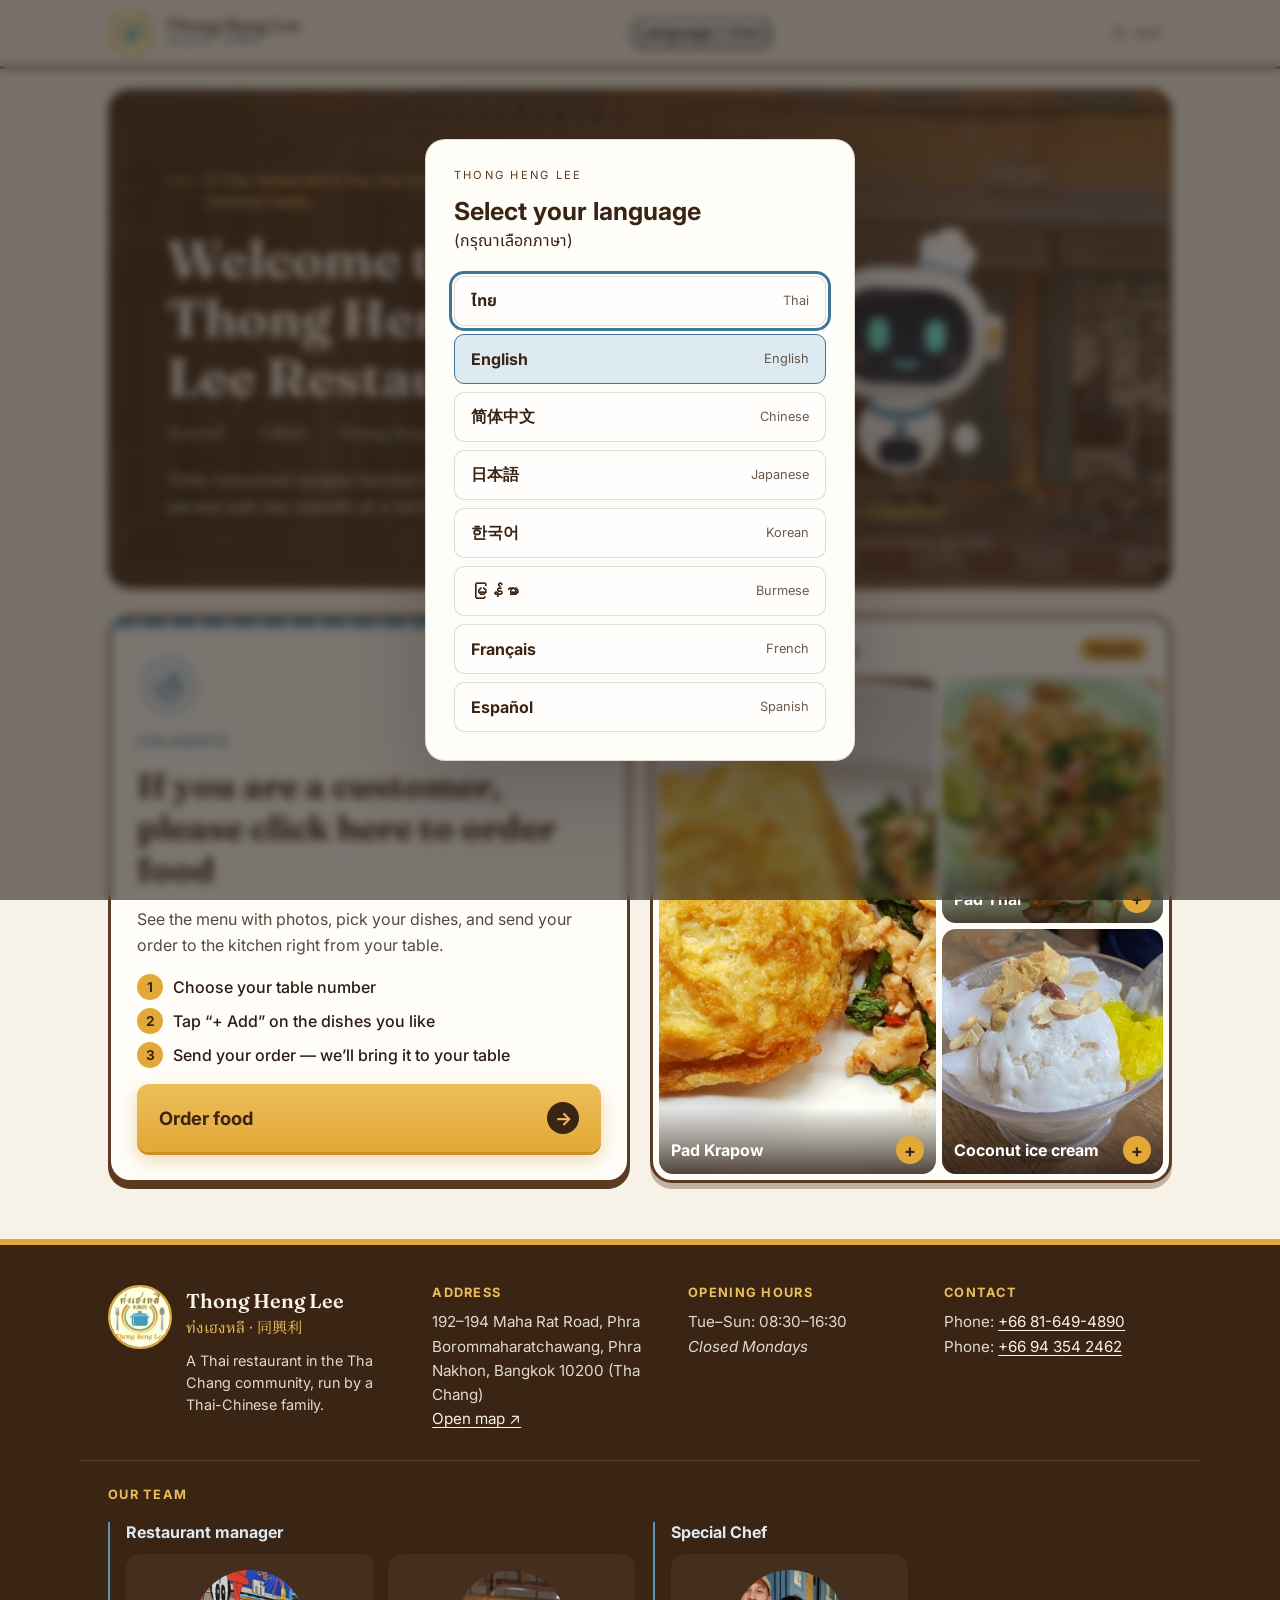
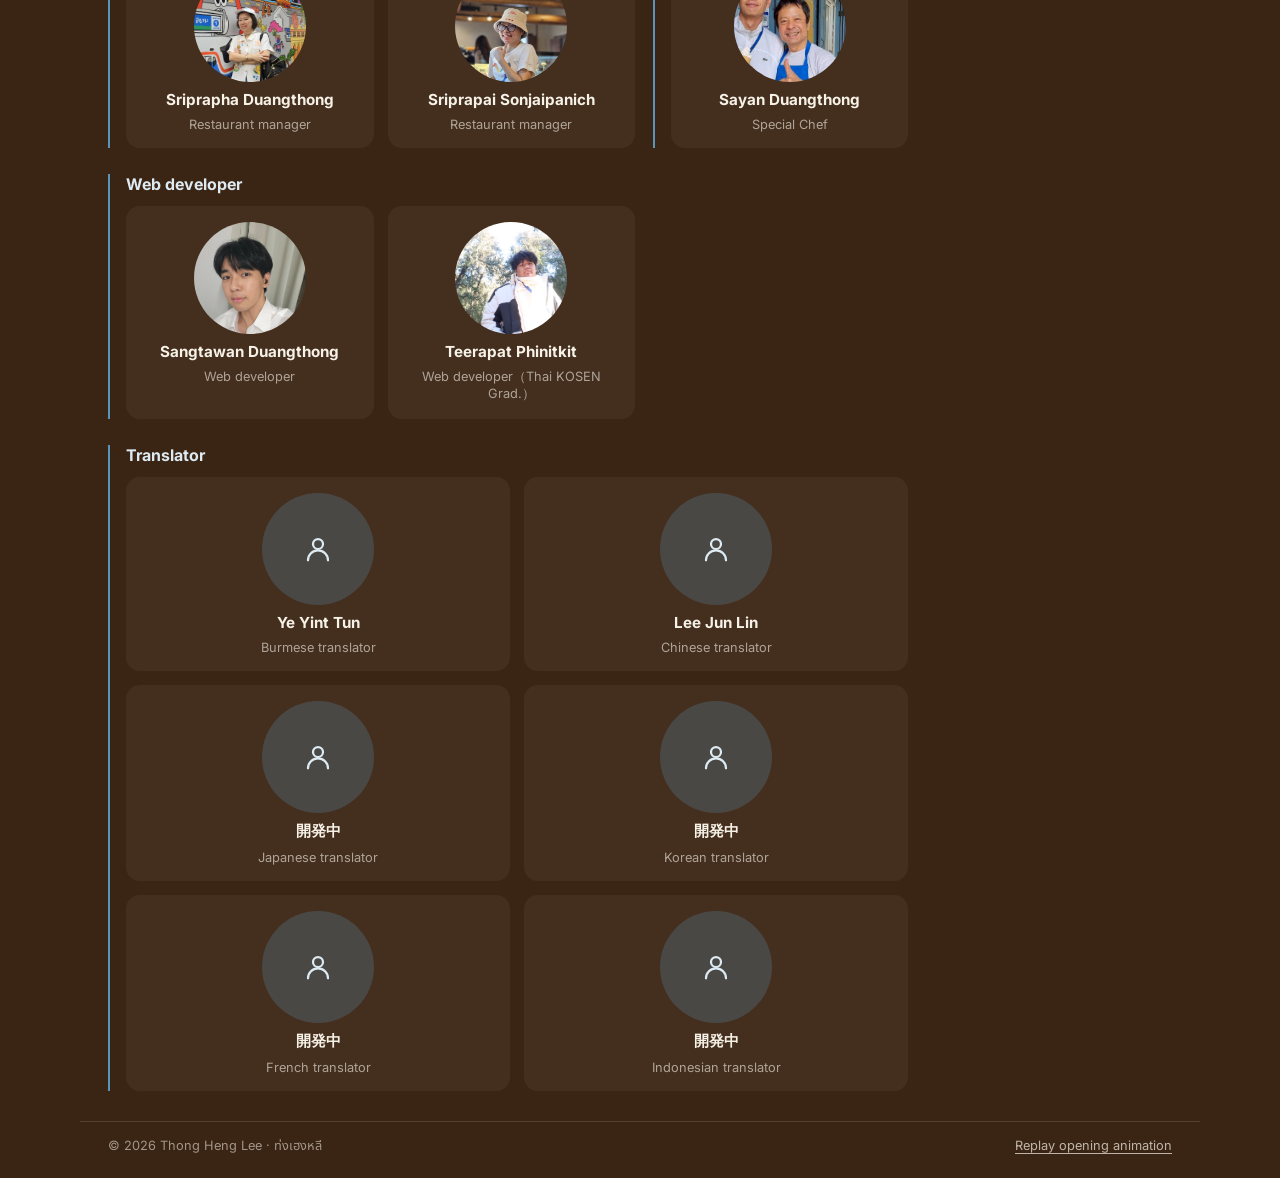
==== index.html @ 6d9bb873 "Reorder language selector: th en zh ja ko my fr es Co-Authored-By: Claude Sonnet 5.5 <noreply@anthro" ====
<!DOCTYPE html>
<html lang="th">
<head>
<meta charset="UTF-8" />
<meta name="viewport" content="width=device-width, initial-scale=1.0" />
<title>Thong Heng Lee Portal</title>
<meta name="description" content="ท่งเฮงหลี · 同興利 · Thong Heng Lee — ร้านอาหารไทยในชุมชนท่าช้าง ดูเมนูและสั่งอาหารได้จากโต๊ะ">
<meta property="og:title" content="Thong Heng Lee (ท่งเฮงหลี)">
<link rel="preconnect" href="https://fonts.googleapis.com">
<link rel="preconnect" href="https://fonts.gstatic.com" crossorigin>
<link href="https://fonts.googleapis.com/css2?family=Fraunces:ital,wght@0,500;0,600;0,700;1,500&family=Inter:wght@400;500;600;700&family=Noto+Sans+Thai:wght@400;500;600;700&family=Noto+Serif+Thai:wght@500;600;700&family=Noto+Sans+TC:wght@400;500;700&family=Noto+Sans+SC:wght@400;500;700&family=Noto+Sans+JP:wght@400;500;700&family=Noto+Sans+Myanmar:wght@400;500;700&family=Noto+Sans+KR:wght@400;500;700&family=Noto+Serif+KR:wght@600;700&family=Noto+Serif+TC:wght@500;700&family=Noto+Serif+SC:wght@500;700&family=Noto+Serif+JP:wght@500;700&display=swap" rel="stylesheet">
<link rel="icon" href="assets/images/logo.jpg">
<link rel="stylesheet" href="assets/css/site.css">
<style>
  /* ================= Opening animation ================= */
  body.intro-lock { overflow: hidden; }
  .intro { position: fixed; inset: 0; z-index: 100; background: #E2A838; overflow: hidden; cursor: pointer; transition: opacity 0.6s ease 0.55s; }
  .intro[hidden] { display: none; }
  .intro .stage {
    position: absolute; left: 50%; top: 50%;
    width: max(100vw, calc(100dvh * 10 / 7)); aspect-ratio: 10 / 7;
    transform: translate(-50%, -50%) scale(1); transform-origin: 50% 66%;
    transition: transform 1.15s cubic-bezier(.55, 0, .35, 1);
  }
  .intro .facade { position: absolute; inset: 0; width: 100%; height: 100%; display: block; }
  /* Sino-Portuguese shophouse folding doors (บานเฟี้ยม): two leaves per side, each a solid 3-D slab.
     The outer leaf hangs on iron pintles in the jamb; the inner leaf hangs on the outer leaf.
     Opening: the inner leaf folds back onto the outer one, then the pair swings out flat against the facade. */
  .intro .stage { --t: calc(max(100vw, 100dvh * 10 / 7) * 0.0065); } /* leaf thickness, scales with the stage */
  .doors { position: absolute; left: 38%; top: 41.43%; width: 24%; height: 50%; perspective: 1100px; }
  .leaf { position: absolute; top: 0; bottom: 0; width: 25%; transform-style: preserve-3d; }
  .leaf > .in, .leaf.in { width: 100%; }
  .doors > .leaf-l { left: 0; transform-origin: 0 50% 0; transition: transform 1.1s cubic-bezier(.55, .05, .3, 1) .5s; }
  .doors > .leaf-r { right: 0; transform-origin: 100% 50% 0; transition: transform 1.1s cubic-bezier(.55, .05, .3, 1) .38s; }
  .leaf-l > .in { left: 100%; transform-origin: 0 50% calc(var(--t) * -1); transition: transform .8s cubic-bezier(.5, 0, .3, 1) .12s; }
  .leaf-r > .in { right: 100%; transform-origin: 100% 50% calc(var(--t) * -1); transition: transform .8s cubic-bezier(.5, 0, .3, 1); }
  .intro.open .doors > .leaf-l { transform: rotateY(-180deg); }
  .intro.open .leaf-l > .in { transform: rotateY(180deg); }
  .intro.open .doors > .leaf-r { transform: rotateY(180deg); }
  .intro.open .leaf-r > .in { transform: rotateY(-180deg); }
  .leaf .face, .leaf .edge { position: absolute; backface-visibility: hidden; -webkit-backface-visibility: hidden; }
  .leaf .face { inset: 0; }
  .leaf .front {
    background: linear-gradient(90deg, rgba(0,0,0,0.10), rgba(255,255,255,0.06) 50%, rgba(0,0,0,0.10)), #5A94B8;
    box-shadow: inset 0 0 0 1.5px #335F7C;
  }
  .leaf-l > .in > .front { transform: translateZ(1px); } /* carries the astragal over the right-hand leaf */
  /* upper louvres */
  .leaf .front::before {
    content: ""; position: absolute; left: 17%; right: 17%; top: 6%; height: 45%;
    background: repeating-linear-gradient(180deg, #6FA6C9 0 2.4%, #3F7699 2.4% 3.4%, #4E86AA 3.4% 4.3%);
    box-shadow: 0 0 0 2px #3F7699, inset 0 3px 3px rgba(0,0,0,0.25);
  }
  /* lower raised (fielded) panel */
  .leaf .front::after {
    content: ""; position: absolute; left: 17%; right: 17%; bottom: 6%; height: 36%;
    background: linear-gradient(#5A94B8, #4E86AA) center / 58% 76% no-repeat, linear-gradient(135deg, #78AECF, #3F7699);
    box-shadow: 0 0 0 2px #3F7699;
  }
  .leaf .back {
    transform: translateZ(calc(var(--t) * -1)) rotateY(180deg);
    background: repeating-linear-gradient(90deg, #4A82A4 0 31%, #3B6F8F 31% 33.3%), #4A82A4;
    box-shadow: inset 0 0 0 1.5px #335F7C;
  }
  /* iron strap hinges on the inside face, on the hinge side */
  .leaf-l .back, .leaf-r .back { --strap: linear-gradient(#2B2F33, #2B2F33); }
  .leaf-l > .back, .leaf-l > .in > .back { background-image: var(--strap), var(--strap), var(--strap), repeating-linear-gradient(90deg, #4A82A4 0 31%, #3B6F8F 31% 33.3%); background-size: 60% 3.5%, 60% 3.5%, 60% 3.5%, auto; background-position: 100% 11%, 100% 50%, 100% 89%, 0 0; background-repeat: no-repeat, no-repeat, no-repeat, repeat; }
  .leaf-r > .back, .leaf-r > .in > .back { background-image: var(--strap), var(--strap), var(--strap), repeating-linear-gradient(90deg, #4A82A4 0 31%, #3B6F8F 31% 33.3%); background-size: 60% 3.5%, 60% 3.5%, 60% 3.5%, auto; background-position: 0 11%, 0 50%, 0 89%, 0 0; background-repeat: no-repeat, no-repeat, no-repeat, repeat; }
  /* the leaf's thickness: side edges, with hinge knuckles banded in iron */
  .leaf .edge {
    top: 0; bottom: 0; width: var(--t);
    background:
      linear-gradient(#2B2F33, #2B2F33) 0 11% / 100% 5% no-repeat,
      linear-gradient(#2B2F33, #2B2F33) 0 50% / 100% 5% no-repeat,
      linear-gradient(#2B2F33, #2B2F33) 0 89% / 100% 5% no-repeat,
      linear-gradient(90deg, #2F5E7B, #3C6F8E);
  }
  .leaf .e0 { right: 100%; transform-origin: 100% 50%; transform: rotateY(-90deg); }
  .leaf .e1 { left: 100%; transform-origin: 0 50%; transform: rotateY(90deg); }
  /* hardware on the street face */
  .leaf .hw { position: absolute; top: 0; bottom: 0; width: 11%;
    background: linear-gradient(#2B2F33, #2B2F33) 0 11% / 100% 6% no-repeat, linear-gradient(#2B2F33, #2B2F33) 0 50% / 100% 6% no-repeat, linear-gradient(#2B2F33, #2B2F33) 0 89% / 100% 6% no-repeat; }
  .leaf-l > .front .hw { left: -4%; }
  .leaf-r > .front .hw { right: -4%; }
  .leaf .ring { position: absolute; top: 53%; width: 13%; aspect-ratio: 1; border: 2px solid #E2C06A; border-radius: 50%; box-shadow: 0 1px 2px rgba(0,0,0,0.45); }
  .leaf-l .ring { right: 9%; }
  .leaf-r .ring { left: 9%; }
  .leaf .astragal { position: absolute; top: 0; bottom: 0; left: 100%; width: 7%; background: #4E86AA; box-shadow: inset 1px 0 rgba(255,255,255,0.3), 1px 0 2px rgba(0,0,0,0.35); }
  /* parked tuk-tuk: the body shivers on its springs while the engine idles, exhaust puffs drift off */
  .intro .tt-body { animation: ttIdle .16s ease-in-out infinite alternate; }
  .intro .puff { opacity: 0; transform-box: fill-box; transform-origin: center; animation: ttPuff 1.5s ease-out infinite; }
  .intro .puff.p2 { animation-delay: .5s; }
  .intro .puff.p3 { animation-delay: 1s; }
  @keyframes ttIdle { to { transform: translateY(-0.8px); } }
  @keyframes ttPuff { 0% { opacity: 0; transform: translate(0, 0) scale(.5); } 20% { opacity: .65; } 100% { opacity: 0; transform: translate(24px, -18px) scale(2.1); } }
  .intro.enter .stage { transform: translate(-50%, -50%) scale(3.4); }
  .intro.enter { opacity: 0; }
  .intro .glow { opacity: 0.35; transition: opacity 1.4s ease 0.4s; }
  .intro.open .glow { opacity: 1; }
  .intro-caption {
    position: absolute; left: 50%; bottom: max(4vh, 18px); transform: translateX(-50%);
    padding: 10px 20px; border-radius: 999px; background: rgba(58,36,20,0.82); color: var(--ivory);
    font-family: var(--font-display); font-size: clamp(1rem, 2.6vw, 1.4rem); white-space: nowrap;
    transition: opacity 0.4s;
  }
  .intro.enter .intro-caption { opacity: 0; }
  .skip { position: absolute; top: 16px; right: 16px; z-index: 2; border: 0; padding: 10px 16px; border-radius: 999px; background: rgba(58,36,20,0.75); color: var(--ivory); font-weight: 600; }
  .skip:hover { background: var(--teak-dark); }

  /* ================= Hero ================= */
  .hero {
    position: relative; margin-top: 20px; color: var(--ivory); overflow: hidden; border-radius: 22px;
    background:
      linear-gradient(100deg, rgba(58,36,20,0.95) 0%, rgba(92,58,33,0.86) 55%, rgba(92,58,33,0.55) 100%),
      url("assets/images/storefront.jpg") center / cover no-repeat,
      var(--teak);
    border: 3px solid var(--teak);
  }
  .hero::before { content: ""; position: absolute; inset: 10px; border: 1px solid rgba(226,168,56,0.6); border-radius: 14px; pointer-events: none; }
  .hero-grid { position: relative; display: grid; gap: 8px; padding: 38px 24px 26px; align-items: center; }
  @media (min-width: 860px) { .hero-grid { grid-template-columns: 1.2fr 1fr; padding: 48px 56px 36px; } }
  .eyebrow { display: flex; align-items: flex-start; gap: 10px; color: var(--ochre-hi); font-size: 0.92rem; font-weight: 500; line-height: 1.5; margin: 0 0 16px; max-width: 520px; }
  .eyebrow::before { content: ""; flex: none; width: 28px; height: 2px; background: var(--ochre); margin-top: 0.7em; }
  h1 { font-family: var(--font-display); font-weight: 700; font-size: clamp(2rem, 5vw, 3.3rem); line-height: 1.12; margin: 0; text-wrap: balance; }
  .trilingual { margin: 16px 0 0; font-size: 1rem; color: rgba(247,242,231,0.75); display: flex; flex-wrap: wrap; gap: 6px 14px; }
  .trilingual span { font-family: 'Noto Serif Thai', 'Noto Serif TC', 'Fraunces', serif; }
  .trilingual span + span::before { content: "·"; margin-right: 14px; color: var(--ochre); }
  .lede { max-width: 520px; margin: 18px 0 0; font-size: 1.05rem; line-height: 1.6; color: rgba(247,242,231,0.9); }

  /* ================= Floating chatbot ================= */
  .stage-bot { position: relative; display: flex; justify-content: center; padding-top: 78px; }
  .bubble {
    position: absolute; top: 0; left: 50%; transform: translateX(-50%);
    max-width: min(300px, 88%); width: max-content; min-height: 46px;
    background: #FFFFFF; color: var(--ink); padding: 12px 18px; font-size: 1rem; font-weight: 500; line-height: 1.4;
    border-radius: 20px; box-shadow: 0 10px 28px rgba(0,0,0,0.32), 0 0 0 2px rgba(226,168,56,0.6); text-align: center; z-index: 2;
  }
  .bubble:empty { visibility: hidden; }
  .bubble::after { content: ""; position: absolute; left: 50%; bottom: -7px; width: 16px; height: 16px; background: #FFFFFF; border-radius: 0 0 4px 0; transform: translateX(-50%) rotate(45deg); }
  .bubble.pop { animation: pop 0.35s cubic-bezier(.3,1.6,.5,1); }
  @keyframes pop { from { transform: translateX(-50%) scale(0.7); opacity: 0; } to { transform: translateX(-50%) scale(1); opacity: 1; } }
  .dots { display: inline-flex; gap: 5px; padding: 6px 4px; }
  .dots i { width: 8px; height: 8px; border-radius: 50%; background: #9AA3B2; animation: dot 0.9s ease-in-out infinite; }
  .dots i:nth-child(2) { animation-delay: 0.15s; } .dots i:nth-child(3) { animation-delay: 0.3s; }
  @keyframes dot { 0%,100% { transform: translateY(0); opacity: 0.5; } 40% { transform: translateY(-5px); opacity: 1; } }

  .mascot { background: none; border: 0; padding: 0; width: min(285px, 64vw); cursor: pointer; -webkit-tap-highlight-color: transparent; }
  .mascot svg { display: block; width: 100%; height: auto; overflow: visible; }
  .mascot svg * { transform-box: view-box; }
  .float    { animation: float 3.6s ease-in-out infinite; }
  .shadow   { transform-origin: 120px 248px; animation: shadow 3.6s ease-in-out infinite; }
  .hand-l   { transform-origin: 64px 186px; animation: handFloat 3.6s ease-in-out 0.25s infinite; }
  .hand-r   { transform-origin: 176px 186px; animation: handFloat 3.6s ease-in-out 0.5s infinite; }
  .eyes     { transform-origin: 120px 100px; animation: blink 5s infinite; }
  .eye-happy, .mouth-open { opacity: 0; }
  .ear-light { animation: earGlow 2.4s ease-in-out infinite; }
  .happy .eye-open { opacity: 0; }
  .happy .eye-happy { opacity: 1; }
  .talking .mouth-open { animation: talk 0.22s steps(1) infinite; }
  .talking .mouth-smile { animation: talk 0.22s steps(1) infinite reverse; }
  .waving .hand-l { animation: waveHand 0.45s ease-in-out 5 alternate; }
  .dish-ic { opacity: 0; animation: dishCycle 9s infinite; }
  .dish-ic.d2 { animation-delay: 3s; } .dish-ic.d3 { animation-delay: 6s; }
  @keyframes float     { 0%,100% { transform: translateY(0); } 50% { transform: translateY(-12px); } }
  @keyframes shadow    { 0%,100% { transform: scale(1); opacity: 1; } 50% { transform: scale(0.78); opacity: 0.6; } }
  @keyframes handFloat { 0%,100% { transform: translateY(0); } 50% { transform: translateY(-7px); } }
  @keyframes waveHand  { from { transform: translate(-6px, -62px) rotate(-22deg); } to { transform: translate(-6px, -62px) rotate(18deg); } }
  @keyframes blink     { 0%,93%,100% { transform: scaleY(1); } 96% { transform: scaleY(0.1); } }
  @keyframes earGlow   { 0%,100% { opacity: 0.55; } 50% { opacity: 1; } }
  @keyframes talk      { 0% { opacity: 1; } 50% { opacity: 0; } }
  @keyframes dishCycle { 0% { opacity: 0; } 4%,30% { opacity: 1; } 34%,100% { opacity: 0; } }
  .hint { text-align: center; font-size: 0.8rem; color: rgba(247,242,231,0.65); margin: 6px 0 0; }

  /* ================= Customer entry + favourites ================= */
  .entry { display: grid; gap: 20px; margin-top: 26px; }
  @media (min-width: 900px) { .entry { grid-template-columns: 1fr 1fr; align-items: stretch; } }

  .cust-card {
    position: relative; display: flex; flex-direction: column; gap: 16px; padding: 30px 26px 28px; text-decoration: none;
    background: var(--paper); border: 3px solid var(--teak); border-radius: 22px; box-shadow: 0 6px 0 var(--teak);
    transition: transform 0.2s, box-shadow 0.2s;
  }
  .cust-card:hover { transform: translateY(-3px); box-shadow: 0 9px 0 var(--teak); }
  .cust-card:active { transform: translateY(3px); box-shadow: 0 3px 0 var(--teak); }
  .cust-card::before { content: ""; position: absolute; left: 0; right: 0; top: 0; height: 10px; border-radius: 19px 19px 0 0; background: repeating-linear-gradient(90deg, var(--sky) 0 26px, var(--ivory) 26px 30px); }
  .cust-icon { width: 64px; height: 64px; border-radius: 50%; display: grid; place-items: center; background: var(--sky-soft); color: var(--sky-deep); margin-top: 6px; }
  .cust-tag { font-size: 0.8rem; font-weight: 700; letter-spacing: 0.08em; text-transform: uppercase; color: var(--sky-deep); }
  .cust-card h2 { margin: 0; font-family: var(--font-display); font-size: clamp(1.6rem, 3.4vw, 2.15rem); line-height: 1.22; color: var(--teak-dark); }
  .cust-card .desc { margin: 0; line-height: 1.6; color: rgba(43,29,20,0.8); }
  .steps { list-style: none; margin: 0; padding: 0; display: grid; gap: 8px; }
  .steps li { display: flex; align-items: center; gap: 10px; font-weight: 500; }
  .steps li b { flex: none; display: grid; place-items: center; width: 26px; height: 26px; border-radius: 50%; background: var(--ochre); color: var(--teak-dark); font-size: 0.85rem; }
  .cust-card .btn-primary { align-self: stretch; margin-top: auto; padding: 18px 22px; font-size: 1.15rem; justify-content: space-between; }
  .cust-card .btn-primary .arrow { display: inline-grid; place-items: center; width: 32px; height: 32px; border-radius: 50%; background: var(--teak-dark); color: var(--ochre-hi); transition: transform 0.2s; }
  .cust-card:hover .btn-primary .arrow { transform: translateX(4px); }

  .fav-card { display: flex; flex-direction: column; background: var(--paper); border: 3px solid var(--teak); border-radius: 22px; overflow: hidden; box-shadow: 0 6px 0 rgba(92,58,33,0.35); }
  .fav-head { display: flex; align-items: center; justify-content: space-between; gap: 10px; padding: 18px 22px 14px; }
  .fav-head h2 { margin: 0; font-family: var(--font-display); font-size: 1.35rem; color: var(--teak-dark); }
  .fav-head span { font-size: 0.8rem; font-weight: 700; color: var(--teak-dark); background: var(--ochre); padding: 4px 10px; border-radius: 999px; }
  .fav-grid { flex: 1; display: grid; grid-template-columns: 1.25fr 1fr; grid-template-rows: 1fr 1fr; gap: 6px; padding: 0 6px 6px; min-height: 320px; }
  .fav { position: relative; display: block; margin: 0; overflow: hidden; border-radius: 14px; background: var(--ivory-2); text-decoration: none; }
  .fav:first-child { grid-row: span 2; }
  .fav img { width: 100%; height: 100%; object-fit: cover; display: block; transition: transform 0.6s cubic-bezier(.2,.7,.2,1); }
  .fav:hover img, .fav:focus-visible img { transform: scale(1.1); }
  /* The next photo fades in on top of the current one (see "House favourites" in the script). */
  .fav img.fav-in { position: absolute; inset: 0; opacity: 0; transition: opacity 0.8s ease; }
  .fav img.fav-in.on { opacity: 1; }
  .fav .cap > span { display: -webkit-box; -webkit-box-orient: vertical; -webkit-line-clamp: 2; overflow: hidden; }
  @media (prefers-reduced-motion: reduce) { .fav img.fav-in { transition: none; } }
  .fav .cap { position: absolute; left: 0; right: 0; bottom: 0; display: flex; justify-content: space-between; align-items: center; gap: 8px; padding: 28px 12px 10px; font-weight: 700; color: #fff; background: linear-gradient(transparent, rgba(43,29,20,0.82)); }
  .fav .cap::after { content: "+"; flex: none; display: grid; place-items: center; width: 28px; height: 28px; border-radius: 50%; background: var(--ochre); color: var(--teak-dark); font-size: 1.1rem; }
  @media (max-width: 899px) { .fav-grid { min-height: 0; aspect-ratio: 5 / 4; } }

  #languageSetup { width: min(430px, calc(100vw - 32px)); max-height: calc(100dvh - 32px); overflow-y:auto; box-sizing:border-box; padding:28px; border:1px solid var(--hairline); border-radius:20px; background:var(--paper); color:var(--teak-dark); box-shadow:0 24px 80px #241b1640; }
  #languageSetup::backdrop { background:#241b1699; backdrop-filter:blur(5px); }
  #languageSetup.fallback { display:block; position:fixed; inset:0; margin:auto; z-index:10000; }
  .language-welcome { font-size:.7rem; letter-spacing:.2em; color:var(--teak); }
  #languageHeading { margin:12px 0 24px; font-size:1.55rem; line-height:1.4; }
  #languageHeading span { display:block; font-size:1rem; font-weight:400; }
  .language-choices { display:flex; flex-direction:column; gap:8px; }
  .language-choices button { display:flex; justify-content:space-between; align-items:center; gap:16px; width:100%; min-height:50px; padding:12px 16px; border:1px solid var(--hairline); border-radius:10px; background:#fff9; color:var(--teak-dark); text-align:left; cursor:pointer; font:inherit; }
  .language-choices button span { font-size:.8rem; opacity:.75; }
  .language-choices button:hover, .language-choices button[aria-pressed="true"] { background:var(--sky-soft); border-color:var(--sky-deep); }
  .language-choices button:focus-visible { outline:3px solid var(--sky-deep); outline-offset:2px; }

</style>
</head>
<body>
<dialog id="languageSetup" aria-labelledby="languageHeading">
  <div class="language-welcome">THONG HENG LEE</div>
  <h2 id="languageHeading">Select your language <span lang="th">(กรุณาเลือกภาษา)</span></h2>
  <div class="language-choices"><button type="button" data-language-choice="th" lang="th"><strong>ไทย</strong><span>Thai</span></button><button type="button" data-language-choice="en" lang="en"><strong>English</strong><span>English</span></button><button type="button" data-language-choice="zh-Hans" lang="zh-Hans"><strong>简体中文</strong><span>Chinese</span></button><button type="button" data-language-choice="ja" lang="ja"><strong>日本語</strong><span>Japanese</span></button><button type="button" data-language-choice="ko" lang="ko"><strong>한국어</strong><span>Korean</span></button><button type="button" data-language-choice="my" lang="my"><strong>မြန်မာ</strong><span>Burmese</span></button><button type="button" data-language-choice="fr" lang="fr"><strong>Français</strong><span>French</span></button><button type="button" data-language-choice="es" lang="es"><strong>Español</strong><span>Spanish</span></button></div>
</dialog>


<!-- ================= Opening animation ================= -->
<div class="intro" id="intro" hidden>
  <div class="stage">
    <svg class="facade" viewBox="0 0 1000 700" aria-hidden="true">
      <defs>
        <pattern id="rust" width="1000" height="28" patternUnits="userSpaceOnUse"><path d="M0 27.5 H1000" stroke="#D29A30" stroke-width="1.5" opacity="0.55"/></pattern>
        <!-- turned balusters, as on the balcony in the photos -->
        <pattern id="bal" width="24" height="52" patternUnits="userSpaceOnUse" y="72">
          <path d="M8 0 H16 V4 Q20 8 17 14 Q13 20 15 28 Q21 36 18 44 Q16 48 17 52 H7 Q8 48 6 44 Q3 36 9 28 Q11 20 7 14 Q4 8 8 4 Z" fill="#F6EFE0"/>
          <path d="M16 4 Q20 8 17 14 Q13 20 15 28 Q21 36 18 44 Q16 48 17 52 H14 Q15 44 16 36 Q12 28 14 20 Q17 12 15 4 Z" fill="#D8CCB4"/>
        </pattern>
        <pattern id="louvre" width="10" height="9" patternUnits="userSpaceOnUse"><rect width="10" height="9" fill="#5A94B8"/><rect y="6" width="10" height="2" fill="#3F7699"/></pattern>
        <pattern id="curbp" width="60" height="10" patternUnits="userSpaceOnUse"><rect width="30" height="10" fill="#B5463C"/><rect x="30" width="30" height="10" fill="#F4EFE6"/></pattern>
        <pattern id="tiles" width="40" height="20" patternUnits="userSpaceOnUse" y="650"><rect width="40" height="20" fill="#CFC4B2"/><path d="M0 19.5 H40 M39.5 0 V20" stroke="#BCAF99" stroke-width="1"/></pattern>
        <pattern id="dentil" width="12" height="8" patternUnits="userSpaceOnUse" y="148"><rect width="7" height="8" fill="#F6EFE0"/></pattern>
        <!-- round stucco columns: shading across the shaft, white bands every course -->
        <linearGradient id="colShaft"><stop offset="0" stop-color="#C08722"/><stop offset="0.3" stop-color="#EFC360"/><stop offset="0.45" stop-color="#F6D27C"/><stop offset="0.75" stop-color="#E2A838"/><stop offset="1" stop-color="#B07A1C"/></linearGradient>
        <linearGradient id="bandShade"><stop offset="0" stop-color="#D8CCB4"/><stop offset="0.4" stop-color="#FFFBF1"/><stop offset="1" stop-color="#C9BCA2"/></linearGradient>
        <pattern id="rings" width="52" height="24" patternUnits="userSpaceOnUse" y="182"><rect y="20" width="52" height="3" fill="url(#bandShade)"/><rect y="19" width="52" height="1" fill="#A06E18" opacity="0.35"/></pattern>
        <pattern id="corrugated" width="9" height="40" patternUnits="userSpaceOnUse"><rect width="9" height="40" fill="#B9C2C6"/><rect width="3" height="40" fill="#DDE3E5"/><rect x="6" width="3" height="40" fill="#97A1A6"/></pattern>
        <clipPath id="transom"><path d="M380 290 V266 Q500 226 620 266 V290 Z"/></clipPath>
        <g id="column">
          <rect x="-8" y="158" width="68" height="11" fill="#F6EFE0"/>
          <path d="M-4 169 H56 L50 182 H2 Z" fill="#E9DEC6"/>
          <rect x="0" y="182" width="52" height="432" fill="url(#colShaft)"/>
          <rect x="0" y="182" width="52" height="432" fill="url(#rings)" opacity="0.9"/>
          <rect x="-3" y="184" width="58" height="6" fill="url(#bandShade)"/>
          <rect x="-4" y="608" width="60" height="9" rx="4.5" fill="url(#bandShade)"/>
          <rect x="-9" y="617" width="70" height="33" fill="#F6EFE0"/><rect x="-9" y="617" width="70" height="4" fill="#D8CCB4"/>
        </g>
        <!-- tuk-tuk paint, glass and roof fringe -->
        <linearGradient id="ttRed" x2="0" y2="1"><stop offset="0" stop-color="#E8574A"/><stop offset="0.55" stop-color="#C8382F"/><stop offset="1" stop-color="#8F221B"/></linearGradient>
        <linearGradient id="ttGlass" x2="1" y2="1"><stop offset="0" stop-color="#E4F5FC" stop-opacity="0.9"/><stop offset="1" stop-color="#8FC6DE" stop-opacity="0.75"/></linearGradient>
        <radialGradient id="ttWheel"><stop offset="0.55" stop-color="#E9ECEF"/><stop offset="1" stop-color="#9AA1A8"/></radialGradient>
        <pattern id="fringe" width="12" height="9" patternUnits="userSpaceOnUse"><rect width="12" height="3" fill="#F2C14E"/><path d="M0 3 Q3 10 6 3 Z" fill="#F6EFE0"/><path d="M6 3 Q9 10 12 3 Z" fill="#2F6E9C"/></pattern>
        <radialGradient id="warm" cx="0.5" cy="0.45" r="0.6"><stop offset="0" stop-color="#FFE7B0" stop-opacity="0.85"/><stop offset="1" stop-color="#FFE7B0" stop-opacity="0"/></radialGradient>
        <linearGradient id="revealL"><stop offset="0" stop-color="#3A2414" stop-opacity="0.45"/><stop offset="1" stop-color="#3A2414" stop-opacity="0"/></linearGradient>
        <linearGradient id="revealR" x1="1" x2="0"><stop offset="0" stop-color="#3A2414" stop-opacity="0.45"/><stop offset="1" stop-color="#3A2414" stop-opacity="0"/></linearGradient>
        <linearGradient id="revealT" x2="0" y2="1"><stop offset="0" stop-color="#3A2414" stop-opacity="0.5"/><stop offset="1" stop-color="#3A2414" stop-opacity="0"/></linearGradient>
        <clipPath id="doorway"><rect x="380" y="290" width="240" height="350"/></clipPath>
      </defs>

      <!-- wall -->
      <rect width="1000" height="700" fill="#E2A838"/>
      <rect width="1000" height="650" fill="url(#rust)"/>

      <!-- upper floor: louvred blue shutters behind the balcony -->
      <g>
        <rect x="150" y="-6" width="120" height="132" fill="#F6EFE0"/><rect x="160" y="4" width="48" height="122" fill="url(#louvre)"/><rect x="212" y="4" width="48" height="122" fill="url(#louvre)"/>
        <rect x="440" y="-6" width="120" height="132" fill="#F6EFE0"/><rect x="450" y="4" width="48" height="122" fill="url(#louvre)"/><rect x="502" y="4" width="48" height="122" fill="url(#louvre)"/>
        <rect x="730" y="-6" width="120" height="132" fill="#F6EFE0"/><rect x="740" y="4" width="48" height="122" fill="url(#louvre)"/><rect x="792" y="4" width="48" height="122" fill="url(#louvre)"/>
      </g>
      <!-- balcony: rail, turned balusters, pedestals over the columns -->
      <rect x="0" y="62" width="1000" height="10" fill="#F6EFE0"/><rect x="0" y="70" width="1000" height="2" fill="#D8CCB4"/>
      <rect x="0" y="72" width="1000" height="52" fill="url(#bal)"/>
      <rect x="0" y="124" width="1000" height="9" fill="#F6EFE0"/>
      <g fill="#F6EFE0">
        <rect x="24" y="56" width="72" height="77"/><rect x="290" y="56" width="72" height="77"/><rect x="638" y="56" width="72" height="77"/><rect x="904" y="56" width="72" height="77"/>
      </g>
      <g fill="#D8CCB4">
        <rect x="24" y="56" width="72" height="5"/><rect x="290" y="56" width="72" height="5"/><rect x="638" y="56" width="72" height="5"/><rect x="904" y="56" width="72" height="5"/>
      </g>
      <!-- cornice with dentils and its shadow -->
      <rect x="0" y="133" width="1000" height="15" fill="#F6EFE0"/>
      <rect x="0" y="146" width="1000" height="2" fill="#D8CCB4"/>
      <rect x="0" y="148" width="1000" height="8" fill="url(#dentil)"/>
      <rect x="0" y="156" width="1000" height="6" fill="#A06E18" opacity="0.25"/>

      <!-- overhead power lines, as on every Bangkok street -->
      <g fill="none" stroke="#25292D" stroke-linecap="round">
        <path d="M-10 18 Q260 64 520 40 T1010 26" stroke-width="2.2"/>
        <path d="M-10 30 Q300 82 600 52 T1010 44" stroke-width="1.6"/>
        <path d="M-10 8 Q420 58 1010 14" stroke-width="1.3"/>
      </g>

      <!-- left bay: arched window with closed blue shutters -->
      <g>
        <path d="M130 300 A70 60 0 0 1 270 300 V570 H130 Z" fill="#F6EFE0"/>
        <path d="M142 300 A58 48 0 0 1 258 300 Z" fill="#5A94B8"/><path d="M200 252 V300 M170 262 L200 300 M230 262 L200 300" stroke="#F6EFE0" stroke-width="3"/>
        <rect x="142" y="304" width="56" height="256" fill="url(#louvre)"/><rect x="202" y="304" width="56" height="256" fill="url(#louvre)"/>
        <rect x="124" y="570" width="152" height="8" fill="#F6EFE0"/><rect x="124" y="576" width="152" height="3" fill="#D8CCB4"/>
      </g>

      <!-- right bay: corrugated awning over closed folding doors -->
      <g>
        <rect x="716" y="290" width="182" height="360" fill="#F6EFE0"/>
        <rect x="726" y="300" width="162" height="340" fill="#3F7699"/>
        <g fill="url(#louvre)">
          <rect x="730" y="306" width="35" height="160"/><rect x="770" y="306" width="35" height="160"/><rect x="810" y="306" width="35" height="160"/><rect x="850" y="306" width="35" height="160"/>
        </g>
        <g fill="#4E86AA" stroke="#6FA6C9" stroke-width="2">
          <rect x="732" y="478" width="31" height="150"/><rect x="772" y="478" width="31" height="150"/><rect x="812" y="478" width="31" height="150"/><rect x="852" y="478" width="31" height="150"/>
        </g>
        <path d="M767.5 300 V640 M807.5 300 V640 M847.5 300 V640" stroke="#335F7C" stroke-width="2"/>
        <path d="M706 238 H908 L902 280 H712 Z" fill="url(#corrugated)"/>
        <rect x="710" y="276" width="194" height="7" fill="#7E888D"/>
        <path d="M712 283 H902 L898 290 H716 Z" fill="#000" opacity="0.18"/>
        <path d="M712 238 L726 300 M902 238 L888 300" stroke="#5B6367" stroke-width="2.5"/>
      </g>

      <!-- round banded columns -->
      <use href="#column" x="34"/><use href="#column" x="300"/><use href="#column" x="648"/><use href="#column" x="914"/>

      <!-- sign board, hung from the cornice -->
      <path d="M424 160 V178 M576 160 V178" stroke="#3F4549" stroke-width="2.5"/>
      <rect x="400" y="176" width="200" height="56" rx="2" fill="#2F6E9C"/>
      <rect x="404" y="180" width="192" height="48" fill="#FBFAF4"/>
      <text x="500" y="204" text-anchor="middle" font-size="22" font-weight="700" fill="#3A2C26" font-family="Noto Serif Thai, serif">ท่งเฮงหลี</text>
      <text x="500" y="216" text-anchor="middle" font-size="10" font-weight="700" fill="#3A2C26" font-family="Noto Serif TC, serif" data-name-zh-svg>同興利</text>
      <rect x="424" y="219" width="108" height="10" rx="1" fill="#E9B43C"/>
      <text x="478" y="226.4" text-anchor="middle" font-size="6.4" font-weight="600" fill="#FFFFFF" font-family="Inter, sans-serif">Thong Heng Lee Restaurant</text>
      <text x="564" y="226.6" text-anchor="middle" font-size="7" font-weight="600" fill="#3A2C26" font-family="Inter, sans-serif">Est. 1909</text>
      <!-- small white dome lamps either side of the sign -->
      <g>
        <path d="M368 214 H384" stroke="#8E8E8E" stroke-width="2"/><path d="M372 214 A9 8 0 0 1 390 214 Z" fill="#F4F2EC"/><ellipse cx="381" cy="214" rx="7" ry="2" fill="#FFF3C4"/>
        <path d="M616 214 H632" stroke="#8E8E8E" stroke-width="2"/><path d="M610 214 A9 8 0 0 1 628 214 Z" fill="#F4F2EC"/><ellipse cx="619" cy="214" rx="7" ry="2" fill="#FFF3C4"/>
      </g>

      <!-- door frame and arched, slatted transom -->
      <rect x="366" y="236" width="268" height="414" fill="#F6EFE0"/>
      <path d="M372 270 Q500 222 628 270" stroke="#D8CCB4" stroke-width="3" fill="none"/>
      <path d="M380 290 V266 Q500 226 620 266 V290 Z" fill="#3F7699"/>
      <g clip-path="url(#transom)" stroke="#6FA6C9" stroke-width="5">
        <path d="M392 240 V290 M404 240 V290 M416 240 V290 M428 240 V290 M440 240 V290 M452 240 V290 M464 240 V290 M476 240 V290 M488 240 V290 M512 240 V290 M524 240 V290 M536 240 V290 M548 240 V290 M560 240 V290 M572 240 V290 M584 240 V290 M596 240 V290 M608 240 V290"/>
      </g>
      <path d="M380 266 Q500 226 620 266" stroke="#4E86AA" stroke-width="4" fill="none"/>
      <rect x="378" y="284" width="244" height="6" fill="#335F7C"/>
      <!-- octagonal charm and the house number ๑๙๔ -->
      <polygon points="496,244 504,244 509,249 509,257 504,262 496,262 491,257 491,249" fill="#C8423A" stroke="#E2C06A" stroke-width="1.5"/>
      <rect x="489" y="268" width="22" height="11" rx="2" fill="#2F6E9C"/>
      <text x="500" y="276.6" text-anchor="middle" font-size="8" font-weight="700" fill="#FFFFFF" font-family="Noto Sans Thai, sans-serif">๑๙๔</text>
      <!-- iron hinge pintles set into the jambs -->
      <g fill="#2B2F33">
        <rect x="373" y="321" width="8" height="22" rx="2"/><rect x="373" y="454" width="8" height="22" rx="2"/><rect x="373" y="587" width="8" height="22" rx="2"/>
        <rect x="619" y="321" width="8" height="22" rx="2"/><rect x="619" y="454" width="8" height="22" rx="2"/><rect x="619" y="587" width="8" height="22" rx="2"/>
      </g>

      <!-- interior seen through the doorway -->
      <g clip-path="url(#doorway)">
        <rect x="380" y="290" width="240" height="350" fill="#F7F0E2"/>
        <polygon points="380,290 620,290 560,332 440,332" fill="#EFE6D4"/>
        <path d="M410 290 L452 332 M470 290 L482 332 M530 290 L518 332 M590 290 L548 332" stroke="#D9CBB0" stroke-width="3"/>
        <polygon points="380,290 440,332 440,520 380,640" fill="#EDE3CF"/>
        <polygon points="620,290 560,332 560,520 620,640" fill="#EDE3CF"/>
        <polygon points="440,520 560,520 620,640 380,640" fill="#B98566"/>
        <path d="M470 520 L430 640 M500 520 L500 640 M530 520 L570 640 M425 560 H575 M405 600 H595" stroke="#9E6E52" stroke-width="2"/>
        <!-- back wall: teal door, clock, frames -->
        <rect x="485" y="420" width="32" height="100" fill="#4F8E9E"/>
        <circle cx="535" cy="362" r="10" fill="#F5A623" stroke="#FFFFFF" stroke-width="2"/>
        <rect x="452" y="350" width="26" height="20" fill="#FFFFFF" stroke="#5C3A21" stroke-width="3"/>
        <rect x="455" y="385" width="18" height="14" fill="#FFFFFF" stroke="#5C3A21" stroke-width="2"/>
        <!-- ceiling fan + lamp -->
        <path d="M500 290 V316" stroke="#5C5C5C" stroke-width="2"/>
        <ellipse cx="500" cy="318" rx="22" ry="3" fill="#6B6B6B"/>
        <path d="M455 290 V350" stroke="#5C3A21" stroke-width="1.5"/><path d="M447 350 H463 L459 358 H451 Z" fill="#E2A838"/>
        <!-- teak train-style benches, left side -->
        <polygon points="384,452 412,470 412,640 384,640" fill="#5C3A21"/><polygon points="384,452 412,470 412,478 384,462" fill="#7A5234"/>
        <polygon points="412,560 432,548 432,556 412,570" fill="#F2E8D5"/>
        <polygon points="418,470 432,480 432,590 418,605" fill="#5C3A21"/><polygon points="418,470 432,480 432,486 418,477" fill="#7A5234"/>
        <polygon points="432,532 440,528 440,532 432,537" fill="#F2E8D5"/>
        <polygon points="436,482 442,487 442,548 436,556" fill="#5C3A21"/>
        <!-- right side -->
        <polygon points="616,452 588,470 588,640 616,640" fill="#5C3A21"/><polygon points="616,452 588,470 588,478 616,462" fill="#7A5234"/>
        <polygon points="588,560 568,548 568,556 588,570" fill="#F2E8D5"/>
        <polygon points="582,470 568,480 568,590 582,605" fill="#5C3A21"/><polygon points="582,470 568,480 568,486 582,477" fill="#7A5234"/>
        <polygon points="568,532 560,528 560,532 568,537" fill="#F2E8D5"/>
        <polygon points="564,482 558,487 558,548 564,556" fill="#5C3A21"/>
        <rect class="glow" x="380" y="290" width="240" height="350" fill="url(#warm)"/>
        <!-- depth of the door reveal (wall thickness) -->
        <rect x="380" y="290" width="14" height="350" fill="url(#revealL)"/>
        <rect x="606" y="290" width="14" height="350" fill="url(#revealR)"/>
        <rect x="380" y="290" width="240" height="10" fill="url(#revealT)"/>
        <!-- paper flags over the door -->
        <path d="M380 300 Q500 316 620 300" stroke="#8D6E63" stroke-width="1" fill="none"/>
        <g fill="#C8423A">
          <path d="M392 302 h14 l-7 12 Z"/><path d="M416 305 h14 l-7 12 Z"/><path d="M440 307 h14 l-7 12 Z"/><path d="M464 308 h14 l-7 12 Z"/>
          <path d="M488 309 h14 l-7 12 Z"/><path d="M512 309 h14 l-7 12 Z"/><path d="M536 308 h14 l-7 12 Z"/><path d="M560 306 h14 l-7 12 Z"/><path d="M584 304 h14 l-7 12 Z"/>
        </g>
      </g>

      <!-- step, pavement, curb -->
      <rect x="356" y="640" width="288" height="12" fill="#D9CFC0"/>
      <rect y="650" width="1000" height="40" fill="url(#tiles)"/>
      <rect y="650" width="1000" height="4" fill="#A06E18" opacity="0.15"/>
      <rect y="690" width="1000" height="10" fill="url(#curbp)"/>

      <!-- green twin-lantern street lamp + potted plant -->
      <g>
        <rect x="104" y="640" width="16" height="50" rx="3" fill="#24563F"/>
        <rect x="108" y="330" width="8" height="312" fill="#2E6B4F"/><rect x="112" y="330" width="3" height="312" fill="#4C8D6C" opacity="0.6"/>
        <path d="M112 360 Q112 334 86 336 M112 360 Q112 334 138 336" stroke="#2E6B4F" stroke-width="4" fill="none"/>
        <path d="M112 330 L106 318 H118 Z" fill="#2E6B4F"/>
        <g>
          <path d="M76 336 H96 L93 344 H79 Z" fill="#2E6B4F"/><rect x="79" y="344" width="14" height="22" fill="#FFF3C4" opacity="0.9"/><path d="M79 344 V366 M93 344 V366 M86 344 V366" stroke="#2E6B4F" stroke-width="2"/><path d="M77 366 H95 L90 374 H82 Z" fill="#2E6B4F"/>
          <path d="M128 336 H148 L145 344 H131 Z" fill="#2E6B4F"/><rect x="131" y="344" width="14" height="22" fill="#FFF3C4" opacity="0.9"/><path d="M131 344 V366 M145 344 V366 M138 344 V366" stroke="#2E6B4F" stroke-width="2"/><path d="M129 366 H147 L142 374 H134 Z" fill="#2E6B4F"/>
        </g>
      </g>
      <path d="M186 650 L192 616 H226 L232 650 Z" fill="#B46A45"/>
      <g fill="#4E8B4B"><circle cx="200" cy="604" r="13"/><circle cx="218" cy="600" r="14"/><circle cx="209" cy="588" r="12"/></g>

      <!-- a red Bangkok tuk-tuk parked at the curb, engine ticking over -->
      <g class="tuktuk" transform="translate(700 688)">
        <ellipse cx="142" cy="0" rx="150" ry="6" fill="#3A2414" opacity="0.28"/>
        <g class="tt-body">
          <!-- passenger tub, wheel arch, driver's sill -->
          <path d="M128 -40 H252 Q272 -40 274 -58 L276 -92 Q276 -112 258 -112 H134 Q126 -112 126 -104 Z" fill="url(#ttRed)"/>
          <path d="M178 -40 A36 36 0 0 1 250 -40 Z" fill="#3A1310"/>
          <path d="M66 -32 H130 V-52 H74 Q64 -46 66 -32 Z" fill="url(#ttRed)"/>
          <rect x="74" y="-56" width="56" height="5" fill="#2B2F33"/>
          <!-- nose and headlamp -->
          <path d="M12 -46 Q-2 -80 26 -104 L44 -118 H62 L76 -62 Q76 -48 62 -44 Z" fill="url(#ttRed)"/>
          <path d="M12 -48 Q4 -62 7 -76" stroke="#E3E7EA" stroke-width="3.5" fill="none" stroke-linecap="round"/>
          <path d="M22 -96 Q14 -84 16 -60" stroke="#FFFFFF" stroke-width="2.5" opacity="0.35" fill="none" stroke-linecap="round"/>
          <circle cx="20" cy="-82" r="9" fill="#FFF6D6" stroke="#E3E7EA" stroke-width="3"/><circle cx="17" cy="-85" r="2.5" fill="#FFFFFF"/>
          <rect x="24" y="-64" width="8" height="5" rx="1.5" fill="#FFB347"/>
          <!-- seats -->
          <rect x="88" y="-82" width="40" height="11" rx="5" fill="#2A1C14"/><rect x="104" y="-71" width="8" height="18" fill="#3A3A3A"/>
          <rect x="150" y="-119" width="102" height="9" rx="4" fill="#F3E6CC"/>
          <rect x="238" y="-152" width="22" height="44" rx="6" fill="#F3E6CC"/>
          <path d="M242 -140 H256 M242 -128 H256 M242 -116 H256" stroke="#D9C7A2" stroke-width="1.5"/>
          <!-- trim: chrome rail, gold pinstripes, gloss, emblem, tail lamp -->
          <path d="M130 -112 H258 Q276 -111 276 -92" stroke="#E3E7EA" stroke-width="3" fill="none"/>
          <path d="M132 -96 H272" stroke="#F2C14E" stroke-width="2"/><path d="M130 -60 H272" stroke="#F2C14E" stroke-width="1.5"/>
          <path d="M140 -104 Q200 -108 264 -103" stroke="#FFFFFF" stroke-width="3" opacity="0.35" fill="none" stroke-linecap="round"/>
          <circle cx="198" cy="-78" r="10" fill="#F2C14E" stroke="#FFF3C4" stroke-width="1.5"/>
          <text x="198" y="-74.5" text-anchor="middle" font-size="10" font-weight="700" fill="#8F221B" font-family="Noto Serif TC, serif">興</text>
          <rect x="272" y="-80" width="6" height="13" rx="2" fill="#FF6A3D"/>
          <!-- windscreen, handlebar, mirror, roof pillars -->
          <path d="M44 -116 L58 -166 H68 L57 -116 Z" fill="url(#ttGlass)" stroke="#E3E7EA" stroke-width="2"/>
          <path d="M60 -106 L84 -101" stroke="#2B2F33" stroke-width="4" stroke-linecap="round"/><path d="M80 -102 L88 -100" stroke="#111" stroke-width="5" stroke-linecap="round"/>
          <path d="M57 -150 L42 -156" stroke="#E3E7EA" stroke-width="2"/><circle cx="40" cy="-157" r="4.5" fill="#E3E7EA" stroke="#9AA1A8"/>
          <path d="M136 -112 V-166 M266 -104 V-166" stroke="#E3E7EA" stroke-width="3.5"/>
          <path d="M262 -166 H281 Q284 -136 276 -110 H260 Z" fill="url(#ttRed)"/>
          <path d="M279 -164 Q282 -138 275 -112" stroke="#F2C14E" stroke-width="1.5" fill="none"/>
          <path d="M142 -152 Q149 -132 142 -114" stroke="#E3E7EA" stroke-width="2.5" fill="none" stroke-linecap="round"/>
          <rect x="128" y="-42" width="46" height="4" rx="1" fill="#C9CDD2"/>
          <!-- roof canopy with fringe, rolled side curtain, TAXI sign -->
          <rect x="140" y="-160" width="122" height="6" rx="3" fill="#E8DCC2"/>
          <path d="M44 -166 Q34 -167 37 -177 Q42 -190 62 -190 H262 Q280 -190 280 -176 V-166 Z" fill="url(#ttRed)"/>
          <path d="M64 -186 H262" stroke="#FFFFFF" stroke-width="2.5" opacity="0.3" stroke-linecap="round"/>
          <rect x="40" y="-166" width="240" height="9" fill="url(#fringe)"/>
          <rect x="152" y="-192" width="12" height="3" fill="#2B2F33"/>
          <rect x="132" y="-206" width="52" height="15" rx="3" fill="#F5C518" stroke="#2B2F33" stroke-width="1.2"/>
          <text x="158" y="-194.6" text-anchor="middle" font-size="10.5" font-weight="800" fill="#2B2F33" font-family="Inter, sans-serif" letter-spacing="1">TAXI</text>
        </g>
        <!-- wheels -->
        <g>
          <circle cx="44" cy="-20" r="20" fill="#1C1C1C"/><circle cx="44" cy="-20" r="12" fill="url(#ttWheel)"/><circle cx="44" cy="-20" r="4.5" fill="#6E767E"/>
          <circle cx="214" cy="-23" r="23" fill="#1C1C1C"/><circle cx="214" cy="-23" r="14" fill="url(#ttWheel)"/><circle cx="214" cy="-23" r="5" fill="#6E767E"/>
          <path d="M44 -20 L50 -50" stroke="#C9CDD2" stroke-width="4" stroke-linecap="round"/>
        </g>
        <g class="tt-body">
          <!-- mudguards and exhaust -->
          <path d="M18 -24 Q20 -50 44 -50 Q68 -50 70 -24 H64 Q62 -43 44 -43 Q26 -43 24 -24 Z" fill="#A82820"/>
          <path d="M174 -40 A40 40 0 0 1 254 -40 H247 A33 33 0 0 0 181 -40 Z" fill="#A82820"/>
          <rect x="246" y="-31" width="36" height="6" rx="3" fill="#8A9097"/><rect x="278" y="-32" width="6" height="8" rx="2" fill="#5E656C"/>
          <circle class="puff p1" cx="290" cy="-29" r="6" fill="#E9E6E0"/>
          <circle class="puff p2" cx="290" cy="-29" r="6" fill="#E9E6E0"/>
          <circle class="puff p3" cx="290" cy="-29" r="6" fill="#E9E6E0"/>
        </g>
      </g>
    </svg>
    <div class="doors">
      <div class="leaf leaf-l">
        <i class="face front"><i class="hw"></i></i><i class="face back"></i><i class="edge e0"></i><i class="edge e1"></i>
        <div class="leaf in">
          <i class="face front"><i class="ring"></i><i class="astragal"></i></i><i class="face back"></i><i class="edge e0"></i><i class="edge e1"></i>
        </div>
      </div>
      <div class="leaf leaf-r">
        <i class="face front"><i class="hw"></i></i><i class="face back"></i><i class="edge e0"></i><i class="edge e1"></i>
        <div class="leaf in">
          <i class="face front"><i class="ring"></i></i><i class="face back"></i><i class="edge e0"></i><i class="edge e1"></i>
        </div>
      </div>
    </div>
  </div>
  <p class="intro-caption" data-i18n="welcome"></p>
  <button class="skip" type="button" id="introSkip" data-i18n="skip"></button>
</div>

<header class="site-header">
  <div class="wrap bar">
    <a class="brand" href="index.html">
      <img src="assets/images/logo.jpg" alt="Thong Heng Lee logo">
      <div class="brand-names">
        <div class="en">Thong Heng Lee</div>
        <div class="sub">ท่งเฮงหลี · <span data-name-zh>同興利</span></div>
      </div>
    </a>
    <button type="button" id="changeLanguage" class="btn">Language / ภาษา</button>
    <a class="staff-link" href="staff.html" data-i18n-aria="staffAria">
      <svg width="16" height="16" viewBox="0 0 24 24" fill="none" stroke="currentColor" stroke-width="2" stroke-linecap="round" stroke-linejoin="round" aria-hidden="true"><rect x="4" y="10" width="16" height="11" rx="2"/><path d="M8 10V7a4 4 0 0 1 8 0v3"/></svg>
      <span data-i18n="staffLink"></span>
    </a>
  </div>
</header>

<main class="wrap">
  <!-- ================= Hero ================= -->
  <section class="hero" aria-labelledby="welcome">
    <div class="hero-grid">
      <div>
        <p class="eyebrow" data-i18n="eyebrow"></p>
        <h1 id="welcome" data-i18n="welcome"></h1>
        <p class="trilingual" aria-hidden="true">
          <span>ท่งเฮงหลี</span><span data-name-zh>同興利</span><span>Thong Heng Lee</span>
        </p>
        <p class="lede" data-i18n="lede"></p>
      </div>

      <div>
        <div class="stage-bot">
          <div class="bubble" id="bubble" role="status" aria-live="polite"></div>
          <button class="mascot" id="mascot" type="button" data-i18n-aria="mascotLabel">
            <svg viewBox="0 0 240 262" aria-hidden="true">
              <defs>
                <linearGradient id="shell" x1="0" y1="0" x2="0.35" y2="1">
                  <stop offset="0" stop-color="#FFFFFF"/><stop offset="0.6" stop-color="#F3F2EE"/><stop offset="1" stop-color="#D9D6CE"/>
                </linearGradient>
                <linearGradient id="screen" x1="0" y1="0" x2="0" y2="1">
                  <stop offset="0" stop-color="#1A1F2B"/><stop offset="1" stop-color="#2B3244"/>
                </linearGradient>
                <filter id="glowf" x="-50%" y="-50%" width="200%" height="200%">
                  <feGaussianBlur stdDeviation="2.4" result="b"/>
                  <feMerge><feMergeNode in="b"/><feMergeNode in="SourceGraphic"/></feMerge>
                </filter>
                <radialGradient id="floor" cx="0.5" cy="0.5" r="0.5">
                  <stop offset="0" stop-color="rgba(237,190,90,0.6)"/><stop offset="1" stop-color="rgba(237,190,90,0)"/>
                </radialGradient>
              </defs>
              <ellipse class="shadow" cx="120" cy="248" rx="58" ry="9" fill="url(#floor)"/>
              <g class="float">
                <g id="bodyGrp">
                  <rect x="84" y="148" width="72" height="66" rx="32" fill="url(#shell)" stroke="rgba(43,29,20,0.14)" stroke-width="1.5"/>
                  <path d="M90 154 Q120 170 150 154 L146 164 Q120 178 94 164 Z" fill="#5A94B8"/>
                  <path d="M120 170 L112 184 L128 184 Z" fill="#3F7699"/>
                  <circle cx="104" cy="162" r="1.4" fill="#EDBE5A"/><circle cx="120" cy="167" r="1.4" fill="#EDBE5A"/><circle cx="136" cy="162" r="1.4" fill="#EDBE5A"/>
                  <rect x="102" y="186" width="36" height="22" rx="8" fill="url(#screen)"/>
                  <g class="dish-ic d1">
                    <ellipse cx="120" cy="201" rx="10" ry="3" fill="#BFE3C8"/>
                    <path d="M112 199 q2 -3.5 4 0 t4 0 t4 0 t4 0" fill="none" stroke="#E8A64E" stroke-width="1.6" stroke-linecap="round"/>
                    <path d="M114 195.5 q2 -3 4 0 t4 0 t4 0" fill="none" stroke="#F0BC6C" stroke-width="1.5" stroke-linecap="round"/>
                    <path d="M126 191 a3.5 3.5 0 0 0 4.5 3.5 z" fill="#8BC34A"/>
                  </g>
                  <g class="dish-ic d2">
                    <path d="M111 202 a9 7 0 0 1 18 0 z" fill="#FFFFFF"/>
                    <ellipse cx="118" cy="195" rx="5" ry="3.4" fill="#FFFDF5"/>
                    <circle cx="118" cy="195" r="2" fill="#F2A11B"/>
                    <ellipse cx="125.5" cy="198.5" rx="3.2" ry="1.5" fill="#43A047" transform="rotate(-30 125.5 198.5)"/>
                    <path d="M112 199 l3 -1" stroke="#E53935" stroke-width="1.5" stroke-linecap="round"/>
                  </g>
                  <g class="dish-ic d3">
                    <circle cx="120" cy="194" r="4.6" fill="#FFFFFF"/>
                    <circle cx="116.5" cy="196.5" r="3" fill="#FFFFFF"/><circle cx="123.5" cy="196.5" r="3" fill="#FFFFFF"/>
                    <path d="M112 198 h16 a8 6 0 0 1 -16 0 z" fill="#8B5A2B"/>
                    <circle cx="119" cy="191.5" r="0.9" fill="#C68B3E"/><circle cx="121.5" cy="192.5" r="0.9" fill="#C68B3E"/>
                  </g>
                </g>
                <g class="hand-l"><ellipse cx="64" cy="186" rx="11" ry="13" fill="url(#shell)" stroke="rgba(43,29,20,0.14)" stroke-width="1.5"/></g>
                <g class="hand-r"><ellipse cx="176" cy="186" rx="11" ry="13" fill="url(#shell)" stroke="rgba(43,29,20,0.14)" stroke-width="1.5"/></g>
                <g id="headGrp">
                  <rect x="36" y="78" width="16" height="40" rx="8" fill="url(#shell)" stroke="rgba(43,29,20,0.14)" stroke-width="1.5"/>
                  <rect x="188" y="78" width="16" height="40" rx="8" fill="url(#shell)" stroke="rgba(43,29,20,0.14)" stroke-width="1.5"/>
                  <rect class="ear-light" x="40" y="88" width="8" height="20" rx="4" fill="#E2A838"/>
                  <rect class="ear-light" x="192" y="88" width="8" height="20" rx="4" fill="#E2A838"/>
                  <rect x="48" y="42" width="144" height="112" rx="50" fill="url(#shell)" stroke="rgba(43,29,20,0.14)" stroke-width="1.5"/>
                  <path d="M72 60 Q90 48 114 48" stroke="#FFFFFF" stroke-width="5" stroke-linecap="round" fill="none" opacity="0.9"/>
                  <rect x="62" y="60" width="116" height="80" rx="36" fill="url(#screen)"/>
                  <path d="M80 72 Q98 64 120 66" stroke="rgba(255,255,255,0.12)" stroke-width="6" stroke-linecap="round" fill="none"/>
                  <g id="faceGrp">
                    <g class="eyes" filter="url(#glowf)">
                      <rect class="eye-open" x="88" y="87" width="16" height="26" rx="8" fill="#6FF7E0"/>
                      <rect class="eye-open" x="136" y="87" width="16" height="26" rx="8" fill="#6FF7E0"/>
                      <path class="eye-happy" d="M88 104 Q96 91 104 104" stroke="#6FF7E0" stroke-width="5" stroke-linecap="round" fill="none"/>
                      <path class="eye-happy" d="M136 104 Q144 91 152 104" stroke="#6FF7E0" stroke-width="5" stroke-linecap="round" fill="none"/>
                    </g>
                    <path class="mouth-smile" d="M112 123 Q120 129 128 123" stroke="#6FF7E0" stroke-width="3.5" stroke-linecap="round" fill="none" filter="url(#glowf)"/>
                    <ellipse class="mouth-open" cx="120" cy="125" rx="6" ry="4.5" fill="#6FF7E0" filter="url(#glowf)"/>
                    <ellipse cx="80" cy="120" rx="7" ry="4" fill="#FF7A9A" opacity="0.35"/>
                    <ellipse cx="160" cy="120" rx="7" ry="4" fill="#FF7A9A" opacity="0.35"/>
                  </g>
                  <g transform="rotate(14 152 40)">
                    <rect x="130" y="32" width="44" height="14" rx="5" fill="#FFFFFF" stroke="rgba(43,29,20,0.18)" stroke-width="1.5"/>
                    <circle cx="138" cy="26" r="10" fill="#FFFFFF" stroke="rgba(43,29,20,0.18)" stroke-width="1.5"/>
                    <circle cx="166" cy="26" r="10" fill="#FFFFFF" stroke="rgba(43,29,20,0.18)" stroke-width="1.5"/>
                    <circle cx="152" cy="19" r="13" fill="#FFFFFF" stroke="rgba(43,29,20,0.18)" stroke-width="1.5"/>
                    <rect x="131" y="27" width="42" height="12" fill="#FFFFFF"/>
                    <rect x="130" y="40" width="44" height="3" fill="#5A94B8"/>
                  </g>
                </g>
              </g>
            </svg>
          </button>
        </div>
        <p class="hint" data-i18n="hint"></p>
      </div>
    </div>
  </section>

  <!-- ================= Customer entry + favourites ================= -->
  <section class="entry">
    <a class="cust-card" id="custLink" href="menu.html">
      <span class="cust-icon" aria-hidden="true">
        <svg width="32" height="32" viewBox="0 0 24 24" fill="none" stroke="currentColor" stroke-width="2" stroke-linecap="round" stroke-linejoin="round"><path d="M3 12h18a9 9 0 0 1-18 0z"/><path d="M14 3l-2 7M19 4l-4 6"/></svg>
      </span>
      <span class="cust-tag" data-i18n="custTag"></span>
      <h2 data-i18n="custTitle"></h2>
      <p class="desc" data-i18n="custDesc"></p>
      <ol class="steps">
        <li><b>1</b><span data-i18n="step1"></span></li>
        <li><b>2</b><span data-i18n="step2"></span></li>
        <li><b>3</b><span data-i18n="step3"></span></li>
      </ol>
      <span class="btn btn-primary"><span data-i18n="custCta"></span><span class="arrow" aria-hidden="true">→</span></span>
    </a>

    <section class="fav-card" aria-labelledby="favTitle">
      <div class="fav-head"><h2 id="favTitle" data-i18n="favTitle"></h2><span data-i18n="favBadge"></span></div>
      <div class="fav-grid">
        <a class="fav" href="menu.html?dish=R02" data-dish="R02"><img src="assets/images/dishes/pad-krapow.jpg" alt=""><span class="cap"><span></span></span></a>
        <a class="fav" href="menu.html?dish=10001" data-dish="10001"><img src="assets/images/dishes/pad-thai.jpg" alt=""><span class="cap"><span></span></span></a>
        <a class="fav" href="menu.html?dish=70040" data-dish="70040"><img src="assets/images/dishes/coconut-ice-cream.jpg" alt=""><span class="cap"><span></span></span></a>
      </div>
    </section>
  </section>
</main>

<footer class="site-footer" id="site-footer"></footer>

<script src="assets/js/site-config.js"></script>
<script src="assets/js/common.js"></script>
<script src="assets/js/menu-data.js"></script>
<script>
(function () {
  const DICT = {
    th: {
      eyebrow: 'ร้านอาหารไทยในชุมชนท่าช้างโดยครอบครัวเชื้อสายไทยจีน',
      welcome: 'ยินดีต้อนรับสู่ร้านท่งเฮงหลี',
      lede: 'รสชาติดั้งเดิมที่ส่งต่อกันมาหลายรุ่น เสิร์ฟด้วยความอบอุ่นแบบบ้านเรา',
      hint: 'แตะที่หุ่นยนต์เพื่อทักทาย', mascotLabel: 'หุ่นยนต์เชฟ แตะเพื่อทักทาย', skip: 'ข้าม ›',
      custTag: 'สำหรับลูกค้า', custTitle: 'สำหรับลูกค้า กดที่นี่เพื่อสั่งอาหาร',
      custDesc: 'ดูเมนูพร้อมรูป เลือกอาหาร แล้วส่งออเดอร์เข้าครัวได้เลยจากโต๊ะของคุณ',
      step1: 'เลือกหมายเลขโต๊ะ', step2: 'กด “+ สั่ง” ที่เมนูที่ชอบ', step3: 'ส่งออเดอร์ แล้วรออาหารที่โต๊ะได้เลย',
      custCta: 'สั่งอาหาร', favTitle: 'เมนูแนะนำ', favBadge: 'ขายดี',
      dish1: 'ผัดไทย', dish2: 'ข้าวกะเพราไก่', dish3: 'ไอศกรีมมะพร้าว',
      lines: ['สวัสดีครับ! ยินดีต้อนรับสู่ท่งเฮงหลี!', 'ลองข้าวกะเพรา ผัดไทย และไอศกรีมมะพร้าวของเราสิครับ!', 'กดการ์ดสีเหลืองเพื่อสั่งอาหารจากโต๊ะได้เลยครับ', 'หิวหรือยังครับ? ครัวพร้อมแล้ว!'],
    },
    en: {
      eyebrow: 'A Thai restaurant in the Tha Chang community, run by a Thai-Chinese family',
      welcome: 'Welcome to Thong Heng Lee Restaurant',
      lede: 'Time-honoured recipes handed down through generations, served with the warmth of a family table.',
      hint: 'Tap the robot chef to say hello', mascotLabel: 'Robot chef, tap to say hello', skip: 'Skip ›',
      custTag: 'For guests', custTitle: 'If you are a customer, please click here to order food',
      custDesc: 'See the menu with photos, pick your dishes, and send your order to the kitchen right from your table.',
      step1: 'Choose your table number', step2: 'Tap “+ Add” on the dishes you like', step3: 'Send your order — we’ll bring it to your table',
      custCta: 'Order food', favTitle: 'House favourites', favBadge: 'Popular',
      dish1: 'Pad Thai', dish2: 'Pad Krapow', dish3: 'Coconut ice cream',
      lines: ['Hi! Welcome to Thong Heng Lee!', 'Try our Pad Krapow, Pad Thai and coconut ice cream!', 'Tap the big card below to order from your table.', 'Hungry? The kitchen is ready!'],
    },
    'zh-Hans': {
      eyebrow: '位于塔昌社区、由泰华家族经营的泰式餐馆',
      welcome: `欢迎光临 ${THL.SITE.nameZhS}`,
      lede: '代代相传的地道好味道，以家的温暖款待每一位客人。',
      hint: '点一下机器人厨师打声招呼', mascotLabel: '机器人厨师，点一下打招呼', skip: '跳过 ›',
      custTag: '顾客专区', custTitle: '顾客请点这里点餐',
      custDesc: '浏览带照片的菜单，选好餐点，就能在座位上直接把订单发送到厨房。',
      step1: '选择您的桌号', step2: '在喜欢的餐点上点“+ 加点”', step3: '发送订单，我们会把餐点送到您的桌上',
      custCta: '点餐', favTitle: '招牌推荐', favBadge: '人气',
      dish1: '泰式炒河粉', dish2: '打抛鸡饭', dish3: '椰子冰淇淋',
      lines: ['你好！欢迎光临！', '快来尝尝打抛鸡饭、泰式炒河粉和椰子冰淇淋！', '点下方的大卡片就能在座位上点餐哦。', '饿了吗？厨房准备好啦！'],
    },
    ja: {
      eyebrow: 'ターチャン地区で、タイ華人の一家が営むタイ料理店',
      welcome: 'トーン・ヘン・リーへようこそ',
      lede: '代々受け継がれてきた伝統の味を、家庭のようなぬくもりとともに。',
      hint: 'ロボットシェフをタップしてあいさつ', mascotLabel: 'ロボットシェフ、タップしてあいさつ', skip: 'スキップ ›',
      custTag: 'お客様', custTitle: 'お客様はこちらをタップしてご注文ください',
      custDesc: '写真付きメニューから料理を選び、お席からそのままキッチンへ注文できます。',
      step1: 'テーブル番号を選ぶ', step2: '好きな料理の「+ 追加」をタップ', step3: '注文を送信。お料理はお席までお持ちします',
      custCta: '注文する', favTitle: 'おすすめ', favBadge: '人気',
      dish1: 'パッタイ', dish2: 'ガパオライス', dish3: 'ココナッツアイス',
      lines: ['こんにちは！いらっしゃいませ！', 'ガパオ、パッタイ、ココナッツアイスをぜひ！', '下の大きなカードからお席で注文できますよ。', 'お腹すきました？キッチンの準備はOK！'],
    },
    my: {
      eyebrow: 'ထာချန်ရပ်ကွက်ရှိ ထိုင်း-တရုတ်မိသားစုက ဖွင့်လှစ်ထားသော ထိုင်းစားသောက်ဆိုင်',
      welcome: 'Thong Heng Lee စားသောက်ဆိုင်မှ ကြိုဆိုပါတယ်',
      lede: 'မျိုးဆက်အဆက်ဆက် လက်ဆင့်ကမ်းလာသော ရိုးရာအရသာဖြင့် မိသားစုသဖွယ် နွေးထွေးစွာဧည့်ခံပါသည်။',
      hint: 'စက်ရုပ်စားဖိုမှူးကို နှိပ်ပြီး နှုတ်ဆက်ပါ', mascotLabel: 'စက်ရုပ်စားဖိုမှူး၊ နှိပ်ပြီး နှုတ်ဆက်ပါ', skip: 'ကျော်မည် ›',
      custTag: 'ဧည့်သည်များအတွက်', custTitle: 'ဧည့်သည်များ အစားအသောက်မှာရန် ဤနေရာကို နှိပ်ပါ',
      custDesc: 'ဓာတ်ပုံပါမီနူးကို ကြည့်ပါ။ ဟင်းပွဲရွေးပြီး သင့်စားပွဲမှ မီးဖိုချောင်သို့ တိုက်ရိုက် အော်ဒါပို့နိုင်ပါသည်။',
      step1: 'စားပွဲနံပါတ် ရွေးပါ', step2: 'နှစ်သက်ရာဟင်းပွဲပေါ်ရှိ “+ မှာမည်” ကို နှိပ်ပါ', step3: 'အော်ဒါပို့ပါ — သင့်စားပွဲသို့ ယူလာပေးပါမည်',
      custCta: 'အစားအသောက် မှာမည်', favTitle: 'အကြံပြုဟင်းလျာများ', favBadge: 'လူကြိုက်များ',
      dish1: 'ပဒ်ထိုင်း', dish2: 'ကြက်သားပင်စိမ်းကြော် ထမင်း', dish3: 'အုန်းနို့ရေခဲမုန့်',
      lines: ['မင်္ဂလာပါ! Thong Heng Lee မှ ကြိုဆိုပါတယ်!', 'ကျွန်တော်တို့ရဲ့ ပင်စိမ်းကြော်၊ ပဒ်ထိုင်းနဲ့ အုန်းနို့ရေခဲမုန့်ကို စမ်းကြည့်ပါ!', 'အောက်ပါကတ်ပြားကိုနှိပ်ပြီး စားပွဲကနေမှာလို့ရပါတယ်။', 'ဗိုက်ဆာပြီလား? ချက်ပြုတ်ရန် အသင့်ပါ!'],
    },
    ko: {
      eyebrow: '타창 지역에서 태국계 화교 가족이 운영하는 태국 음식점',
      welcome: '통헹리에 오신 것을 환영합니다',
      lede: '대대로 이어 온 전통의 맛을 가족의 식탁처럼 따뜻하게 대접합니다.',
      hint: '로봇 셰프를 눌러 인사해 보세요', mascotLabel: '로봇 셰프, 눌러서 인사하기', skip: '건너뛰기 ›',
      custTag: '손님용', custTitle: '손님은 여기를 눌러 주문해 주세요',
      custDesc: '사진이 있는 메뉴를 보고 음식을 고른 뒤, 자리에서 바로 주방으로 주문을 보낼 수 있습니다.',
      step1: '테이블 번호 선택', step2: '원하는 메뉴의 “+ 담기” 누르기', step3: '주문 보내기 — 자리로 가져다 드립니다',
      custCta: '주문하기', favTitle: '추천 메뉴', favBadge: '인기',
      dish1: '팟타이', dish2: '팟끄라파우', dish3: '코코넛 아이스크림',
      lines: ['안녕하세요! 통헹리에 오신 것을 환영합니다!', '팟끄라파우, 팟타이, 코코넛 아이스크림을 드셔 보세요!', '아래 큰 카드를 누르면 자리에서 주문할 수 있어요.', '배고프세요? 주방은 준비됐어요!'],
    },
    es: {
      eyebrow: 'Restaurante tailandés en el barrio de Tha Chang, llevado por una familia tailandesa de origen chino',
      welcome: 'Bienvenidos a Thong Heng Lee',
      lede: 'Recetas de siempre, transmitidas de generación en generación y servidas con el calor de una mesa familiar.',
      hint: 'Toca al robot chef para saludar', mascotLabel: 'Robot chef, tócalo para saludar', skip: 'Saltar ›',
      custTag: 'Para clientes', custTitle: 'Si eres cliente, toca aquí para pedir',
      custDesc: 'Mira la carta con fotos, elige tus platos y envía el pedido a la cocina desde tu mesa.',
      step1: 'Elige el número de tu mesa', step2: 'Toca “+ Añadir” en los platos que quieras', step3: 'Envía el pedido: te lo llevamos a la mesa',
      custCta: 'Pedir comida', favTitle: 'Favoritos de la casa', favBadge: 'Popular',
      dish1: 'Pad thai', dish2: 'Pad krapow', dish3: 'Helado de coco',
      lines: ['¡Hola! ¡Bienvenidos a Thong Heng Lee!', '¡Prueba nuestro pad krapow, el pad thai y el helado de coco!', 'Toca la tarjeta grande de abajo para pedir desde tu mesa.', '¿Tienes hambre? ¡La cocina está lista!'],
    },
    fr: {
      eyebrow: 'Restaurant thaïlandais du quartier de Tha Chang, tenu par une famille sino-thaïe',
      welcome: 'Bienvenue chez Thong Heng Lee',
      lede: 'Des recettes transmises de génération en génération, servies avec la chaleur d’une table familiale.',
      hint: 'Touchez le robot chef pour dire bonjour', mascotLabel: 'Robot chef, touchez pour dire bonjour', skip: 'Passer ›',
      custTag: 'Pour les clients', custTitle: 'Clients : touchez ici pour commander',
      custDesc: 'Consultez la carte avec photos, choisissez vos plats et envoyez la commande en cuisine depuis votre table.',
      step1: 'Choisissez votre numéro de table', step2: 'Touchez « + Ajouter » sur les plats qui vous plaisent', step3: 'Envoyez la commande : on vous l’apporte à table',
      custCta: 'Commander', favTitle: 'Nos incontournables', favBadge: 'Populaire',
      dish1: 'Pad thaï', dish2: 'Pad krapow', dish3: 'Glace à la noix de coco',
      lines: ['Bonjour ! Bienvenue chez Thong Heng Lee !', 'Goûtez notre pad krapow, notre pad thaï et notre glace coco !', 'Touchez la grande carte ci-dessous pour commander depuis votre table.', 'Une petite faim ? La cuisine est prête !'],
    },
  };

  // ---------- Public website ----------
  // A guest who scanned a table QR code arrives with ?table=5&k=<key> and can order. Any other
  // visitor to the public website gets the menu to look at, so the big card says so.
  const qrParams = new URLSearchParams(location.search);
  const qrTable = /^\d{1,2}$/.test(qrParams.get('table') || '') ? qrParams.get('table') : '';
  const qrKey = /^[a-z0-9]{8,40}$/.test(qrParams.get('k') || '') ? qrParams.get('k') : '';
  if (THL.PUBLIC && !(qrTable && qrKey)) {
    const VIEW = {
      th: { custTitle: 'ดูเมนูของร้าน', custDesc: 'ดูเมนูทั้งหมดพร้อมรูปและราคาในภาษาของคุณก่อนมาที่ร้าน', step1: 'เลือกภาษา', step2: 'เลือกดูอาหารตามหมวด', step3: 'กดดูรูปอาหารขนาดใหญ่', custCta: 'ดูเมนู', line: 'กดการ์ดสีเหลืองเพื่อดูเมนูของเราได้เลยครับ' },
      en: { custTitle: 'See our menu', custDesc: 'Browse the full menu with photos and prices in your language before you visit.', step1: 'Pick your language', step2: 'Browse dishes by category', step3: 'Open a dish to see its photo up close', custCta: 'View the menu', line: 'Tap the big card below to see our menu.' },
      'zh-Hans': { custTitle: '查看菜单', custDesc: '来店之前，先用您的语言浏览带照片和价格的完整菜单。', step1: '选择语言', step2: '按分类浏览餐点', step3: '点开餐点查看大图', custCta: '查看菜单', line: '点下方的大卡片就能查看菜单哦。' },
      ja: { custTitle: 'メニューを見る', custDesc: 'ご来店の前に、写真と価格付きのメニューをお好きな言語でご覧いただけます。', step1: '言語を選ぶ', step2: 'カテゴリーから料理を探す', step3: '料理の写真を大きく表示', custCta: 'メニューを見る', line: '下の大きなカードからメニューを見られますよ。' },
      my: { custTitle: 'မီနူးကြည့်ရန်', custDesc: 'ဆိုင်သို့မလာမီ ဓာတ်ပုံနှင့် ဈေးနှုန်းပါသော မီနူးကို သင့်ဘာသာစကားဖြင့် ကြည့်နိုင်ပါသည်။', step1: 'ဘာသာစကား ရွေးပါ', step2: 'အမျိုးအစားအလိုက် ဟင်းပွဲများကို ကြည့်ပါ', step3: 'ဟင်းပွဲ၏ ဓာတ်ပုံအကြီးကို ကြည့်ပါ', custCta: 'မီနူးကြည့်မည်', line: 'အောက်ပါကတ်ပြားကိုနှိပ်ပြီး မီနူးကို ကြည့်နိုင်ပါတယ်။' },
      ko: { custTitle: '메뉴 보기', custDesc: '방문 전에 사진과 가격이 있는 전체 메뉴를 원하는 언어로 살펴보세요.', step1: '언어 선택', step2: '카테고리별로 메뉴 둘러보기', step3: '메뉴 사진 크게 보기', custCta: '메뉴 보기', line: '아래 큰 카드를 누르면 메뉴를 볼 수 있어요.' },
      es: { custTitle: 'Consulta nuestra carta', custDesc: 'Mira la carta completa con fotos y precios en tu idioma antes de venir.', step1: 'Elige tu idioma', step2: 'Explora los platos por categoría', step3: 'Abre un plato para ver la foto en grande', custCta: 'Ver la carta', line: 'Toca la tarjeta grande de abajo para ver nuestra carta.' },
      fr: { custTitle: 'Découvrez notre carte', custDesc: 'Consultez toute la carte avec photos et prix dans votre langue avant de venir.', step1: 'Choisissez votre langue', step2: 'Parcourez les plats par catégorie', step3: 'Ouvrez un plat pour voir la photo en grand', custCta: 'Voir la carte', line: 'Touchez la grande carte ci-dessous pour voir notre carte.' },
    };
    Object.keys(VIEW).forEach((k) => {
      if (!DICT[k]) return;
      const v = Object.assign({}, VIEW[k]);
      if (Array.isArray(DICT[k].lines) && DICT[k].lines.length > 2) DICT[k].lines[2] = v.line;
      delete v.line;
      Object.assign(DICT[k], v);
    });
  }

  const reduceMotion = window.matchMedia('(prefers-reduced-motion: reduce)').matches;
  const $ = (s) => document.querySelector(s);

  // ---------- Opening animation ----------
  const intro = $('#intro');
  let introTimers = [];
  let botStarted = false;

  let introPending = false;
  function resetIntro() {
    introTimers.forEach(clearTimeout); introTimers = [];
    intro.hidden = true;
    intro.classList.remove('open', 'enter');
    document.body.classList.remove('intro-lock');
  }
  function finishIntro() {
    introPending = false;
    resetIntro();
    showLanguageSetup();
  }
  function playIntro() {
    resetIntro();
    if (reduceMotion) { introPending = false; showLanguageSetup(); return; }
    // A home page opened in a background tab starts when the guest actually sees it.
    if (document.hidden) { introPending = true; return; }
    introPending = false;
    intro.hidden = false;
    document.body.classList.add('intro-lock');
    void intro.offsetWidth;
    introTimers.push(setTimeout(() => intro.classList.add('open'), 650));
    introTimers.push(setTimeout(() => intro.classList.add('enter'), 2300));
    introTimers.push(setTimeout(finishIntro, 3500));
  }
  window.THL_REPLAY_INTRO = () => { window.scrollTo(0, 0); playIntro(); };
  intro.addEventListener('click', finishIntro);
  $('#introSkip').addEventListener('click', (e) => { e.stopPropagation(); finishIntro(); });
  document.addEventListener('keydown', (e) => { if (e.key === 'Escape' && !intro.hidden) finishIntro(); });
  document.addEventListener('visibilitychange', () => {
    if (document.hidden && !intro.hidden) { resetIntro(); introPending = true; }
    else if (!document.hidden && introPending) playIntro();
  });
  // Back/Forward may restore a finished page without executing its script again.
  window.addEventListener('pagehide', () => { introPending = false; resetIntro(); });
  window.addEventListener('pageshow', (e) => { if (e.persisted) playIntro(); });

  // ---------- Chatbot ----------
  const mascot = $('#mascot');
  const svg = mascot.querySelector('svg');
  const bubble = $('#bubble');
  let lineIdx = 0, talkTimer, waveTimer, typeTimer;
  const lines = () => THL.t('lines');

  function say(text) {
    clearTimeout(typeTimer); clearTimeout(talkTimer);
    bubble.innerHTML = '<span class="dots" aria-hidden="true"><i></i><i></i><i></i></span>';
    bubble.classList.remove('pop'); void bubble.offsetWidth; bubble.classList.add('pop');
    typeTimer = setTimeout(() => {
      bubble.textContent = text;
      svg.classList.add('talking', 'happy');
      talkTimer = setTimeout(() => svg.classList.remove('talking', 'happy'), Math.min(2600, 600 + text.length * 70));
    }, reduceMotion ? 0 : 480);
  }
  function wave() {
    svg.classList.remove('waving'); void svg.getBoundingClientRect(); svg.classList.add('waving');
    clearTimeout(waveTimer);
    waveTimer = setTimeout(() => svg.classList.remove('waving'), 2300);
  }
  function greet(first) {
    lineIdx = first ? 0 : (lineIdx + 1) % lines().length;
    wave(); say(lines()[lineIdx]);
  }
  // Runs once, when the guest has picked a language and can see the page.
  function startBot() { if (botStarted) return; botStarted = true; greet(true); favSchedule(); }

  mascot.addEventListener('click', () => greet(false));
  let lastHover = 0;
  mascot.addEventListener('pointerenter', (e) => {
    if (e.pointerType !== 'mouse' || Date.now() - lastHover < 2500) return;
    lastHover = Date.now(); wave(); svg.classList.add('happy');
  });
  mascot.addEventListener('pointerleave', () => { if (!svg.classList.contains('talking')) svg.classList.remove('happy'); });

  // Eyes and head follow the cursor (mouse) or finger (touch); idle glances otherwise.
  const headGrp = document.getElementById('headGrp');
  const faceGrp = document.getElementById('faceGrp');
  const bodyGrp = document.getElementById('bodyGrp');
  const target = { x: 0, y: 0 }, cur = { x: 0, y: 0 };
  let lastPointer = 0;
  window.addEventListener('pointermove', (e) => {
    const r = svg.getBoundingClientRect();
    const cx = r.left + r.width * 0.5, cy = r.top + r.height * 0.36;
    target.x = Math.max(-1, Math.min(1, (e.clientX - cx) / 420));
    target.y = Math.max(-1, Math.min(1, (e.clientY - cy) / 320));
    lastPointer = Date.now();
  });
  setInterval(() => {
    if (Date.now() - lastPointer < 3500) return;
    target.x = Math.random() * 1.6 - 0.8;
    target.y = Math.random() * 1.0 - 0.4;
  }, 2600);
  function track() {
    cur.x += (target.x - cur.x) * 0.12;
    cur.y += (target.y - cur.y) * 0.12;
    faceGrp.setAttribute('transform', `translate(${(cur.x * 10).toFixed(2)} ${(cur.y * 7).toFixed(2)})`);
    headGrp.setAttribute('transform', `rotate(${(cur.x * 7).toFixed(2)} 120 150) translate(${(cur.x * 3).toFixed(2)} ${(cur.y * 2).toFixed(2)})`);
    bodyGrp.setAttribute('transform', `rotate(${(cur.x * 3).toFixed(2)} 120 214)`);
    requestAnimationFrame(track);
  }
  if (!reduceMotion) requestAnimationFrame(track);

  // Carry a QR-code table number through to the menu
  const tableParam = new URLSearchParams(location.search).get('table');
  let tableQuery = ''; // "table=5&" (plus the table's QR key on the public website) for links into the menu
  if (/^\d{1,2}$/.test(tableParam || '')) {
    const keyPart = THL.PUBLIC && qrKey ? '&k=' + qrKey : ''; // public website: the table's QR key travels with the table number
    try { sessionStorage.setItem('thl-table', tableParam); sessionStorage.setItem('thl-table-at', String(Date.now())); } catch (e) {} // menu.js expires it after an hour
    tableQuery = 'table=' + tableParam + keyPart + '&';
    $('#custLink').href = 'menu.html?table=' + tableParam + keyPart;
  }

  // ---------- House favourites: a new set of photos every 5 seconds ----------
  // Starts with the three house favourites (the photos already in the page), then goes through
  // the tom yum soups and ice creams, and round again. To change what is shown, edit FAV_SETS:
  // each row is [big photo, top right, bottom right], by dish id from menu-data.js. Names follow
  // the menu; the first set keeps its short names (dish1–3 above). The change waits while the
  // mouse or keyboard focus is on the photos, and while the page is in a background tab.
  const FAV_MS = 5000;
  const FAV_SETS = [
    [{ id: 'R02', key: 'dish2', src: 'assets/images/dishes/pad-krapow.jpg' }, { id: '10001', key: 'dish1', src: 'assets/images/dishes/pad-thai.jpg' }, { id: '70040', key: 'dish3', src: 'assets/images/dishes/coconut-ice-cream.jpg' }],
    [{ id: '40020' }, { id: '70030' }, { id: '70036' }], // tom yum chicken · Hua Hin coconut · Hua Hin Thai tea
    [{ id: '70040' }, { id: '40010' }, { id: '70032' }], // coconut ice cream with toppings · tom yum seafood · Hua Hin durian
  ];
  const favTiles = [...document.querySelectorAll('.fav')];
  const favMenu = Object.fromEntries(((window.THL_MENU && window.THL_MENU.items) || []).map((it) => [it.id, it]));
  const favSets = FAV_SETS.filter((set, i) => i === 0 || set.every((d) => favMenu[d.id])); // a dish that left the menu drops its set
  const favName = (d) => (d.key ? THL.t(d.key) : THL.pick(favMenu[d.id].name));
  const favPhoto = (d) => d.src || `assets/images/menu/full/${d.id}.jpg`;
  let favAt = 0, favTimer = null, favHold = false, favBusy = false;
  // Names, alt text and links for the set on show (also after a language change).
  function favLabel() {
    favTiles.forEach((a, i) => {
      const d = favSets[favAt][i];
      a.dataset.dish = d.id;
      a.href = 'menu.html?' + tableQuery + 'dish=' + d.id;
      a.querySelector('.cap > span').textContent = favName(d);
      a.querySelectorAll('img').forEach((img) => { img.alt = favName(d); });
    });
  }
  // Resolves with an address that is known to load: the large photo, else the small one, else the placeholder.
  const favLoad = (d) => new Promise((done) => {
    const tries = [favPhoto(d), `assets/images/menu/${d.id}.jpg`, 'assets/images/menu/placeholder.svg'];
    (function attempt() {
      const src = tries.shift();
      if (!tries.length) return done(src);
      const probe = new Image();
      probe.onload = () => done(src);
      probe.onerror = attempt;
      probe.src = src;
    })();
  });
  async function favNext() {
    if (favBusy || favSets.length < 2) return;
    favBusy = true;
    try {
      const next = (favAt + 1) % favSets.length;
      const srcs = await Promise.all(favSets[next].map(favLoad)); // all three change together
      if (favHold || document.hidden) return;
      favAt = next;
      favTiles.forEach((a, i) => {
        const old = [...a.querySelectorAll('img')];
        const img = document.createElement('img');
        img.className = 'fav-in'; img.alt = ''; img.src = srcs[i];
        a.insertBefore(img, a.querySelector('.cap'));
        requestAnimationFrame(() => requestAnimationFrame(() => img.classList.add('on')));
        setTimeout(() => { old.forEach((o) => o.remove()); img.classList.remove('fav-in', 'on'); }, reduceMotion ? 0 : 900);
      });
      favLabel();
    } finally { favBusy = false; }
  }
  function favSchedule() {
    clearTimeout(favTimer);
    favTimer = setTimeout(async () => { if (!favHold && !document.hidden) await favNext(); favSchedule(); }, FAV_MS);
  }
  const favGrid = document.querySelector('.fav-grid');
  favGrid.addEventListener('pointerenter', (e) => { if (e.pointerType === 'mouse') favHold = true; });
  favGrid.addEventListener('pointerleave', () => { favHold = false; });
  favGrid.addEventListener('focusin', () => { favHold = true; });
  favGrid.addEventListener('focusout', () => { favHold = false; });
  document.querySelectorAll('.fav img').forEach((img) => THL.imgFallback(img));

  // ---------- Start ----------

  const languageSetup = $('#languageSetup');
  function showLanguageSetup() {
    document.querySelectorAll('[data-language-choice]').forEach(b => b.setAttribute('aria-pressed', String(b.dataset.languageChoice === THL.lang)));
    if (!languageSetup.open) {
      try { languageSetup.showModal(); }
      catch (_) { languageSetup.setAttribute('open', ''); languageSetup.classList.add('fallback'); }
    }
    languageSetup.querySelector('button').focus();
  }
  languageSetup.addEventListener('cancel', e => e.preventDefault());
  document.querySelectorAll('[data-language-choice]').forEach(b => b.addEventListener('click', () => {
    THL.setLang(b.dataset.languageChoice);
    if (typeof languageSetup.close === 'function') languageSetup.close();
    languageSetup.removeAttribute('open'); languageSetup.classList.remove('fallback');
    startBot();
    $('#changeLanguage').focus();
  }));
  $('#changeLanguage').addEventListener('click', showLanguageSetup);


  THL.init(DICT);
  favLabel(); // the photos start changing once a language is picked (startBot)
  THL.onLang(favLabel);
  THL.onLang(() => { document.querySelectorAll('[data-name-zh-svg]').forEach((n) => { n.textContent = THL.zhName(); }); if (botStarted) greet(true); });
  document.querySelectorAll('[data-name-zh-svg]').forEach((n) => { n.textContent = THL.zhName(); });

  // Play on every home-page visit; old "already seen" storage flags are ignored.
  playIntro();
})();
</script>
</body>
</html>
---- assets/css/site.css ----
/* Thong Heng Lee — shared styles
   Palette taken from the shophouse itself: ochre walls, sky-blue doors,
   teak train-style benches, warm ivory interior. Red is for small badges only. */
:root {
  --ochre: #E2A838;
  --ochre-hi: #EDBE5A;
  --ochre-deep: #C98F24;
  --sky: #5A94B8;
  --sky-deep: #3F7699;
  --sky-soft: #DDEAF2;
  --teak: #5C3A21;
  --teak-dark: #3A2414;
  --ink: #2B1D14;
  --ivory: #F7F2E7;
  --ivory-2: #EEE5D2;
  --paper: #FFFDF8;
  --crimson: #A82424;
  --jade: #3D7A55;
  --hairline: rgba(92, 58, 33, 0.18);
  --shadow: 0 10px 28px rgba(58, 36, 20, 0.14);

  --font-display: 'Fraunces', 'Noto Serif Thai', 'Noto Serif TC', serif;
  --font-body: 'Inter', 'Noto Sans Thai', system-ui, sans-serif;
}
html[lang="th"]      { --font-display: 'Noto Serif Thai', 'Fraunces', serif; }
html[lang="zh-Hans"] { --font-display: 'Noto Serif SC', 'Fraunces', serif; --font-body: 'Inter', 'Noto Sans SC', sans-serif; }
html[lang="ja"]      { --font-display: 'Noto Serif JP', 'Fraunces', serif; --font-body: 'Inter', 'Noto Sans JP', sans-serif; }
html[lang="my"]      { --font-display: 'Noto Sans Myanmar', 'Fraunces', sans-serif; --font-body: 'Inter', 'Noto Sans Myanmar', 'Padauk', sans-serif; }
html[lang="ko"]      { --font-display: 'Noto Serif KR', 'Fraunces', serif; --font-body: 'Inter', 'Noto Sans KR', sans-serif; }
/* es / fr use the default Latin stack (Fraunces / Inter) */
/* Burmese stacks marks above and below the line; give it room */
html[lang="my"] body { line-height: 1.8; }
/* Korean: break lines between words, not inside them */
html[lang="ko"] body { word-break: keep-all; overflow-wrap: anywhere; }

* { box-sizing: border-box; }
body {
  margin: 0;
  min-height: 100vh;
  background: var(--ivory);
  color: var(--ink);
  font-family: var(--font-body);
  -webkit-font-smoothing: antialiased;
  overflow-x: hidden;
}
button { font: inherit; cursor: pointer; color: inherit; }
a { color: inherit; }
img { max-width: 100%; }
.wrap { max-width: 1120px; margin: 0 auto; padding-left: 16px; padding-right: 16px; }
@media (min-width: 768px) { .wrap { padding-left: 28px; padding-right: 28px; } }
:focus-visible { outline: 3px solid var(--sky); outline-offset: 3px; }
.display { font-family: var(--font-display); }
.sr-only { position: absolute; width: 1px; height: 1px; overflow: hidden; clip: rect(0 0 0 0); white-space: nowrap; }

/* ---------- Header ---------- */
.site-header { position: sticky; top: 0; z-index: 40; background: rgba(247,242,231,0.95); backdrop-filter: blur(6px); border-bottom: 3px solid var(--teak); }
.bar { display: flex; align-items: center; justify-content: space-between; gap: 10px 12px; padding-top: 10px; padding-bottom: 10px; flex-wrap: wrap; }
.brand { display: flex; align-items: center; gap: 12px; min-width: 0; text-decoration: none; }
.brand img { width: 46px; height: 46px; border-radius: 50%; border: 2px solid var(--ochre); object-fit: cover; background: #FDFBE2; }
.brand-names { line-height: 1.15; }
.brand-names .en { font-family: 'Fraunces', serif; font-weight: 600; font-size: 1.05rem; color: var(--teak-dark); }
.brand-names .sub { font-size: 0.8rem; color: var(--sky-deep); font-family: 'Noto Serif Thai', 'Noto Serif TC', serif; }

.langs { display: flex; gap: 2px; padding: 3px; border: 1px solid var(--hairline); background: var(--paper); flex-wrap: wrap; margin-left: auto; border-radius: 10px; }
.langs button { border: 0; background: transparent; color: var(--teak); padding: 7px 10px; font-size: 0.85rem; font-weight: 500; border-radius: 7px; transition: background 0.2s, color 0.2s; }
.langs button:hover { background: var(--sky-soft); }
.langs button[aria-pressed="true"] { background: var(--sky); color: #fff; }

.staff-link { display: inline-flex; align-items: center; gap: 6px; padding: 8px 10px; font-size: 0.8rem; font-weight: 500; color: rgba(58,36,20,0.6); text-decoration: none; border: 1px solid transparent; border-radius: 8px; transition: color 0.2s, border-color 0.2s; }
.staff-link:hover { color: var(--teak-dark); border-color: var(--hairline); }
@media (max-width: 700px) {
  .staff-link { margin-left: auto; }
  /* 8 languages: two even rows of four instead of a ragged wrap */
  .langs { order: 3; width: 100%; margin-left: 0; display: grid; grid-template-columns: repeat(4, minmax(0, 1fr)); }
  .langs button { padding: 7px 2px; min-height: 36px; white-space: nowrap; }
}

/* ---------- Buttons ---------- */
.btn { display: inline-flex; align-items: center; justify-content: center; gap: 8px; border-radius: 12px; font-weight: 700; text-decoration: none; transition: transform 0.15s, box-shadow 0.2s, background 0.2s, color 0.2s; }
.btn:active { transform: scale(0.97); }
.btn-primary { border: 0; padding: 14px 22px; background: linear-gradient(180deg, var(--ochre-hi), var(--ochre)); color: var(--teak-dark); box-shadow: 0 3px 0 var(--ochre-deep), 0 8px 18px rgba(201,143,36,0.35); }
.btn-primary:hover { box-shadow: 0 3px 0 var(--ochre-deep), 0 12px 24px rgba(201,143,36,0.45); }
.btn-secondary { border: 2px solid var(--sky); padding: 12px 18px; background: var(--paper); color: var(--sky-deep); }
.btn-secondary:hover { background: var(--sky-soft); }
.btn-dark { border: 0; padding: 14px 20px; background: var(--teak); color: var(--ivory); }
.btn-dark:hover { background: var(--teak-dark); }
.btn-ghost { border: 1px solid var(--hairline); padding: 12px 18px; background: transparent; color: var(--teak); }
.btn-ghost:hover { background: var(--ivory-2); }
.btn[disabled] { opacity: 0.5; cursor: not-allowed; }

/* ---------- Footer ---------- */
.site-footer { margin-top: 56px; background: var(--teak-dark); color: rgba(247,242,231,0.88); border-top: 6px solid var(--ochre); }
.foot-grid { display: grid; gap: 28px; padding-top: 40px; padding-bottom: 28px; }
@media (min-width: 760px) { .foot-grid { grid-template-columns: 1.3fr 1fr 1fr 1fr; } }
.foot-brand { display: flex; gap: 14px; align-items: flex-start; }
.foot-brand img { width: 64px; height: 64px; border-radius: 50%; border: 2px solid var(--ochre); background: #FDFBE2; flex: none; }
.foot-brand .name { font-family: 'Fraunces', serif; font-size: 1.25rem; font-weight: 600; color: var(--ivory); margin: 0; }
.foot-brand .name-alt { margin: 2px 0 8px; color: var(--ochre-hi); font-family: 'Noto Serif Thai', 'Noto Serif TC', serif; font-size: 0.95rem; }
.foot-brand p { margin: 0; font-size: 0.9rem; line-height: 1.55; }
.site-footer h3 { margin: 0 0 10px; font-size: 0.8rem; letter-spacing: 0.1em; text-transform: uppercase; color: var(--ochre-hi); font-family: var(--font-body); }
.site-footer .info { margin: 0; font-size: 0.95rem; line-height: 1.6; }
.site-footer .info a { color: var(--ivory); text-underline-offset: 3px; }
.site-footer .todo { color: rgba(247,242,231,0.45); font-style: italic; }
.team { border-top: 1px solid rgba(247,242,231,0.14); padding-top: 26px; padding-bottom: 30px; }
.team-grid { display: grid; grid-template-columns: repeat(auto-fill, minmax(150px, 1fr)); gap: 14px; }
.member { display: flex; flex-direction: column; align-items: center; gap: 8px; padding: 16px 10px; border-radius: 14px; text-align: center; background: rgba(247,242,231,0.05); }
.member.placeholder { border: 1.5px dashed rgba(247,242,231,0.25); background: transparent; }
.member .avatar { width: 112px; height: 112px; border-radius: 50%; display: grid; place-items: center; background: rgba(90,148,184,0.25); color: var(--sky-soft); overflow: hidden; }
.member .avatar img { width: 100%; height: 100%; object-fit: cover; }
.member strong { font-size: 0.95rem; color: var(--ivory); }
.member span { font-size: 0.8rem; color: rgba(247,242,231,0.6); }
.foot-bottom { border-top: 1px solid rgba(247,242,231,0.14); padding-top: 14px; padding-bottom: 22px; display: flex; flex-wrap: wrap; justify-content: space-between; gap: 8px; font-size: 0.8rem; color: rgba(247,242,231,0.55); }
.foot-bottom button { background: none; border: 0; padding: 0; color: rgba(247,242,231,0.7); text-decoration: underline; text-underline-offset: 3px; font-size: 0.8rem; }

/* ---------- Toast ---------- */
.toast { position: fixed; left: 50%; bottom: 96px; transform: translate(-50%, 16px); opacity: 0; z-index: 90; background: var(--teak-dark); color: var(--ivory); padding: 12px 18px; border-radius: 12px; border-left: 4px solid var(--ochre); box-shadow: var(--shadow); transition: opacity 0.25s, transform 0.25s; max-width: calc(100% - 32px); pointer-events: none; font-weight: 500; }
.toast.show { opacity: 1; transform: translate(-50%, 0); }

/* ---------- Dialogs ---------- */
dialog.sheet { border: 0; padding: 0; width: min(560px, calc(100% - 24px)); max-height: calc(100dvh - 40px); border-radius: 20px; background: var(--paper); color: var(--ink); box-shadow: 0 24px 60px rgba(0,0,0,0.35); }
dialog.sheet::backdrop { background: rgba(43,29,20,0.55); backdrop-filter: blur(2px); }
dialog.sheet[open] { animation: sheetIn 0.25s ease-out; }
@keyframes sheetIn { from { transform: translateY(24px); opacity: 0; } to { transform: none; opacity: 1; } }
.sheet-head { display: flex; align-items: center; justify-content: space-between; gap: 12px; padding: 18px 20px 12px; border-bottom: 1px solid var(--hairline); }
.sheet-head h2 { margin: 0; font-family: var(--font-display); font-size: 1.3rem; color: var(--teak-dark); }
.sheet-close { width: 38px; height: 38px; border-radius: 50%; border: 0; background: var(--ivory-2); font-size: 1.2rem; line-height: 1; }
.sheet-body { padding: 16px 20px; overflow-y: auto; }
.sheet-foot { padding: 14px 20px 20px; border-top: 1px solid var(--hairline); display: flex; gap: 10px; flex-wrap: wrap; }
.sheet-foot .btn { flex: 1 1 auto; }

@media (prefers-reduced-motion: reduce) {
  *, *::before, *::after { animation: none !important; transition: none !important; }
}

/* Team hierarchy uses the existing footer cards and palette. */
.team-layout { display: grid; grid-template-columns: repeat(3, minmax(0, 1fr)); gap: 26px 18px; max-width: 800px; margin-top: 20px; align-items: start; }
.team-group { min-width: 0; margin: 0; padding-inline-start: 16px; border-inline-start: 2px solid var(--sky); }
.team-group-management { grid-column: 1 / 3; grid-row: 1; }
.team-group-kitchen { grid-column: 3; grid-row: 1; }
.team-group-development { grid-column: 1 / 3; grid-row: 2; }
.team-group-translator { grid-column: 1 / 4; grid-row: 3; }
.team-group-translator .team-grid { grid-template-columns: repeat(3, minmax(0, 1fr)); }
.team-group h4 { margin: 0 0 12px; color: var(--sky-soft); }
.team-group .team-grid { grid-template-columns: repeat(2, minmax(0, 1fr)); }
.team-group-kitchen .team-grid { grid-template-columns: minmax(0, 1fr); }
.team-group .member { min-width: 0; height: 100%; }
@media (max-width: 560px) {
  .team-layout { grid-template-columns: minmax(0, 1fr); gap: 24px; }
  .team-group-management, .team-group-kitchen, .team-group-development, .team-group-translator { grid-column: 1; grid-row: auto; }
  .team-group-translator .team-grid { grid-template-columns: repeat(2, minmax(0, 1fr)); }
  .team-group-kitchen .team-grid { grid-template-columns: repeat(2, minmax(0, 1fr)); }
  .member .avatar { width: 88px; height: 88px; }
}
.member strong { overflow-wrap: anywhere; }

/* Public website: ordering controls appear only once menu.js has confirmed a table QR code
   (it then removes .view-only). The table comes from the code, so the chip is a label. */
.public-site #tableChip { pointer-events: none; }
.view-only .order-bar,
.view-only #tableChip,
.view-only #photoAdd,
.view-only .card .actions .btn-primary { display: none !important; }
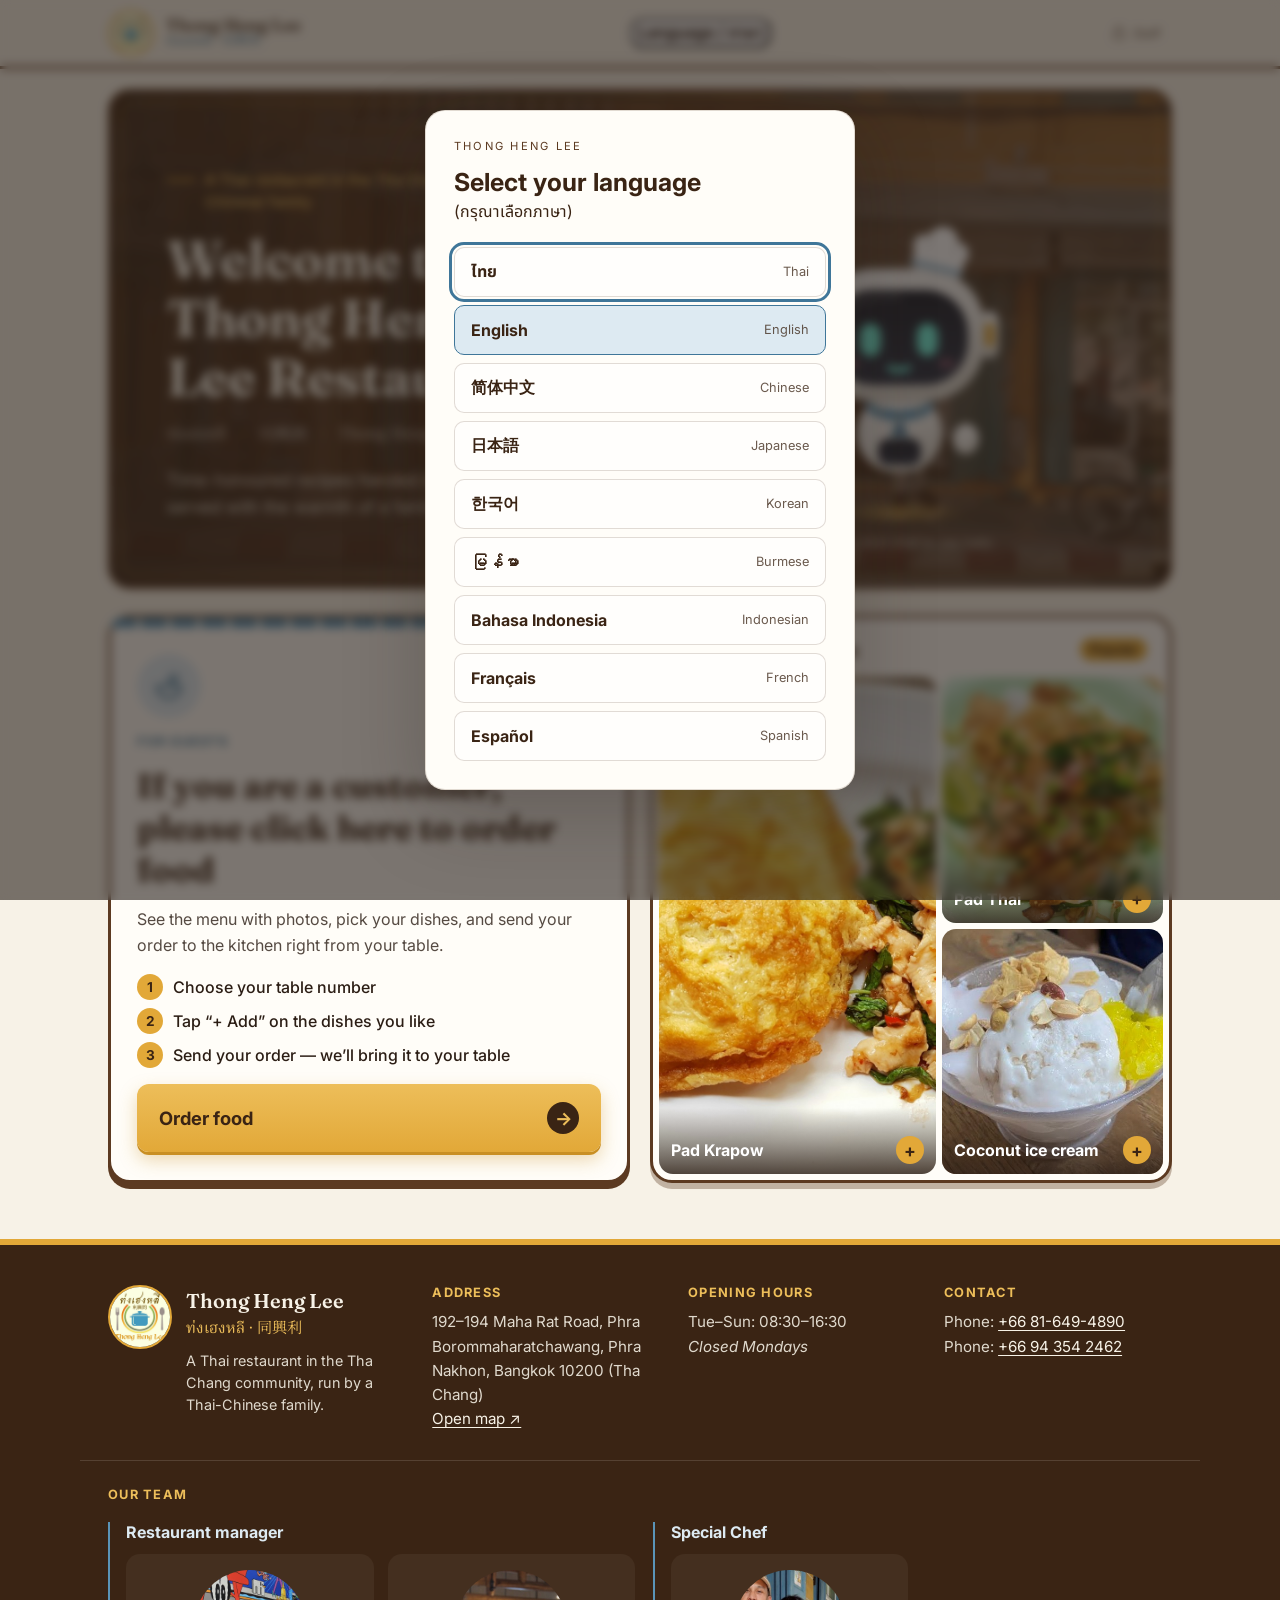
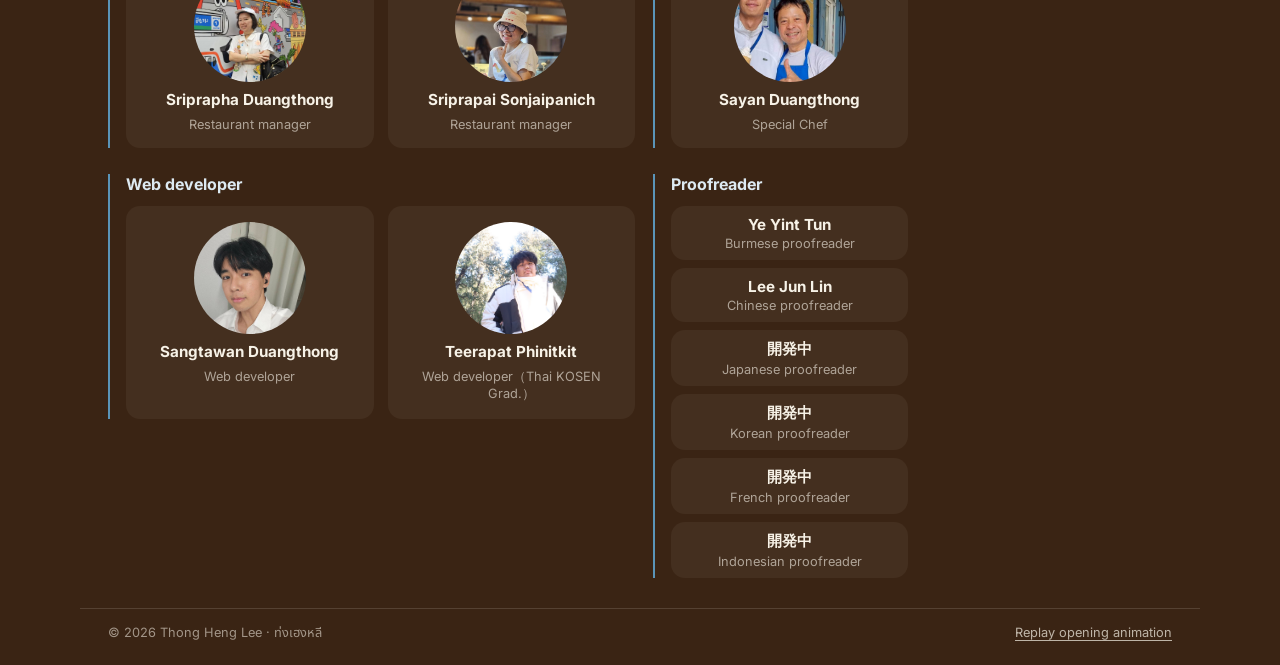
==== commit 6160aef3: "Add Bahasa Indonesia as a full site language (menu, ingredients, UI, selector) Selector order: th en" ====
--- a/index.html
+++ b/index.html
@@ -230,7 +230,7 @@
 <dialog id="languageSetup" aria-labelledby="languageHeading">
   <div class="language-welcome">THONG HENG LEE</div>
   <h2 id="languageHeading">Select your language <span lang="th">(กรุณาเลือกภาษา)</span></h2>
-  <div class="language-choices"><button type="button" data-language-choice="th" lang="th"><strong>ไทย</strong><span>Thai</span></button><button type="button" data-language-choice="en" lang="en"><strong>English</strong><span>English</span></button><button type="button" data-language-choice="zh-Hans" lang="zh-Hans"><strong>简体中文</strong><span>Chinese</span></button><button type="button" data-language-choice="ja" lang="ja"><strong>日本語</strong><span>Japanese</span></button><button type="button" data-language-choice="ko" lang="ko"><strong>한국어</strong><span>Korean</span></button><button type="button" data-language-choice="my" lang="my"><strong>မြန်မာ</strong><span>Burmese</span></button><button type="button" data-language-choice="fr" lang="fr"><strong>Français</strong><span>French</span></button><button type="button" data-language-choice="es" lang="es"><strong>Español</strong><span>Spanish</span></button></div>
+  <div class="language-choices"><button type="button" data-language-choice="th" lang="th"><strong>ไทย</strong><span>Thai</span></button><button type="button" data-language-choice="en" lang="en"><strong>English</strong><span>English</span></button><button type="button" data-language-choice="zh-Hans" lang="zh-Hans"><strong>简体中文</strong><span>Chinese</span></button><button type="button" data-language-choice="ja" lang="ja"><strong>日本語</strong><span>Japanese</span></button><button type="button" data-language-choice="ko" lang="ko"><strong>한국어</strong><span>Korean</span></button><button type="button" data-language-choice="my" lang="my"><strong>မြန်မာ</strong><span>Burmese</span></button><button type="button" data-language-choice="id" lang="id"><strong>Bahasa Indonesia</strong><span>Indonesian</span></button><button type="button" data-language-choice="fr" lang="fr"><strong>Français</strong><span>French</span></button><button type="button" data-language-choice="es" lang="es"><strong>Español</strong><span>Spanish</span></button></div>
 </dialog>
 
 
@@ -766,6 +766,27 @@
       dish1: 'Pad thaï', dish2: 'Pad krapow', dish3: 'Glace à la noix de coco',
       lines: ['Bonjour ! Bienvenue chez Thong Heng Lee !', 'Goûtez notre pad krapow, notre pad thaï et notre glace coco !', 'Touchez la grande carte ci-dessous pour commander depuis votre table.', 'Une petite faim ? La cuisine est prête !'],
     },
+    id: {
+      eyebrow: 'Restoran Thailand di kawasan Tha Chang, dikelola oleh keluarga Thai-Tionghoa',
+      welcome: 'Selamat datang di Restoran Thong Heng Lee',
+      lede: 'Resep turun-temurun yang dijaga dari generasi ke generasi, disajikan dengan kehangatan meja keluarga.',
+      hint: 'Ketuk koki robot untuk menyapa',
+      mascotLabel: 'Koki robot, ketuk untuk menyapa',
+      skip: 'Lewati ›',
+      custTag: 'Untuk tamu',
+      custTitle: 'Jika Anda pelanggan, silakan klik di sini untuk memesan makanan',
+      custDesc: 'Lihat menu lengkap dengan foto, pilih hidangan, dan kirim pesanan ke dapur langsung dari meja Anda.',
+      step1: 'Pilih nomor meja Anda',
+      step2: 'Ketuk “+ Tambah” pada hidangan yang Anda suka',
+      step3: 'Kirim pesanan — kami akan mengantarnya ke meja Anda',
+      custCta: 'Pesan makanan',
+      favTitle: 'Favorit andalan kami',
+      favBadge: 'Populer',
+      dish1: 'Pad Thai',
+      dish2: 'Pad Kra Pao',
+      dish3: 'Es krim kelapa',
+      lines: ["Halo! Selamat datang di Thong Heng Lee!","Cobalah Pad Kra Pao, Pad Thai, dan es krim kelapa kami!","Ketuk kartu besar di bawah untuk memesan dari meja Anda.","Lapar? Dapur sudah siap!"],
+    },
   };
 
   // ---------- Public website ----------
@@ -783,7 +804,7 @@
       my: { custTitle: 'မီနူးကြည့်ရန်', custDesc: 'ဆိုင်သို့မလာမီ ဓာတ်ပုံနှင့် ဈေးနှုန်းပါသော မီနူးကို သင့်ဘာသာစကားဖြင့် ကြည့်နိုင်ပါသည်။', step1: 'ဘာသာစကား ရွေးပါ', step2: 'အမျိုးအစားအလိုက် ဟင်းပွဲများကို ကြည့်ပါ', step3: 'ဟင်းပွဲ၏ ဓာတ်ပုံအကြီးကို ကြည့်ပါ', custCta: 'မီနူးကြည့်မည်', line: 'အောက်ပါကတ်ပြားကိုနှိပ်ပြီး မီနူးကို ကြည့်နိုင်ပါတယ်။' },
       ko: { custTitle: '메뉴 보기', custDesc: '방문 전에 사진과 가격이 있는 전체 메뉴를 원하는 언어로 살펴보세요.', step1: '언어 선택', step2: '카테고리별로 메뉴 둘러보기', step3: '메뉴 사진 크게 보기', custCta: '메뉴 보기', line: '아래 큰 카드를 누르면 메뉴를 볼 수 있어요.' },
       es: { custTitle: 'Consulta nuestra carta', custDesc: 'Mira la carta completa con fotos y precios en tu idioma antes de venir.', step1: 'Elige tu idioma', step2: 'Explora los platos por categoría', step3: 'Abre un plato para ver la foto en grande', custCta: 'Ver la carta', line: 'Toca la tarjeta grande de abajo para ver nuestra carta.' },
-      fr: { custTitle: 'Découvrez notre carte', custDesc: 'Consultez toute la carte avec photos et prix dans votre langue avant de venir.', step1: 'Choisissez votre langue', step2: 'Parcourez les plats par catégorie', step3: 'Ouvrez un plat pour voir la photo en grand', custCta: 'Voir la carte', line: 'Touchez la grande carte ci-dessous pour voir notre carte.' },
+      fr: { custTitle: 'Découvrez notre carte', custDesc: 'Consultez toute la carte avec photos et prix dans votre langue avant de venir.', step1: 'Choisissez votre langue', step2: 'Parcourez les plats par catégorie', step3: 'Ouvrez un plat pour voir la photo en grand', custCta: 'Voir la carte', line: 'Touchez la grande carte ci-dessous pour voir notre carte.' }, id: { custTitle: 'Lihat menu kami', custDesc: 'Jelajahi menu lengkap dengan foto dan harga dalam bahasa Anda sebelum berkunjung.', step1: 'Pilih bahasa Anda', step2: 'Jelajahi hidangan menurut kategori', step3: 'Buka sebuah hidangan untuk melihat fotonya lebih dekat', custCta: 'Lihat menu', line: 'Ketuk kartu besar di bawah untuk melihat menu kami.' },
     };
     Object.keys(VIEW).forEach((k) => {
       if (!DICT[k]) return;
--- a/assets/css/site.css
+++ b/assets/css/site.css
@@ -138,16 +138,18 @@
 .team-group-management { grid-column: 1 / 3; grid-row: 1; }
 .team-group-kitchen { grid-column: 3; grid-row: 1; }
 .team-group-development { grid-column: 1 / 3; grid-row: 2; }
-.team-group-translator { grid-column: 1 / 4; grid-row: 3; }
-.team-group-translator .team-grid { grid-template-columns: repeat(3, minmax(0, 1fr)); }
+.team-group-proofreader { grid-column: 3; grid-row: 2; }
+.team-group.team-group-proofreader .team-grid { grid-template-columns: minmax(0, 1fr); gap: 8px; }
+.team-group-proofreader .member { height: auto; gap: 2px; padding: 9px 10px; }
+.team-group-proofreader .member .avatar { display: none; }
 .team-group h4 { margin: 0 0 12px; color: var(--sky-soft); }
 .team-group .team-grid { grid-template-columns: repeat(2, minmax(0, 1fr)); }
 .team-group-kitchen .team-grid { grid-template-columns: minmax(0, 1fr); }
 .team-group .member { min-width: 0; height: 100%; }
 @media (max-width: 560px) {
   .team-layout { grid-template-columns: minmax(0, 1fr); gap: 24px; }
-  .team-group-management, .team-group-kitchen, .team-group-development, .team-group-translator { grid-column: 1; grid-row: auto; }
-  .team-group-translator .team-grid { grid-template-columns: repeat(2, minmax(0, 1fr)); }
+  .team-group-management, .team-group-kitchen, .team-group-development, .team-group-proofreader { grid-column: 1; grid-row: auto; }
+  .team-group.team-group-proofreader .team-grid { grid-template-columns: repeat(2, minmax(0, 1fr)); }
   .team-group-kitchen .team-grid { grid-template-columns: repeat(2, minmax(0, 1fr)); }
   .member .avatar { width: 88px; height: 88px; }
 }
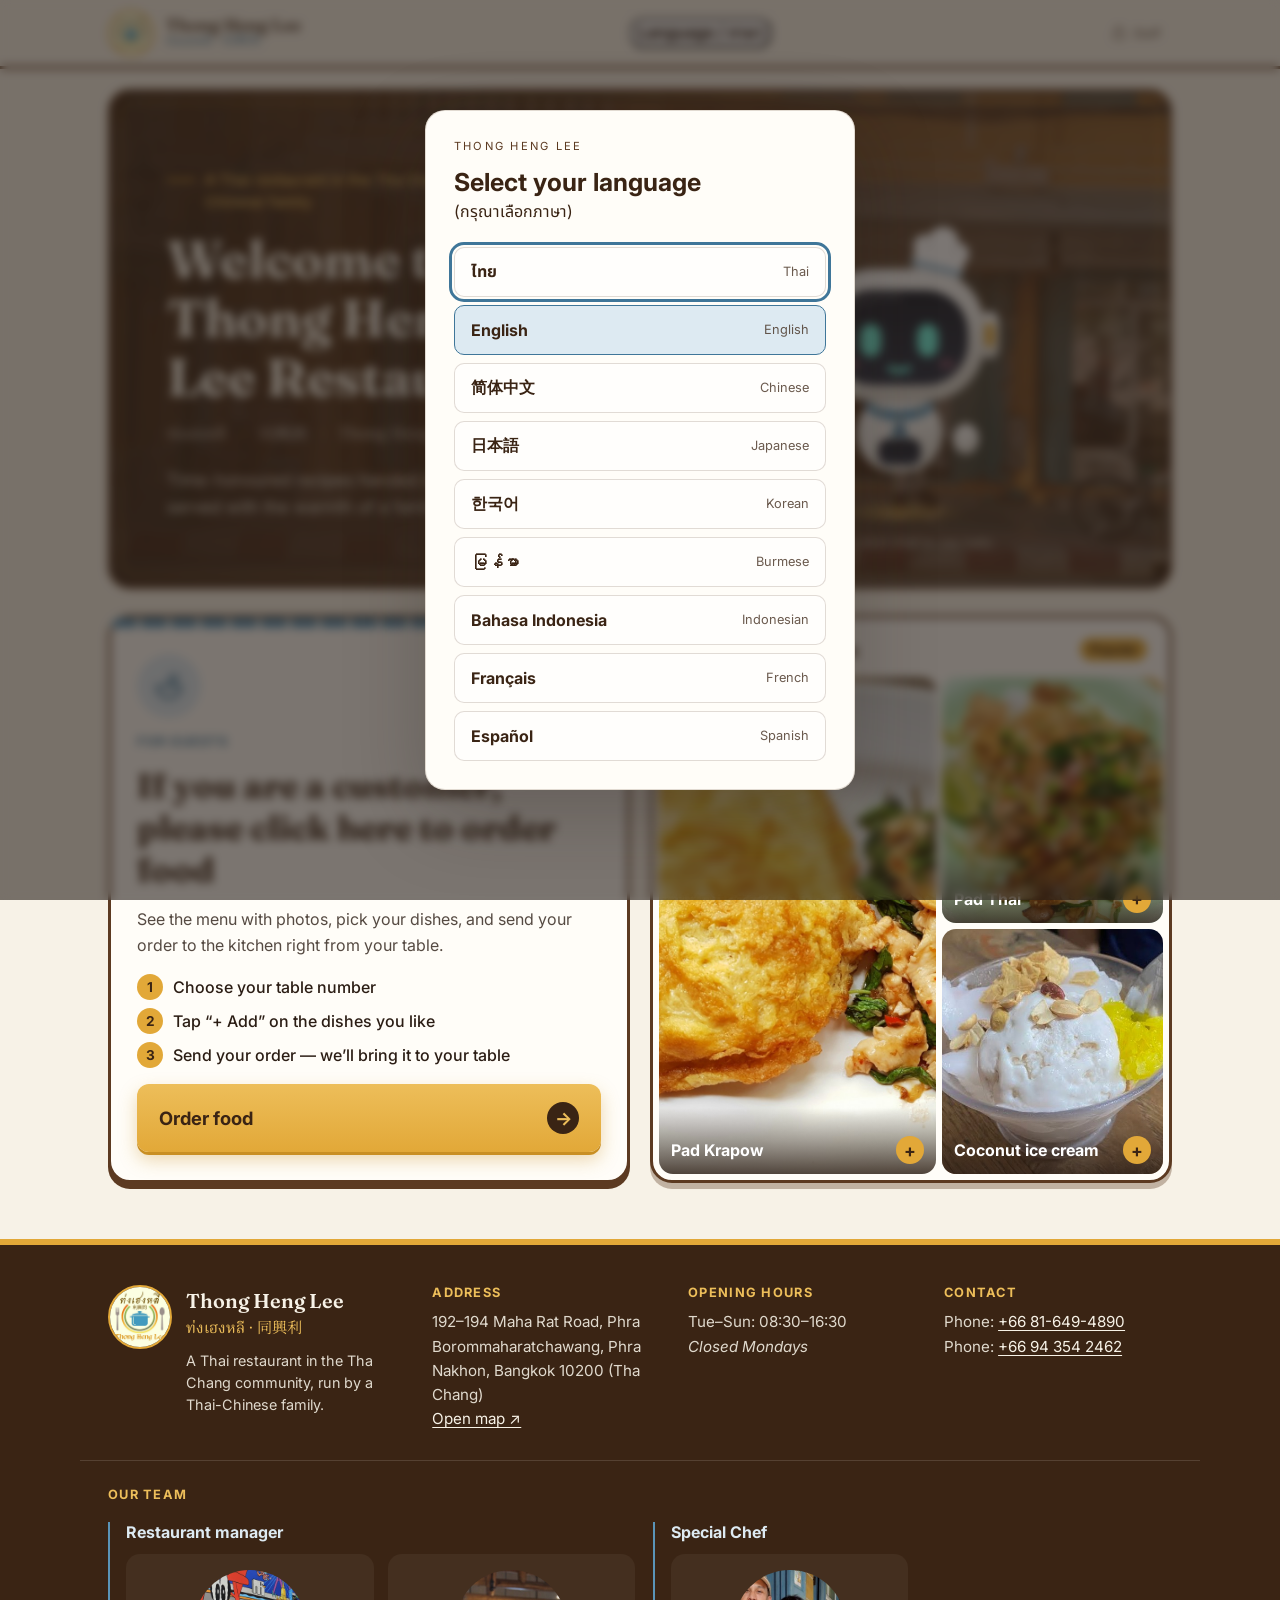
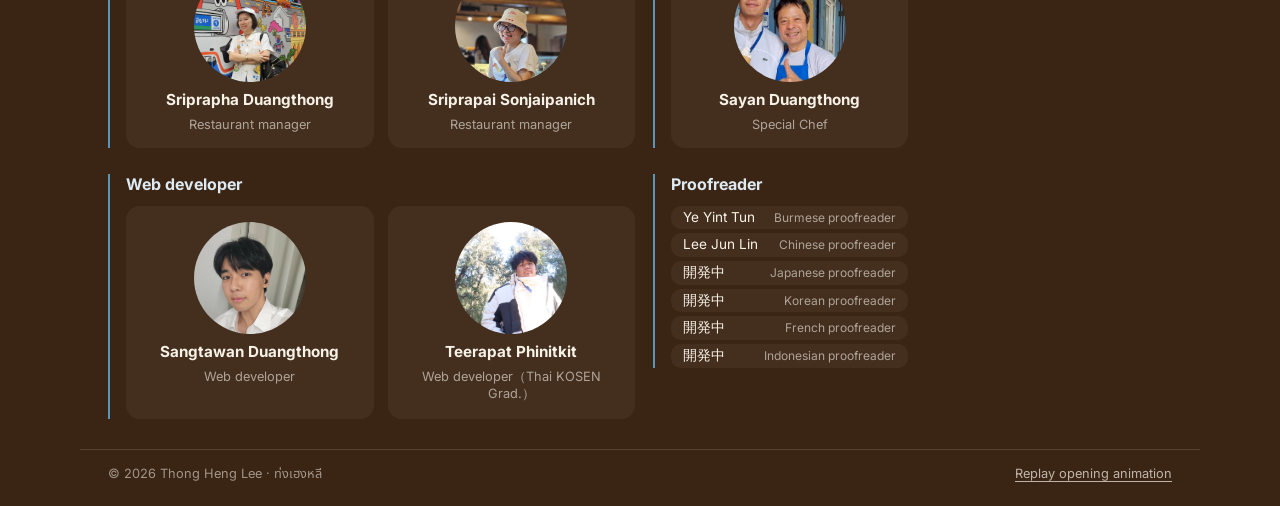
==== commit e37b5928: "Play the door animation once per browser tab Remember it in sessionStorage: reloading or going back " ====
--- a/index.html
+++ b/index.html
@@ -824,6 +824,11 @@
   let botStarted = false;
 
   let introPending = false;
+  // The doors play once per browser tab: a reload in the same tab skips them, a new tab
+  // (typed link or QR scan) plays them again. The footer's Replay button always plays them.
+  const INTRO_KEY = 'thl-intro-played';
+  const introPlayed = () => { try { return sessionStorage.getItem(INTRO_KEY) === '1'; } catch (_) { return false; } };
+  const markIntroPlayed = () => { try { sessionStorage.setItem(INTRO_KEY, '1'); } catch (_) {} };
   function resetIntro() {
     introTimers.forEach(clearTimeout); introTimers = [];
     intro.hidden = true;
@@ -841,6 +846,7 @@
     // A home page opened in a background tab starts when the guest actually sees it.
     if (document.hidden) { introPending = true; return; }
     introPending = false;
+    markIntroPlayed();
     intro.hidden = false;
     document.body.classList.add('intro-lock');
     void intro.offsetWidth;
@@ -858,7 +864,7 @@
   });
   // Back/Forward may restore a finished page without executing its script again.
   window.addEventListener('pagehide', () => { introPending = false; resetIntro(); });
-  window.addEventListener('pageshow', (e) => { if (e.persisted) playIntro(); });
+  window.addEventListener('pageshow', (e) => { if (e.persisted && !introPlayed()) playIntro(); });
 
   // ---------- Chatbot ----------
   const mascot = $('#mascot');
@@ -1033,8 +1039,8 @@
   THL.onLang(() => { document.querySelectorAll('[data-name-zh-svg]').forEach((n) => { n.textContent = THL.zhName(); }); if (botStarted) greet(true); });
   document.querySelectorAll('[data-name-zh-svg]').forEach((n) => { n.textContent = THL.zhName(); });
 
-  // Play on every home-page visit; old "already seen" storage flags are ignored.
-  playIntro();
+  // First visit in this tab: play the doors. Reload in the same tab: straight to the language picker.
+  if (introPlayed()) showLanguageSetup(); else playIntro();
 })();
 </script>
 </body>
--- a/assets/css/site.css
+++ b/assets/css/site.css
@@ -139,9 +139,18 @@
 .team-group-kitchen { grid-column: 3; grid-row: 1; }
 .team-group-development { grid-column: 1 / 3; grid-row: 2; }
 .team-group-proofreader { grid-column: 3; grid-row: 2; }
-.team-group.team-group-proofreader .team-grid { grid-template-columns: minmax(0, 1fr); gap: 8px; }
-.team-group-proofreader .member { height: auto; gap: 2px; padding: 9px 10px; }
+.team-group.team-group-proofreader .team-grid { grid-template-columns: minmax(0, 1fr); gap: 4px; }
+.team-group-proofreader .member { height: auto; flex-direction: row; flex-wrap: wrap; justify-content: space-between; align-items: baseline; text-align: start; gap: 0 10px; padding: 3px 12px; line-height: 1.3; border-radius: 10px; }
+.team-group-proofreader .member strong { font-weight: 400; font-size: 0.85rem; }
+.team-group-proofreader .member span { font-size: 0.75rem; }
 .team-group-proofreader .member .avatar { display: none; }
+.team-layout[data-reveal] .team-group { position: relative; border-inline-start-color: transparent; }
+.team-layout[data-reveal] .team-group::before { content: ''; position: absolute; inset-inline-start: -2px; top: 0; bottom: 0; width: 2px; background: var(--sky); transform: scaleY(0); transform-origin: top; transition: transform .7s cubic-bezier(.22,.8,.3,1) var(--g, 0s); }
+.team-layout[data-reveal] .team-group h4 { opacity: 0; transition: opacity .5s ease calc(var(--g, 0s) + .2s); }
+.team-layout[data-reveal] .member { opacity: 0; transform: translateX(-36px); transition: opacity .6s ease var(--d, 0s), transform .7s cubic-bezier(.22,.8,.3,1) var(--d, 0s); }
+.team-layout[data-reveal].in .team-group::before { transform: scaleY(1); }
+.team-layout[data-reveal].in .team-group h4 { opacity: 1; }
+.team-layout[data-reveal].in .member { opacity: 1; transform: none; }
 .team-group h4 { margin: 0 0 12px; color: var(--sky-soft); }
 .team-group .team-grid { grid-template-columns: repeat(2, minmax(0, 1fr)); }
 .team-group-kitchen .team-grid { grid-template-columns: minmax(0, 1fr); }
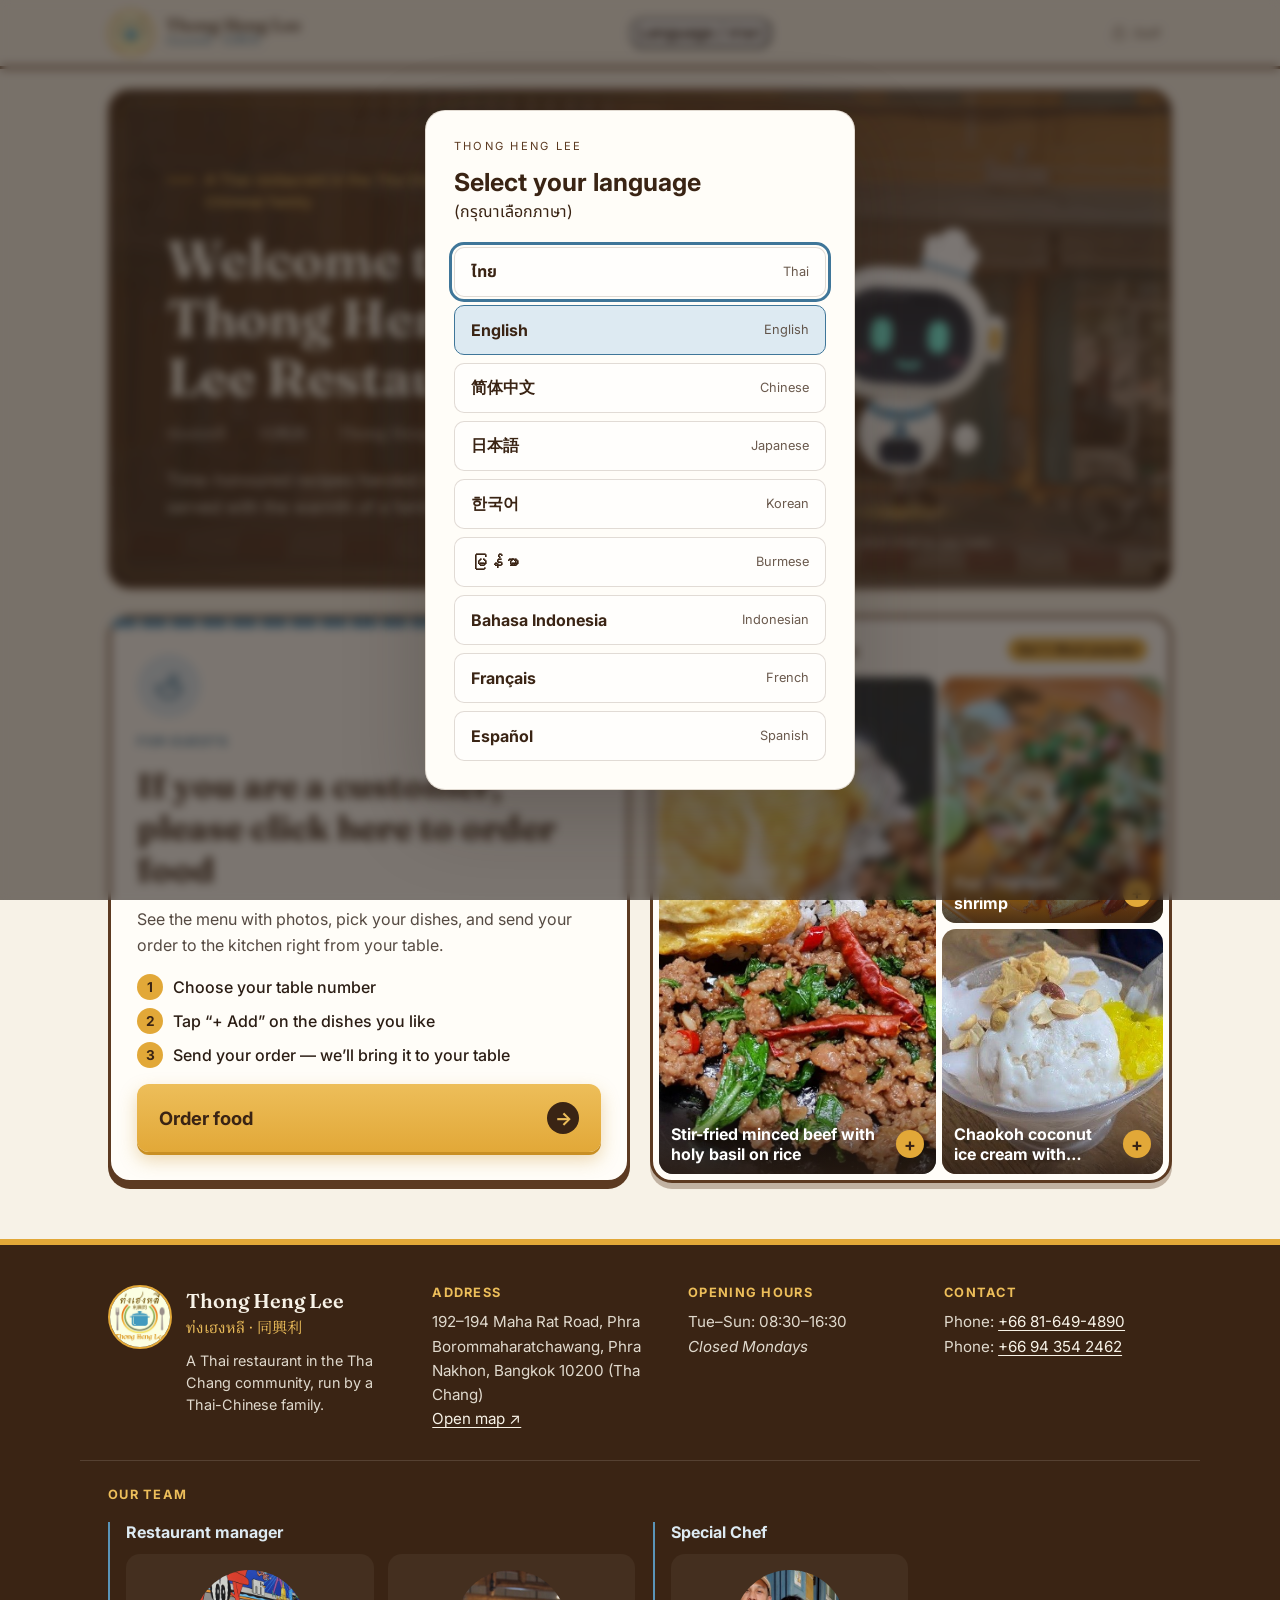
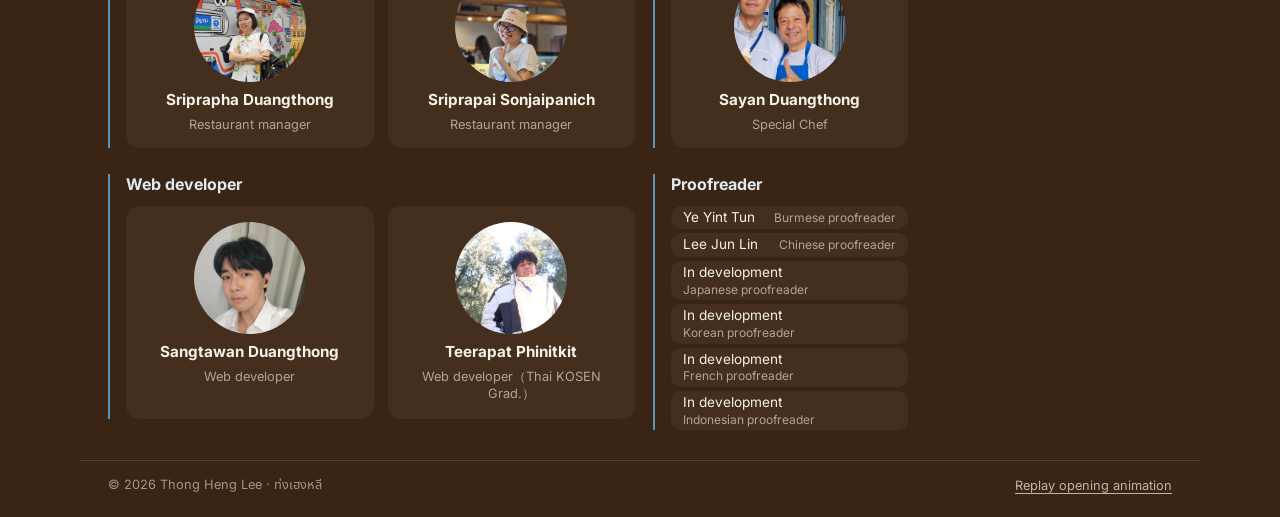
==== commit 4db88523: "Home favourites: three recommended sets (rice + noodle/soup + dessert) with set titles in 9 language" ====
--- a/index.html
+++ b/index.html
@@ -197,7 +197,7 @@
   .fav-card { display: flex; flex-direction: column; background: var(--paper); border: 3px solid var(--teak); border-radius: 22px; overflow: hidden; box-shadow: 0 6px 0 rgba(92,58,33,0.35); }
   .fav-head { display: flex; align-items: center; justify-content: space-between; gap: 10px; padding: 18px 22px 14px; }
   .fav-head h2 { margin: 0; font-family: var(--font-display); font-size: 1.35rem; color: var(--teak-dark); }
-  .fav-head span { font-size: 0.8rem; font-weight: 700; color: var(--teak-dark); background: var(--ochre); padding: 4px 10px; border-radius: 999px; }
+  .fav-head span { text-align: end; font-size: 0.8rem; font-weight: 700; color: var(--teak-dark); background: var(--ochre); padding: 4px 10px; border-radius: 999px; }
   .fav-grid { flex: 1; display: grid; grid-template-columns: 1.25fr 1fr; grid-template-rows: 1fr 1fr; gap: 6px; padding: 0 6px 6px; min-height: 320px; }
   .fav { position: relative; display: block; margin: 0; overflow: hidden; border-radius: 14px; background: var(--ivory-2); text-decoration: none; }
   .fav:first-child { grid-row: span 2; }
@@ -652,11 +652,11 @@
     </a>
 
     <section class="fav-card" aria-labelledby="favTitle">
-      <div class="fav-head"><h2 id="favTitle" data-i18n="favTitle"></h2><span data-i18n="favBadge"></span></div>
+      <div class="fav-head"><h2 id="favTitle" data-i18n="favTitle"></h2><span id="favSet" aria-live="polite"></span></div>
       <div class="fav-grid">
-        <a class="fav" href="menu.html?dish=R02" data-dish="R02"><img src="assets/images/dishes/pad-krapow.jpg" alt=""><span class="cap"><span></span></span></a>
-        <a class="fav" href="menu.html?dish=10001" data-dish="10001"><img src="assets/images/dishes/pad-thai.jpg" alt=""><span class="cap"><span></span></span></a>
-        <a class="fav" href="menu.html?dish=70040" data-dish="70040"><img src="assets/images/dishes/coconut-ice-cream.jpg" alt=""><span class="cap"><span></span></span></a>
+        <a class="fav" href="menu.html?dish=R03" data-dish="R03"><img src="assets/images/menu/full/R03.jpg" alt=""><span class="cap"><span></span></span></a>
+        <a class="fav" href="menu.html?dish=10003" data-dish="10003"><img src="assets/images/menu/full/10003.jpg" alt=""><span class="cap"><span></span></span></a>
+        <a class="fav" href="menu.html?dish=70040" data-dish="70040"><img src="assets/images/menu/full/70040.jpg" alt=""><span class="cap"><span></span></span></a>
       </div>
     </section>
   </section>
@@ -678,7 +678,7 @@
       custTag: 'สำหรับลูกค้า', custTitle: 'สำหรับลูกค้า กดที่นี่เพื่อสั่งอาหาร',
       custDesc: 'ดูเมนูพร้อมรูป เลือกอาหาร แล้วส่งออเดอร์เข้าครัวได้เลยจากโต๊ะของคุณ',
       step1: 'เลือกหมายเลขโต๊ะ', step2: 'กด “+ สั่ง” ที่เมนูที่ชอบ', step3: 'ส่งออเดอร์ แล้วรออาหารที่โต๊ะได้เลย',
-      custCta: 'สั่งอาหาร', favTitle: 'เมนูแนะนำ', favBadge: 'ขายดี',
+      custCta: 'สั่งอาหาร', favTitle: 'เมนูแนะนำ', favBadge: 'ขายดี', set1: 'ชุดที่ 1：ขายดีที่สุด', set2: 'ชุดที่ 2：ผู้จัดการแนะนำ', set3: 'ชุดที่ 3：เมนูที่คนไทยชอบ',
       dish1: 'ผัดไทย', dish2: 'ข้าวกะเพราไก่', dish3: 'ไอศกรีมมะพร้าว',
       lines: ['สวัสดีครับ! ยินดีต้อนรับสู่ท่งเฮงหลี!', 'ลองข้าวกะเพรา ผัดไทย และไอศกรีมมะพร้าวของเราสิครับ!', 'กดการ์ดสีเหลืองเพื่อสั่งอาหารจากโต๊ะได้เลยครับ', 'หิวหรือยังครับ? ครัวพร้อมแล้ว!'],
     },
@@ -690,7 +690,7 @@
       custTag: 'For guests', custTitle: 'If you are a customer, please click here to order food',
       custDesc: 'See the menu with photos, pick your dishes, and send your order to the kitchen right from your table.',
       step1: 'Choose your table number', step2: 'Tap “+ Add” on the dishes you like', step3: 'Send your order — we’ll bring it to your table',
-      custCta: 'Order food', favTitle: 'House favourites', favBadge: 'Popular',
+      custCta: 'Order food', favTitle: 'House favourites', favBadge: 'Popular', set1: 'Set 1: Most popular', set2: 'Set 2: Manager’s pick', set3: 'Set 3: What Thai people love',
       dish1: 'Pad Thai', dish2: 'Pad Krapow', dish3: 'Coconut ice cream',
       lines: ['Hi! Welcome to Thong Heng Lee!', 'Try our Pad Krapow, Pad Thai and coconut ice cream!', 'Tap the big card below to order from your table.', 'Hungry? The kitchen is ready!'],
     },
@@ -702,7 +702,7 @@
       custTag: '顾客专区', custTitle: '顾客请点这里点餐',
       custDesc: '浏览带照片的菜单，选好餐点，就能在座位上直接把订单发送到厨房。',
       step1: '选择您的桌号', step2: '在喜欢的餐点上点“+ 加点”', step3: '发送订单，我们会把餐点送到您的桌上',
-      custCta: '点餐', favTitle: '招牌推荐', favBadge: '人气',
+      custCta: '点餐', favTitle: '招牌推荐', favBadge: '人气', set1: '套餐1：人气第一', set2: '套餐2：店长推荐', set3: '套餐3：泰国人爱吃',
       dish1: '泰式炒河粉', dish2: '打抛鸡饭', dish3: '椰子冰淇淋',
       lines: ['你好！欢迎光临！', '快来尝尝打抛鸡饭、泰式炒河粉和椰子冰淇淋！', '点下方的大卡片就能在座位上点餐哦。', '饿了吗？厨房准备好啦！'],
     },
@@ -714,7 +714,7 @@
       custTag: 'お客様', custTitle: 'お客様はこちらをタップしてご注文ください',
       custDesc: '写真付きメニューから料理を選び、お席からそのままキッチンへ注文できます。',
       step1: 'テーブル番号を選ぶ', step2: '好きな料理の「+ 追加」をタップ', step3: '注文を送信。お料理はお席までお持ちします',
-      custCta: '注文する', favTitle: 'おすすめ', favBadge: '人気',
+      custCta: '注文する', favTitle: 'おすすめ', favBadge: '人気', set1: 'セット1：一番人気', set2: 'セット2：店長からおすすめ', set3: 'セット3：タイ人が好きな料理',
       dish1: 'パッタイ', dish2: 'ガパオライス', dish3: 'ココナッツアイス',
       lines: ['こんにちは！いらっしゃいませ！', 'ガパオ、パッタイ、ココナッツアイスをぜひ！', '下の大きなカードからお席で注文できますよ。', 'お腹すきました？キッチンの準備はOK！'],
     },
@@ -726,7 +726,7 @@
       custTag: 'ဧည့်သည်များအတွက်', custTitle: 'ဧည့်သည်များ အစားအသောက်မှာရန် ဤနေရာကို နှိပ်ပါ',
       custDesc: 'ဓာတ်ပုံပါမီနူးကို ကြည့်ပါ။ ဟင်းပွဲရွေးပြီး သင့်စားပွဲမှ မီးဖိုချောင်သို့ တိုက်ရိုက် အော်ဒါပို့နိုင်ပါသည်။',
       step1: 'စားပွဲနံပါတ် ရွေးပါ', step2: 'နှစ်သက်ရာဟင်းပွဲပေါ်ရှိ “+ မှာမည်” ကို နှိပ်ပါ', step3: 'အော်ဒါပို့ပါ — သင့်စားပွဲသို့ ယူလာပေးပါမည်',
-      custCta: 'အစားအသောက် မှာမည်', favTitle: 'အကြံပြုဟင်းလျာများ', favBadge: 'လူကြိုက်များ',
+      custCta: 'အစားအသောက် မှာမည်', favTitle: 'အကြံပြုဟင်းလျာများ', favBadge: 'လူကြိုက်များ', set1: 'အစုံ ၁ — လူကြိုက်အများဆုံး', set2: 'အစုံ ၂ — မန်နေဂျာ အကြံပြု', set3: 'အစုံ ၃ — ထိုင်းလူမျိုးကြိုက်သော',
       dish1: 'ပဒ်ထိုင်း', dish2: 'ကြက်သားပင်စိမ်းကြော် ထမင်း', dish3: 'အုန်းနို့ရေခဲမုန့်',
       lines: ['မင်္ဂလာပါ! Thong Heng Lee မှ ကြိုဆိုပါတယ်!', 'ကျွန်တော်တို့ရဲ့ ပင်စိမ်းကြော်၊ ပဒ်ထိုင်းနဲ့ အုန်းနို့ရေခဲမုန့်ကို စမ်းကြည့်ပါ!', 'အောက်ပါကတ်ပြားကိုနှိပ်ပြီး စားပွဲကနေမှာလို့ရပါတယ်။', 'ဗိုက်ဆာပြီလား? ချက်ပြုတ်ရန် အသင့်ပါ!'],
     },
@@ -738,7 +738,7 @@
       custTag: '손님용', custTitle: '손님은 여기를 눌러 주문해 주세요',
       custDesc: '사진이 있는 메뉴를 보고 음식을 고른 뒤, 자리에서 바로 주방으로 주문을 보낼 수 있습니다.',
       step1: '테이블 번호 선택', step2: '원하는 메뉴의 “+ 담기” 누르기', step3: '주문 보내기 — 자리로 가져다 드립니다',
-      custCta: '주문하기', favTitle: '추천 메뉴', favBadge: '인기',
+      custCta: '주문하기', favTitle: '추천 메뉴', favBadge: '인기', set1: '세트 1: 가장 인기', set2: '세트 2: 점장 추천', set3: '세트 3: 태국인이 좋아하는 요리',
       dish1: '팟타이', dish2: '팟끄라파우', dish3: '코코넛 아이스크림',
       lines: ['안녕하세요! 통헹리에 오신 것을 환영합니다!', '팟끄라파우, 팟타이, 코코넛 아이스크림을 드셔 보세요!', '아래 큰 카드를 누르면 자리에서 주문할 수 있어요.', '배고프세요? 주방은 준비됐어요!'],
     },
@@ -750,7 +750,7 @@
       custTag: 'Para clientes', custTitle: 'Si eres cliente, toca aquí para pedir',
       custDesc: 'Mira la carta con fotos, elige tus platos y envía el pedido a la cocina desde tu mesa.',
       step1: 'Elige el número de tu mesa', step2: 'Toca “+ Añadir” en los platos que quieras', step3: 'Envía el pedido: te lo llevamos a la mesa',
-      custCta: 'Pedir comida', favTitle: 'Favoritos de la casa', favBadge: 'Popular',
+      custCta: 'Pedir comida', favTitle: 'Favoritos de la casa', favBadge: 'Popular', set1: 'Menú 1: El más popular', set2: 'Menú 2: Recomendación del gerente', set3: 'Menú 3: Lo que más gusta a los tailandeses',
       dish1: 'Pad thai', dish2: 'Pad krapow', dish3: 'Helado de coco',
       lines: ['¡Hola! ¡Bienvenidos a Thong Heng Lee!', '¡Prueba nuestro pad krapow, el pad thai y el helado de coco!', 'Toca la tarjeta grande de abajo para pedir desde tu mesa.', '¿Tienes hambre? ¡La cocina está lista!'],
     },
@@ -762,7 +762,7 @@
       custTag: 'Pour les clients', custTitle: 'Clients : touchez ici pour commander',
       custDesc: 'Consultez la carte avec photos, choisissez vos plats et envoyez la commande en cuisine depuis votre table.',
       step1: 'Choisissez votre numéro de table', step2: 'Touchez « + Ajouter » sur les plats qui vous plaisent', step3: 'Envoyez la commande : on vous l’apporte à table',
-      custCta: 'Commander', favTitle: 'Nos incontournables', favBadge: 'Populaire',
+      custCta: 'Commander', favTitle: 'Nos incontournables', favBadge: 'Populaire', set1: 'Menu 1 : Le plus populaire', set2: 'Menu 2 : Choix du responsable', set3: 'Menu 3 : Les préférés des Thaïlandais',
       dish1: 'Pad thaï', dish2: 'Pad krapow', dish3: 'Glace à la noix de coco',
       lines: ['Bonjour ! Bienvenue chez Thong Heng Lee !', 'Goûtez notre pad krapow, notre pad thaï et notre glace coco !', 'Touchez la grande carte ci-dessous pour commander depuis votre table.', 'Une petite faim ? La cuisine est prête !'],
     },
@@ -781,7 +781,7 @@
       step3: 'Kirim pesanan — kami akan mengantarnya ke meja Anda',
       custCta: 'Pesan makanan',
       favTitle: 'Favorit andalan kami',
-      favBadge: 'Populer',
+      favBadge: 'Populer', set1: 'Paket 1: Terpopuler', set2: 'Paket 2: Rekomendasi manajer', set3: 'Paket 3: Favorit orang Thailand',
       dish1: 'Pad Thai',
       dish2: 'Pad Kra Pao',
       dish3: 'Es krim kelapa',
@@ -941,28 +941,29 @@
     $('#custLink').href = 'menu.html?table=' + tableParam + keyPart;
   }
 
-  // ---------- House favourites: a new set of photos every 5 seconds ----------
-  // Starts with the three house favourites (the photos already in the page), then goes through
-  // the tom yum soups and ice creams, and round again. To change what is shown, edit FAV_SETS:
-  // each row is [big photo, top right, bottom right], by dish id from menu-data.js. Names follow
-  // the menu; the first set keeps its short names (dish1–3 above). The change waits while the
-  // mouse or keyboard focus is on the photos, and while the page is in a background tab.
+  // ---------- House favourites: three recommended sets, one after another every 5 seconds ----------
+  // Each set is three dishes from three different menu categories (a rice dish, a noodle or soup
+  // dish, and a dessert). Drinks are not included. To change a set, edit FAV_SETS: each row is
+  // [big photo, top right, bottom right], by dish id from menu-data.js; the title shown above the
+  // photos is the matching set1 / set2 / set3 text in the language tables of this page. The change
+  // waits while the mouse or keyboard focus is on the photos, and while the page is in a background tab.
   const FAV_MS = 5000;
   const FAV_SETS = [
-    [{ id: 'R02', key: 'dish2', src: 'assets/images/dishes/pad-krapow.jpg' }, { id: '10001', key: 'dish1', src: 'assets/images/dishes/pad-thai.jpg' }, { id: '70040', key: 'dish3', src: 'assets/images/dishes/coconut-ice-cream.jpg' }],
-    [{ id: '40020' }, { id: '70030' }, { id: '70036' }], // tom yum chicken · Hua Hin coconut · Hua Hin Thai tea
-    [{ id: '70040' }, { id: '40010' }, { id: '70032' }], // coconut ice cream with toppings · tom yum seafood · Hua Hin durian
+    [{ id: 'R03' }, { id: '10003' }, { id: '70040' }],   // Set 1, most popular: minced beef holy basil rice · pad thai with shrimp · Chaokoh coconut ice cream with toppings
+    [{ id: '18110' }, { id: '40010' }, { id: '70060' }], // Set 2, manager's recommendation: stewed pork cartilage rice · tom yum seafood · mango sticky rice
+    [{ id: 'R06' }, { id: '40030' }, { id: '70010' }],   // Set 3, what Thai people love: seafood holy basil rice · stewed pork cartilage soup · grass jelly with fresh milk
   ];
   const favTiles = [...document.querySelectorAll('.fav')];
   const favMenu = Object.fromEntries(((window.THL_MENU && window.THL_MENU.items) || []).map((it) => [it.id, it]));
-  const favSets = FAV_SETS.filter((set, i) => i === 0 || set.every((d) => favMenu[d.id])); // a dish that left the menu drops its set
-  const favName = (d) => (d.key ? THL.t(d.key) : THL.pick(favMenu[d.id].name));
-  const favPhoto = (d) => d.src || `assets/images/menu/full/${d.id}.jpg`;
+  const favSets = FAV_SETS.map((set, i) => ({ n: i + 1, dishes: set })).filter((set) => set.dishes.every((d) => favMenu[d.id])); // a dish that left the menu drops its set
+  const favName = (d) => THL.pick(favMenu[d.id].name);
+  const favPhoto = (d) => `assets/images/menu/full/${d.id}.jpg`;
   let favAt = 0, favTimer = null, favHold = false, favBusy = false;
   // Names, alt text and links for the set on show (also after a language change).
   function favLabel() {
+    $('#favSet').textContent = THL.t('set' + favSets[favAt].n);
     favTiles.forEach((a, i) => {
-      const d = favSets[favAt][i];
+      const d = favSets[favAt].dishes[i];
       a.dataset.dish = d.id;
       a.href = 'menu.html?' + tableQuery + 'dish=' + d.id;
       a.querySelector('.cap > span').textContent = favName(d);
@@ -986,7 +987,7 @@
     favBusy = true;
     try {
       const next = (favAt + 1) % favSets.length;
-      const srcs = await Promise.all(favSets[next].map(favLoad)); // all three change together
+      const srcs = await Promise.all(favSets[next].dishes.map(favLoad)); // all three change together
       if (favHold || document.hidden) return;
       favAt = next;
       favTiles.forEach((a, i) => {
--- a/assets/css/site.css
+++ b/assets/css/site.css
@@ -71,8 +71,8 @@
 @media (max-width: 700px) {
   .staff-link { margin-left: auto; }
   /* 8 languages: two even rows of four instead of a ragged wrap */
-  .langs { order: 3; width: 100%; margin-left: 0; display: grid; grid-template-columns: repeat(4, minmax(0, 1fr)); }
-  .langs button { padding: 7px 2px; min-height: 36px; white-space: nowrap; }
+  .langs { order: 3; width: 100%; margin-left: 0; display: grid; grid-template-columns: repeat(3, minmax(0, 1fr)); }
+  .langs button { padding: 7px 2px; min-height: 36px; white-space: nowrap; font-size: 0.78rem; overflow: hidden; text-overflow: ellipsis; }
 }
 
 /* ---------- Buttons ---------- */
@@ -171,3 +171,23 @@
 .view-only #tableChip,
 .view-only #photoAdd,
 .view-only .card .actions .btn-primary { display: none !important; }
+@media (max-width: 340px) { .langs button { font-size: 0.7rem; } }
+
+/* Developer cards: LINE / Facebook icons fan out above the card on hover, focus or tap. */
+.member.has-social { position: relative; cursor: pointer; transition: box-shadow .3s ease, background-color .3s ease; }
+.team-layout[data-reveal] .member.has-social { transition: opacity .6s ease var(--d, 0s), transform .7s cubic-bezier(.22,.8,.3,1) var(--d, 0s), box-shadow .3s ease, background-color .3s ease; }
+.member.has-social:hover, .member.has-social:focus-within, .member.social-open { background: rgba(247,242,231,0.09); box-shadow: 0 0 0 1.5px rgba(237,190,90,0.6), 0 0 22px rgba(237,190,90,0.28); }
+.social-pop { position: absolute; left: 50%; top: 0; width: 0; height: 0; z-index: 5; }
+.social-ico { --x: 0px; --y: 46px; --r: 0deg; --s: 0.2; position: absolute; left: -22px; top: -22px; width: 44px; height: 44px; padding: 0; border: 0; border-radius: 50%; background: none; color: inherit; cursor: pointer; opacity: 0; pointer-events: none; transform: translate(var(--x), var(--y)) rotate(var(--r)) scale(var(--s)); transition: transform .5s cubic-bezier(.34,1.7,.6,1), opacity .25s ease, filter .2s ease; filter: drop-shadow(0 4px 8px rgba(0,0,0,0.35)); }
+.social-ico svg { display: block; width: 100%; height: 100%; }
+.social-fb { transition-delay: .07s; }
+.member.has-social:hover .social-ico, .member.has-social:focus-within .social-ico, .member.social-open .social-ico { --y: -14px; --s: 1; opacity: 1; pointer-events: auto; }
+.member.has-social:hover .social-line, .member.has-social:focus-within .social-line, .member.social-open .social-line { --x: -30px; --r: -14deg; }
+.member.has-social:hover .social-fb, .member.has-social:focus-within .social-fb, .member.social-open .social-fb { --x: 30px; --r: 14deg; }
+.member.has-social .social-ico:hover, .member.has-social .social-ico:focus-visible { --s: 1.18; --r: 0deg; outline: none; filter: drop-shadow(0 0 6px rgba(237,190,90,0.95)) drop-shadow(0 0 14px rgba(237,190,90,0.6)); transition-delay: 0s; }
+dialog.social-qr { width: min(340px, calc(100% - 32px)); text-align: center; }
+.social-qr h3 { margin: 0 0 12px; font-size: 1.05rem; }
+.social-qr img { display: block; width: 100%; max-width: 240px; height: auto; margin: 0 auto 10px; border-radius: 12px; }
+.social-qr p { margin: 0 0 14px; }
+.social-qr .social-soon { padding: 40px 0; color: rgba(43,29,20,0.6); font-style: italic; }
+.social-close { min-height: 40px; padding: 8px 22px; border: 0; border-radius: 999px; background: var(--sky); color: #fff; font: inherit; cursor: pointer; }
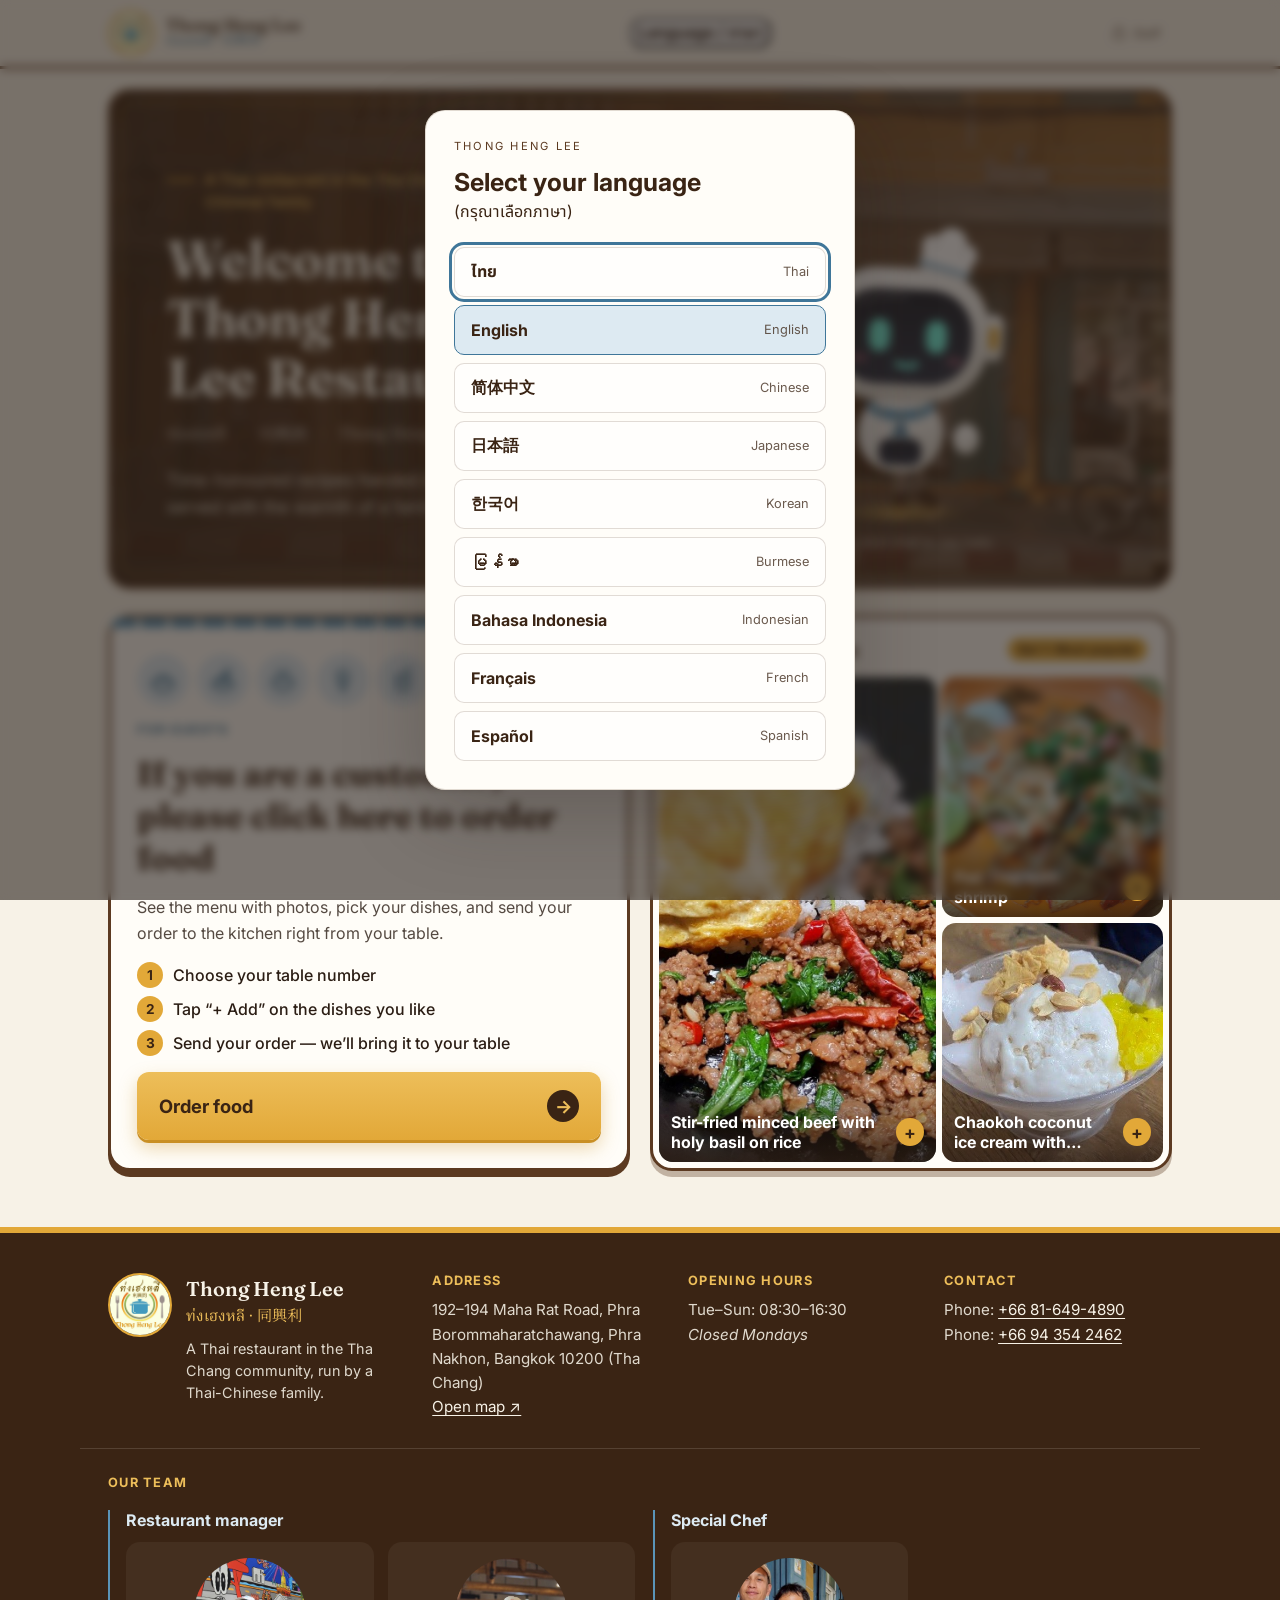
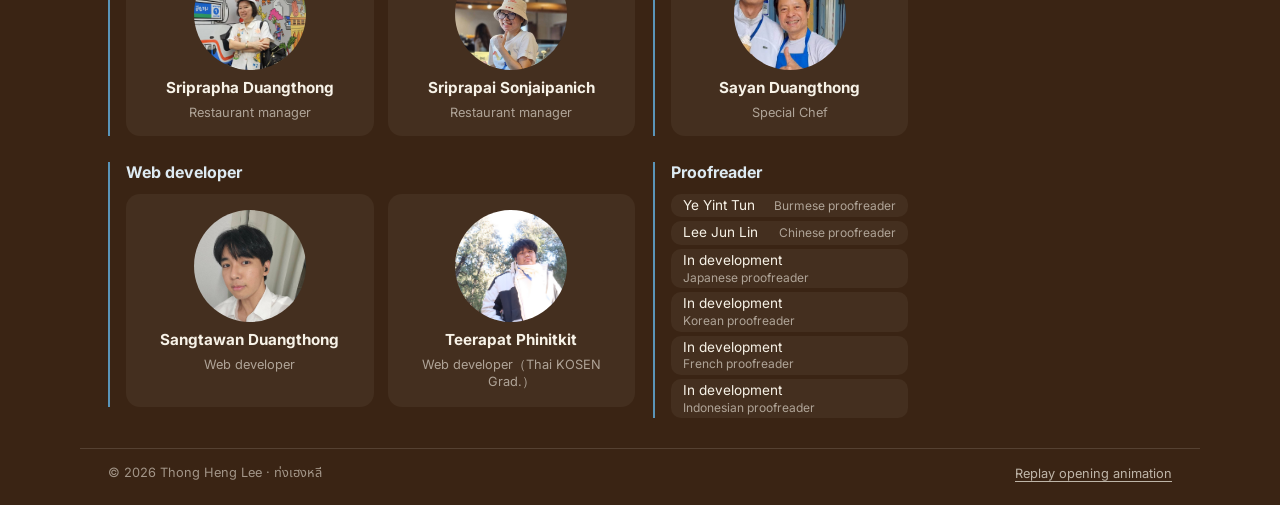
==== commit 2436253d: "Five category icons on the home card and menu tabs Co-Authored-By: Claude Sonnet 5.5 <noreply@anthro" ====
--- a/index.html
+++ b/index.html
@@ -183,7 +183,9 @@
   .cust-card:hover { transform: translateY(-3px); box-shadow: 0 9px 0 var(--teak); }
   .cust-card:active { transform: translateY(3px); box-shadow: 0 3px 0 var(--teak); }
   .cust-card::before { content: ""; position: absolute; left: 0; right: 0; top: 0; height: 10px; border-radius: 19px 19px 0 0; background: repeating-linear-gradient(90deg, var(--sky) 0 26px, var(--ivory) 26px 30px); }
-  .cust-icon { width: 64px; height: 64px; border-radius: 50%; display: grid; place-items: center; background: var(--sky-soft); color: var(--sky-deep); margin-top: 6px; }
+  .cust-icons { display: flex; flex-wrap: wrap; gap: 8px; margin-top: 6px; }
+  .cust-icon { width: 52px; height: 52px; border-radius: 50%; display: grid; place-items: center; background: var(--sky-soft); color: var(--sky-deep); }
+  @media (max-width: 420px) { .cust-icon { width: 46px; height: 46px; } .cust-icon svg { width: 22px; height: 22px; } }
   .cust-tag { font-size: 0.8rem; font-weight: 700; letter-spacing: 0.08em; text-transform: uppercase; color: var(--sky-deep); }
   .cust-card h2 { margin: 0; font-family: var(--font-display); font-size: clamp(1.6rem, 3.4vw, 2.15rem); line-height: 1.22; color: var(--teak-dark); }
   .cust-card .desc { margin: 0; line-height: 1.6; color: rgba(43,29,20,0.8); }
@@ -637,9 +639,7 @@
   <!-- ================= Customer entry + favourites ================= -->
   <section class="entry">
     <a class="cust-card" id="custLink" href="menu.html">
-      <span class="cust-icon" aria-hidden="true">
-        <svg width="32" height="32" viewBox="0 0 24 24" fill="none" stroke="currentColor" stroke-width="2" stroke-linecap="round" stroke-linejoin="round"><path d="M3 12h18a9 9 0 0 1-18 0z"/><path d="M14 3l-2 7M19 4l-4 6"/></svg>
-      </span>
+      <span class="cust-icons" id="custIcons" aria-hidden="true"></span>
       <span class="cust-tag" data-i18n="custTag"></span>
       <h2 data-i18n="custTitle"></h2>
       <p class="desc" data-i18n="custDesc"></p>
@@ -953,6 +953,11 @@
     [{ id: '18110' }, { id: '40010' }, { id: '70060' }], // Set 2, manager's recommendation: stewed pork cartilage rice · tom yum seafood · mango sticky rice
     [{ id: 'R06' }, { id: '40030' }, { id: '70010' }],   // Set 3, what Thai people love: seafood holy basil rice · stewed pork cartilage soup · grass jelly with fresh milk
   ];
+  // One icon for each menu category (rice, Pad Thai, soups & sides, desserts, drinks).
+  ((window.THL_MENU && window.THL_MENU.categories) || []).forEach((c) => {
+    const ic = document.createElement('span'); ic.className = 'cust-icon'; ic.innerHTML = THL.catIcon(c.id, 28);
+    $('#custIcons').append(ic);
+  });
   const favTiles = [...document.querySelectorAll('.fav')];
   const favMenu = Object.fromEntries(((window.THL_MENU && window.THL_MENU.items) || []).map((it) => [it.id, it]));
   const favSets = FAV_SETS.map((set, i) => ({ n: i + 1, dishes: set })).filter((set) => set.dishes.every((d) => favMenu[d.id])); // a dish that left the menu drops its set
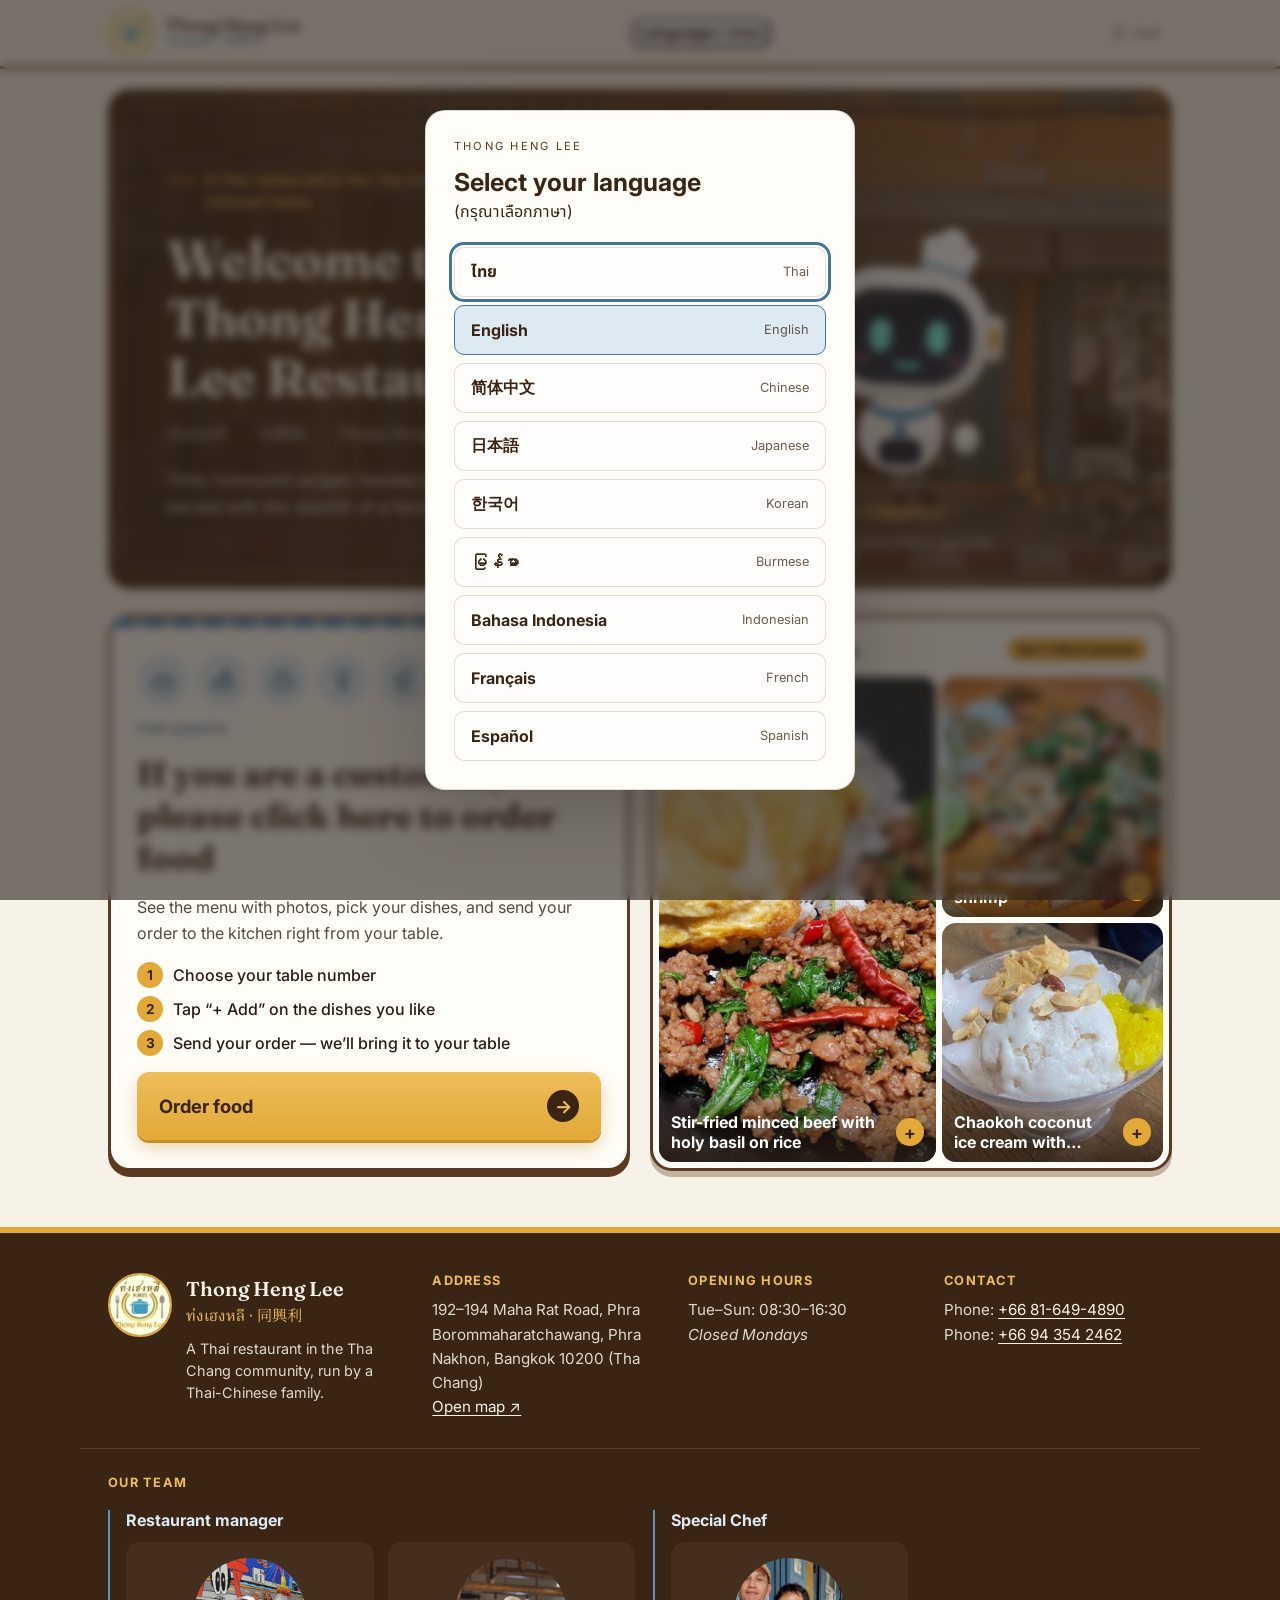
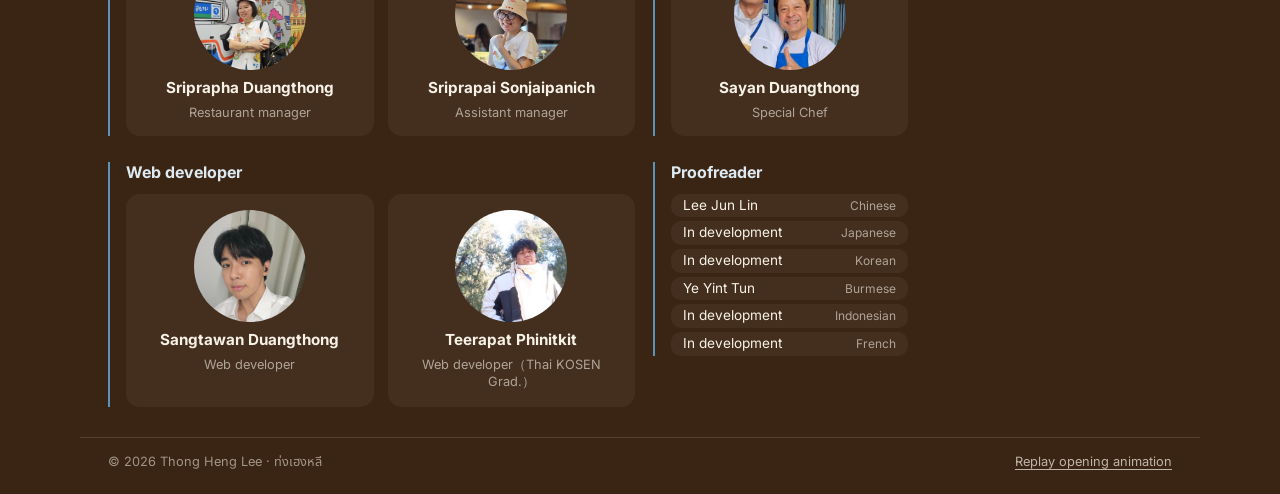
==== commit 6f199761: "Order without a table QR code, English/Thai names, 3-hour table session - During opening hours (site" ====
--- a/index.html
+++ b/index.html
@@ -795,7 +795,8 @@
   const qrParams = new URLSearchParams(location.search);
   const qrTable = /^\d{1,2}$/.test(qrParams.get('table') || '') ? qrParams.get('table') : '';
   const qrKey = /^[a-z0-9]{8,40}$/.test(qrParams.get('k') || '') ? qrParams.get('k') : '';
-  if (THL.PUBLIC && !(qrTable && qrKey)) {
+  // (While ordering without a QR code is open — site-config.js, opening hours — the ordering card stays.)
+  if (THL.PUBLIC && !(qrTable && qrKey) && !THL.orderWithoutQr()) {
     const VIEW = {
       th: { custTitle: 'ดูเมนูของร้าน', custDesc: 'ดูเมนูทั้งหมดพร้อมรูปและราคาในภาษาของคุณก่อนมาที่ร้าน', step1: 'เลือกภาษา', step2: 'เลือกดูอาหารตามหมวด', step3: 'กดดูรูปอาหารขนาดใหญ่', custCta: 'ดูเมนู', line: 'กดการ์ดสีเหลืองเพื่อดูเมนูของเราได้เลยครับ' },
       en: { custTitle: 'See our menu', custDesc: 'Browse the full menu with photos and prices in your language before you visit.', step1: 'Pick your language', step2: 'Browse dishes by category', step3: 'Open a dish to see its photo up close', custCta: 'View the menu', line: 'Tap the big card below to see our menu.' },
--- a/assets/css/site.css
+++ b/assets/css/site.css
@@ -68,11 +68,19 @@
 
 .staff-link { display: inline-flex; align-items: center; gap: 6px; padding: 8px 10px; font-size: 0.8rem; font-weight: 500; color: rgba(58,36,20,0.6); text-decoration: none; border: 1px solid transparent; border-radius: 8px; transition: color 0.2s, border-color 0.2s; }
 .staff-link:hover { color: var(--teak-dark); border-color: var(--hairline); }
+.lang-toggle { display: none; }
 @media (max-width: 700px) {
   .staff-link { margin-left: auto; }
-  /* 8 languages: two even rows of four instead of a ragged wrap */
-  .langs { order: 3; width: 100%; margin-left: 0; display: grid; grid-template-columns: repeat(3, minmax(0, 1fr)); }
-  .langs button { padding: 7px 2px; min-height: 36px; white-space: nowrap; font-size: 0.78rem; overflow: hidden; text-overflow: ellipsis; }
+  /* Phones: a long language list folds into one button beside the logo and opens as a small menu,
+     so the sticky header stays one row tall. A short list (staff: 2 languages) stays inline. */
+  .bar { position: relative; }
+  .langs { flex-wrap: nowrap; }
+  .lang-toggle { display: inline-flex; align-items: center; gap: 5px; margin-left: auto; min-height: 40px; padding: 0 8px; border: 1px solid var(--hairline); background: var(--paper); color: var(--teak); border-radius: 10px; font-size: 0.85rem; font-weight: 500; white-space: nowrap; }
+  .lang-toggle[aria-expanded="true"] { background: var(--sky-soft); }
+  .lang-toggle[aria-expanded="true"] .chev { transform: rotate(180deg); }
+  .langs-menu { display: none; position: absolute; top: calc(100% - 4px); right: 16px; z-index: 5; width: min(340px, calc(100% - 32px)); max-height: calc(100vh - 90px); overflow-y: auto; margin: 0; padding: 6px; grid-template-columns: repeat(2, minmax(0, 1fr)); gap: 4px; box-shadow: 0 10px 28px rgba(43,29,20,0.22); }
+  .langs-menu.open { display: grid; }
+  .langs-menu button { min-height: 42px; padding: 8px 10px; font-size: 0.9rem; line-height: 1.2; text-align: left; }
 }
 
 /* ---------- Buttons ---------- */
@@ -158,7 +166,7 @@
 @media (max-width: 560px) {
   .team-layout { grid-template-columns: minmax(0, 1fr); gap: 24px; }
   .team-group-management, .team-group-kitchen, .team-group-development, .team-group-proofreader { grid-column: 1; grid-row: auto; }
-  .team-group.team-group-proofreader .team-grid { grid-template-columns: repeat(2, minmax(0, 1fr)); }
+  /* Proofreaders stay in one column on phones too, so their order reads top to bottom. */
   .team-group-kitchen .team-grid { grid-template-columns: repeat(2, minmax(0, 1fr)); }
   .member .avatar { width: 88px; height: 88px; }
 }
@@ -171,7 +179,6 @@
 .view-only #tableChip,
 .view-only #photoAdd,
 .view-only .card .actions .btn-primary { display: none !important; }
-@media (max-width: 340px) { .langs button { font-size: 0.7rem; } }
 
 /* Developer cards: LINE / Facebook icons fan out above the card on hover, focus or tap. */
 .member.has-social { position: relative; cursor: pointer; transition: box-shadow .3s ease, background-color .3s ease; }
@@ -191,3 +198,9 @@
 .social-qr p { margin: 0 0 14px; }
 .social-qr .social-soon { padding: 40px 0; color: rgba(43,29,20,0.6); font-style: italic; }
 .social-close { min-height: 40px; padding: 8px 22px; border: 0; border-radius: 999px; background: var(--sky); color: #fff; font: inherit; cursor: pointer; }
+
+/* Guest name box (menu): shown when a character that is not English or Thai was removed. */
+.name-rule { display: block; margin-top: 6px; font-size: 0.82rem; font-weight: 600; color: #B3261E; }
+.name-rule[hidden] { display: none; }
+/* Staff ticket: the order was sent without a table QR code. */
+.t-noqr { padding: 2px 10px; border-radius: 999px; background: #FDECC8; color: #7A4A00; border: 1px solid #E0B252; font-weight: 700; font-size: 0.85rem; white-space: nowrap; }
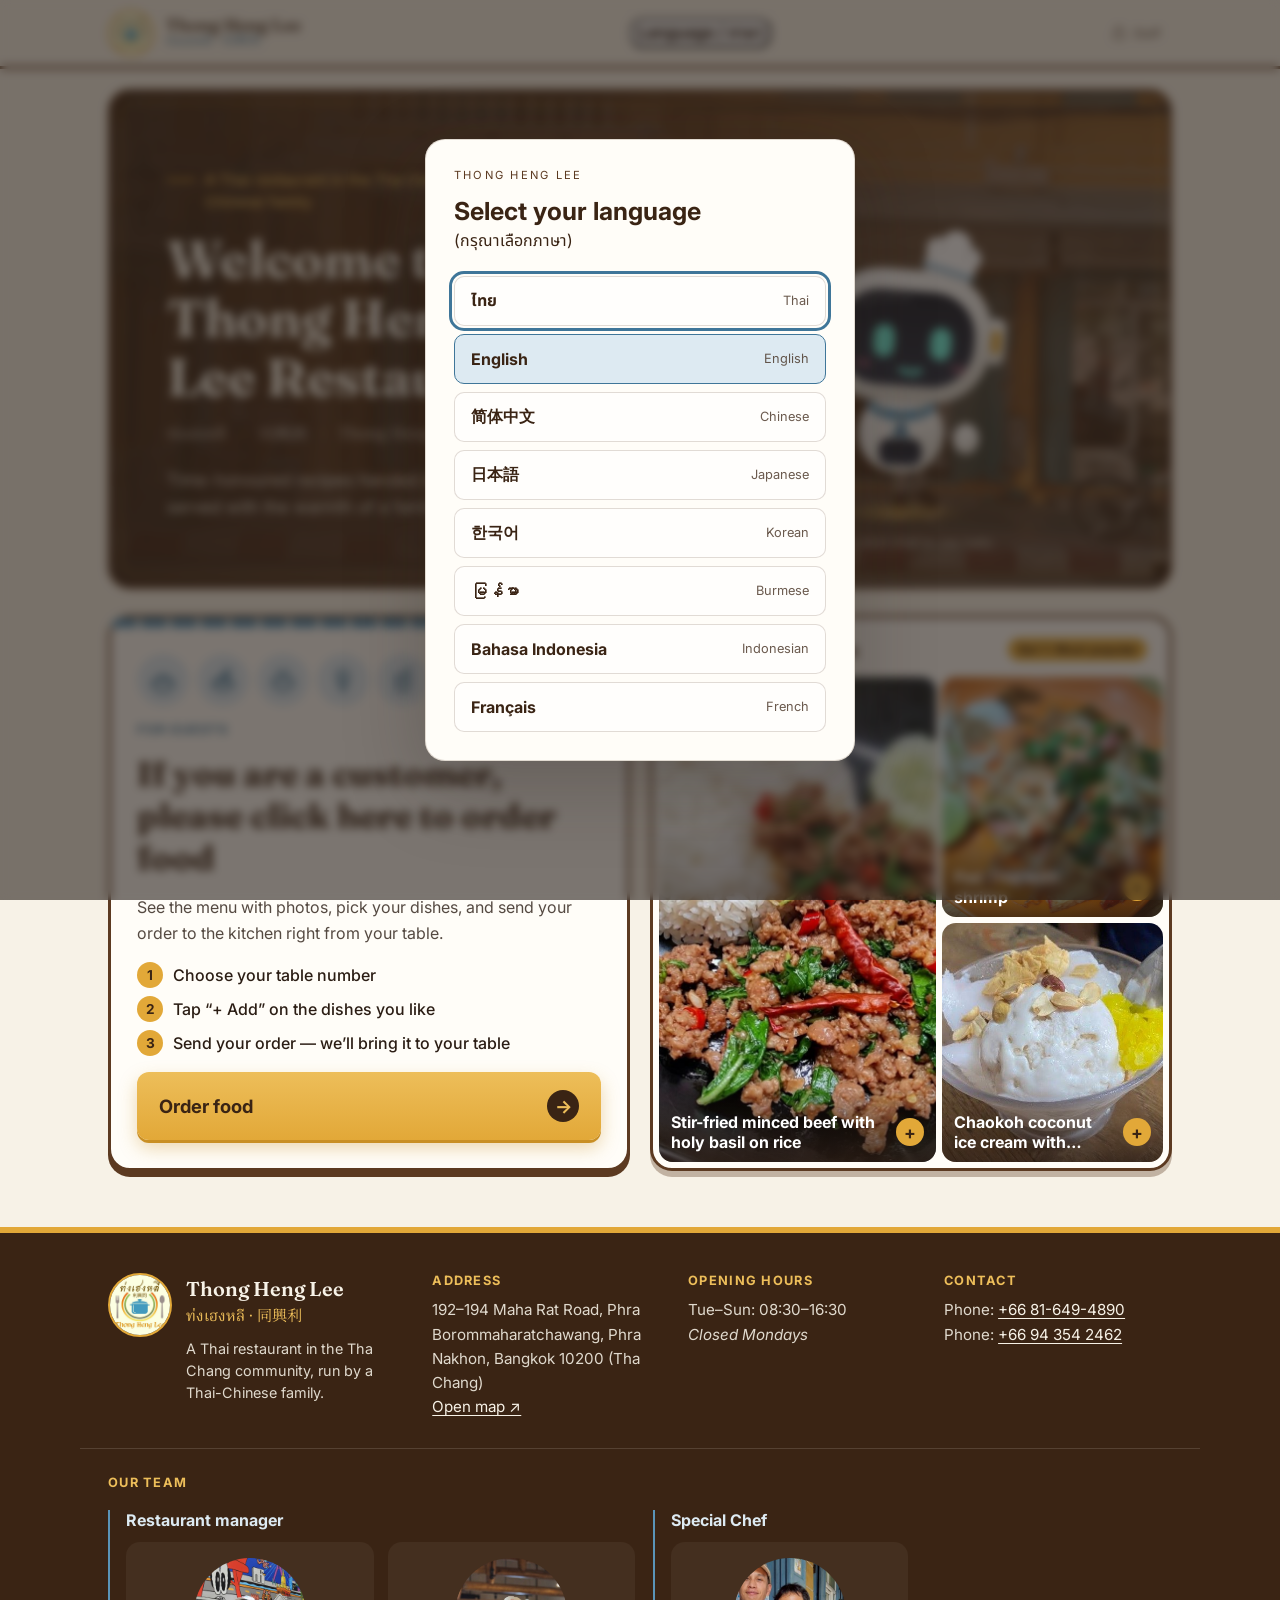
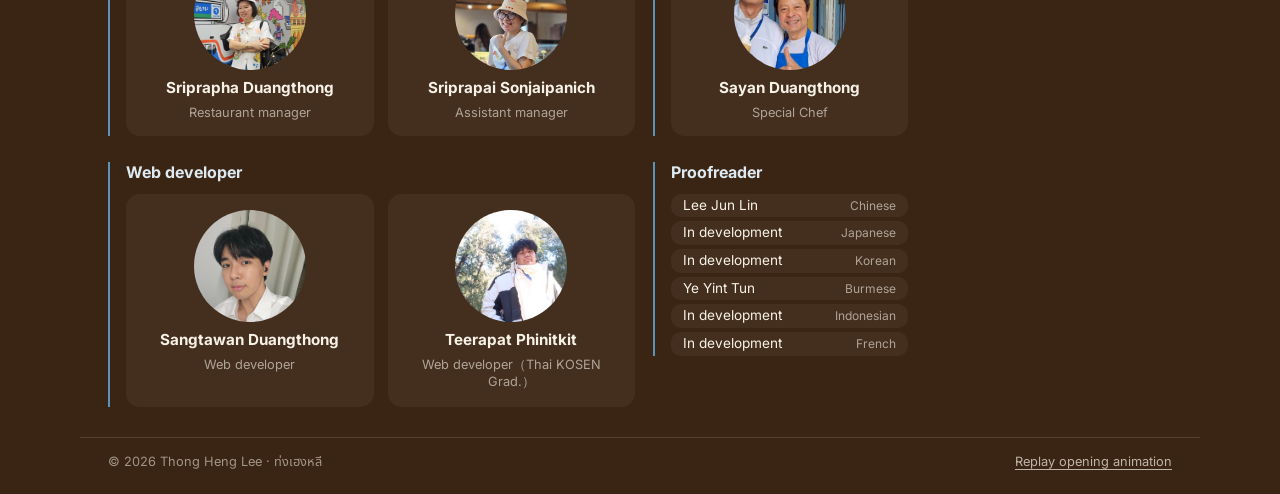
==== commit 79169195: "New prices, three new dishes, numbered photos; Spanish removed Menu - Prices now follow column K of " ====
--- a/index.html
+++ b/index.html
@@ -232,7 +232,7 @@
 <dialog id="languageSetup" aria-labelledby="languageHeading">
   <div class="language-welcome">THONG HENG LEE</div>
   <h2 id="languageHeading">Select your language <span lang="th">(กรุณาเลือกภาษา)</span></h2>
-  <div class="language-choices"><button type="button" data-language-choice="th" lang="th"><strong>ไทย</strong><span>Thai</span></button><button type="button" data-language-choice="en" lang="en"><strong>English</strong><span>English</span></button><button type="button" data-language-choice="zh-Hans" lang="zh-Hans"><strong>简体中文</strong><span>Chinese</span></button><button type="button" data-language-choice="ja" lang="ja"><strong>日本語</strong><span>Japanese</span></button><button type="button" data-language-choice="ko" lang="ko"><strong>한국어</strong><span>Korean</span></button><button type="button" data-language-choice="my" lang="my"><strong>မြန်မာ</strong><span>Burmese</span></button><button type="button" data-language-choice="id" lang="id"><strong>Bahasa Indonesia</strong><span>Indonesian</span></button><button type="button" data-language-choice="fr" lang="fr"><strong>Français</strong><span>French</span></button><button type="button" data-language-choice="es" lang="es"><strong>Español</strong><span>Spanish</span></button></div>
+  <div class="language-choices"><button type="button" data-language-choice="th" lang="th"><strong>ไทย</strong><span>Thai</span></button><button type="button" data-language-choice="en" lang="en"><strong>English</strong><span>English</span></button><button type="button" data-language-choice="zh-Hans" lang="zh-Hans"><strong>简体中文</strong><span>Chinese</span></button><button type="button" data-language-choice="ja" lang="ja"><strong>日本語</strong><span>Japanese</span></button><button type="button" data-language-choice="ko" lang="ko"><strong>한국어</strong><span>Korean</span></button><button type="button" data-language-choice="my" lang="my"><strong>မြန်မာ</strong><span>Burmese</span></button><button type="button" data-language-choice="id" lang="id"><strong>Bahasa Indonesia</strong><span>Indonesian</span></button><button type="button" data-language-choice="fr" lang="fr"><strong>Français</strong><span>French</span></button></div>
 </dialog>
 
 
@@ -742,18 +742,6 @@
       dish1: '팟타이', dish2: '팟끄라파우', dish3: '코코넛 아이스크림',
       lines: ['안녕하세요! 통헹리에 오신 것을 환영합니다!', '팟끄라파우, 팟타이, 코코넛 아이스크림을 드셔 보세요!', '아래 큰 카드를 누르면 자리에서 주문할 수 있어요.', '배고프세요? 주방은 준비됐어요!'],
     },
-    es: {
-      eyebrow: 'Restaurante tailandés en el barrio de Tha Chang, llevado por una familia tailandesa de origen chino',
-      welcome: 'Bienvenidos a Thong Heng Lee',
-      lede: 'Recetas de siempre, transmitidas de generación en generación y servidas con el calor de una mesa familiar.',
-      hint: 'Toca al robot chef para saludar', mascotLabel: 'Robot chef, tócalo para saludar', skip: 'Saltar ›',
-      custTag: 'Para clientes', custTitle: 'Si eres cliente, toca aquí para pedir',
-      custDesc: 'Mira la carta con fotos, elige tus platos y envía el pedido a la cocina desde tu mesa.',
-      step1: 'Elige el número de tu mesa', step2: 'Toca “+ Añadir” en los platos que quieras', step3: 'Envía el pedido: te lo llevamos a la mesa',
-      custCta: 'Pedir comida', favTitle: 'Favoritos de la casa', favBadge: 'Popular', set1: 'Menú 1: El más popular', set2: 'Menú 2: Recomendación del gerente', set3: 'Menú 3: Lo que más gusta a los tailandeses',
-      dish1: 'Pad thai', dish2: 'Pad krapow', dish3: 'Helado de coco',
-      lines: ['¡Hola! ¡Bienvenidos a Thong Heng Lee!', '¡Prueba nuestro pad krapow, el pad thai y el helado de coco!', 'Toca la tarjeta grande de abajo para pedir desde tu mesa.', '¿Tienes hambre? ¡La cocina está lista!'],
-    },
     fr: {
       eyebrow: 'Restaurant thaïlandais du quartier de Tha Chang, tenu par une famille sino-thaïe',
       welcome: 'Bienvenue chez Thong Heng Lee',
@@ -804,7 +792,6 @@
       ja: { custTitle: 'メニューを見る', custDesc: 'ご来店の前に、写真と価格付きのメニューをお好きな言語でご覧いただけます。', step1: '言語を選ぶ', step2: 'カテゴリーから料理を探す', step3: '料理の写真を大きく表示', custCta: 'メニューを見る', line: '下の大きなカードからメニューを見られますよ。' },
       my: { custTitle: 'မီနူးကြည့်ရန်', custDesc: 'ဆိုင်သို့မလာမီ ဓာတ်ပုံနှင့် ဈေးနှုန်းပါသော မီနူးကို သင့်ဘာသာစကားဖြင့် ကြည့်နိုင်ပါသည်။', step1: 'ဘာသာစကား ရွေးပါ', step2: 'အမျိုးအစားအလိုက် ဟင်းပွဲများကို ကြည့်ပါ', step3: 'ဟင်းပွဲ၏ ဓာတ်ပုံအကြီးကို ကြည့်ပါ', custCta: 'မီနူးကြည့်မည်', line: 'အောက်ပါကတ်ပြားကိုနှိပ်ပြီး မီနူးကို ကြည့်နိုင်ပါတယ်။' },
       ko: { custTitle: '메뉴 보기', custDesc: '방문 전에 사진과 가격이 있는 전체 메뉴를 원하는 언어로 살펴보세요.', step1: '언어 선택', step2: '카테고리별로 메뉴 둘러보기', step3: '메뉴 사진 크게 보기', custCta: '메뉴 보기', line: '아래 큰 카드를 누르면 메뉴를 볼 수 있어요.' },
-      es: { custTitle: 'Consulta nuestra carta', custDesc: 'Mira la carta completa con fotos y precios en tu idioma antes de venir.', step1: 'Elige tu idioma', step2: 'Explora los platos por categoría', step3: 'Abre un plato para ver la foto en grande', custCta: 'Ver la carta', line: 'Toca la tarjeta grande de abajo para ver nuestra carta.' },
       fr: { custTitle: 'Découvrez notre carte', custDesc: 'Consultez toute la carte avec photos et prix dans votre langue avant de venir.', step1: 'Choisissez votre langue', step2: 'Parcourez les plats par catégorie', step3: 'Ouvrez un plat pour voir la photo en grand', custCta: 'Voir la carte', line: 'Touchez la grande carte ci-dessous pour voir notre carte.' }, id: { custTitle: 'Lihat menu kami', custDesc: 'Jelajahi menu lengkap dengan foto dan harga dalam bahasa Anda sebelum berkunjung.', step1: 'Pilih bahasa Anda', step2: 'Jelajahi hidangan menurut kategori', step3: 'Buka sebuah hidangan untuk melihat fotonya lebih dekat', custCta: 'Lihat menu', line: 'Ketuk kartu besar di bawah untuk melihat menu kami.' },
     };
     Object.keys(VIEW).forEach((k) => {
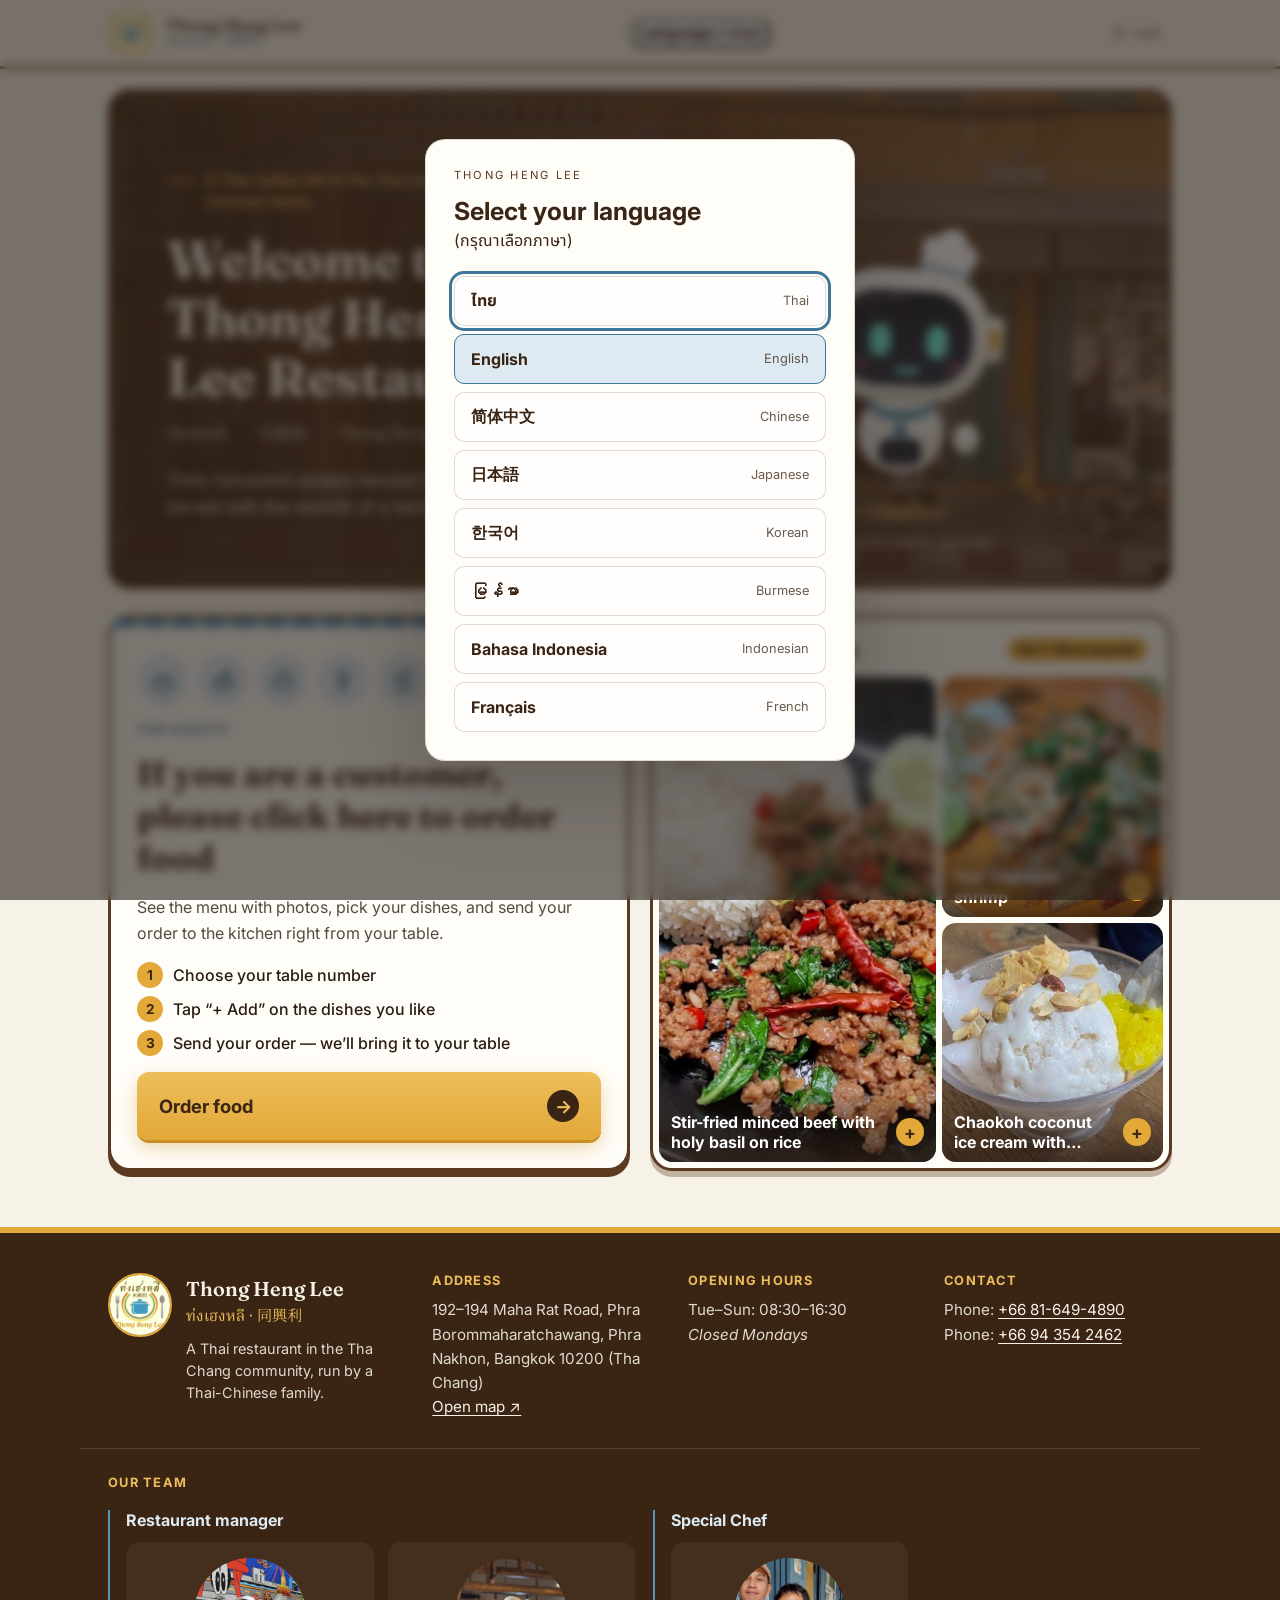
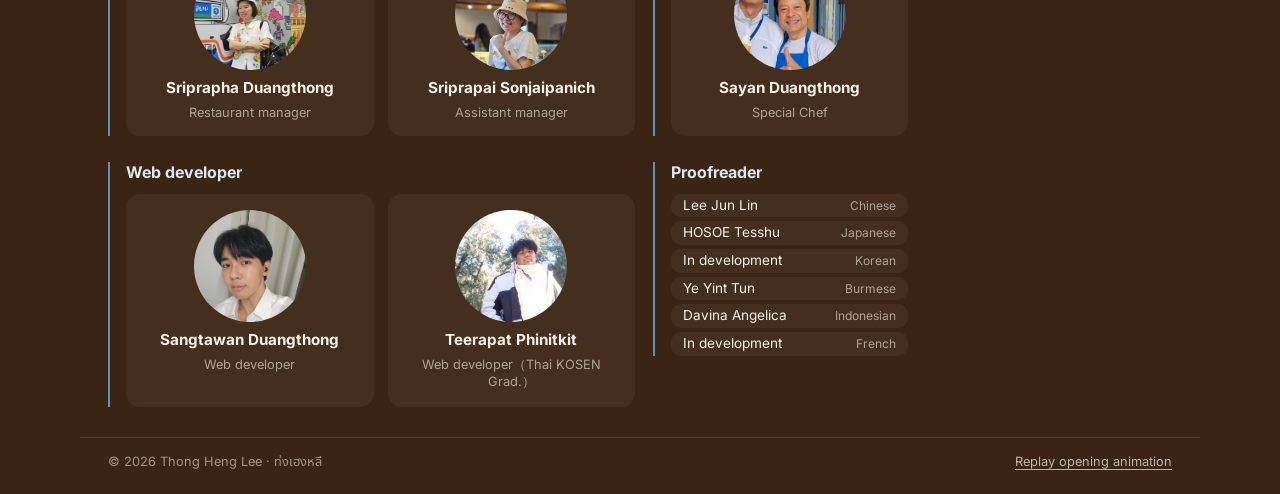
==== commit aa2d8468: "Indonesian wording made more natural; favourite sets change every 5 s on time Indonesian page text, " ====
--- a/index.html
+++ b/index.html
@@ -755,25 +755,25 @@
       lines: ['Bonjour ! Bienvenue chez Thong Heng Lee !', 'Goûtez notre pad krapow, notre pad thaï et notre glace coco !', 'Touchez la grande carte ci-dessous pour commander depuis votre table.', 'Une petite faim ? La cuisine est prête !'],
     },
     id: {
-      eyebrow: 'Restoran Thailand di kawasan Tha Chang, dikelola oleh keluarga Thai-Tionghoa',
-      welcome: 'Selamat datang di Restoran Thong Heng Lee',
-      lede: 'Resep turun-temurun yang dijaga dari generasi ke generasi, disajikan dengan kehangatan meja keluarga.',
-      hint: 'Ketuk koki robot untuk menyapa',
+      eyebrow: 'Restoran keluarga Tionghoa-Thailand di kawasan Tha Chang, Bangkok',
+      welcome: 'Selamat datang di Thong Heng Lee',
+      lede: 'Resep warisan keluarga yang dijaga turun-temurun, disajikan dengan kehangatan khas rumah.',
+      hint: 'Ketuk si koki robot untuk menyapanya',
       mascotLabel: 'Koki robot, ketuk untuk menyapa',
       skip: 'Lewati ›',
-      custTag: 'Untuk tamu',
-      custTitle: 'Jika Anda pelanggan, silakan klik di sini untuk memesan makanan',
-      custDesc: 'Lihat menu lengkap dengan foto, pilih hidangan, dan kirim pesanan ke dapur langsung dari meja Anda.',
+      custTag: 'Untuk Tamu',
+      custTitle: 'Ingin memesan? Silakan ketuk di sini',
+      custDesc: 'Lihat menu lengkap beserta fotonya, pilih hidangan, lalu kirim pesanan ke dapur langsung dari meja Anda.',
       step1: 'Pilih nomor meja Anda',
-      step2: 'Ketuk “+ Tambah” pada hidangan yang Anda suka',
-      step3: 'Kirim pesanan — kami akan mengantarnya ke meja Anda',
-      custCta: 'Pesan makanan',
-      favTitle: 'Favorit andalan kami',
-      favBadge: 'Populer', set1: 'Paket 1: Terpopuler', set2: 'Paket 2: Rekomendasi manajer', set3: 'Paket 3: Favorit orang Thailand',
+      step2: 'Ketuk “+ Tambah” pada hidangan yang Anda inginkan',
+      step3: 'Kirim pesanan, lalu kami antar ke meja Anda',
+      custCta: 'Pesan Sekarang',
+      favTitle: 'Menu Favorit Kami',
+      favBadge: 'Populer', set1: 'Paket 1: Paling Laris', set2: 'Paket 2: Rekomendasi Manajer', set3: 'Paket 3: Kesukaan Orang Thailand',
       dish1: 'Pad Thai',
       dish2: 'Pad Kra Pao',
       dish3: 'Es krim kelapa',
-      lines: ["Halo! Selamat datang di Thong Heng Lee!","Cobalah Pad Kra Pao, Pad Thai, dan es krim kelapa kami!","Ketuk kartu besar di bawah untuk memesan dari meja Anda.","Lapar? Dapur sudah siap!"],
+      lines: ["Halo! Selamat datang di Thong Heng Lee!","Yuk, cicipi Pad Kra Pao, Pad Thai, dan es krim kelapa kami!","Ketuk kartu besar di bawah untuk memesan langsung dari meja Anda.","Sudah lapar? Dapur kami siap melayani!"],
     },
   };
 
@@ -792,7 +792,7 @@
       ja: { custTitle: 'メニューを見る', custDesc: 'ご来店の前に、写真と価格付きのメニューをお好きな言語でご覧いただけます。', step1: '言語を選ぶ', step2: 'カテゴリーから料理を探す', step3: '料理の写真を大きく表示', custCta: 'メニューを見る', line: '下の大きなカードからメニューを見られますよ。' },
       my: { custTitle: 'မီနူးကြည့်ရန်', custDesc: 'ဆိုင်သို့မလာမီ ဓာတ်ပုံနှင့် ဈေးနှုန်းပါသော မီနူးကို သင့်ဘာသာစကားဖြင့် ကြည့်နိုင်ပါသည်။', step1: 'ဘာသာစကား ရွေးပါ', step2: 'အမျိုးအစားအလိုက် ဟင်းပွဲများကို ကြည့်ပါ', step3: 'ဟင်းပွဲ၏ ဓာတ်ပုံအကြီးကို ကြည့်ပါ', custCta: 'မီနူးကြည့်မည်', line: 'အောက်ပါကတ်ပြားကိုနှိပ်ပြီး မီနူးကို ကြည့်နိုင်ပါတယ်။' },
       ko: { custTitle: '메뉴 보기', custDesc: '방문 전에 사진과 가격이 있는 전체 메뉴를 원하는 언어로 살펴보세요.', step1: '언어 선택', step2: '카테고리별로 메뉴 둘러보기', step3: '메뉴 사진 크게 보기', custCta: '메뉴 보기', line: '아래 큰 카드를 누르면 메뉴를 볼 수 있어요.' },
-      fr: { custTitle: 'Découvrez notre carte', custDesc: 'Consultez toute la carte avec photos et prix dans votre langue avant de venir.', step1: 'Choisissez votre langue', step2: 'Parcourez les plats par catégorie', step3: 'Ouvrez un plat pour voir la photo en grand', custCta: 'Voir la carte', line: 'Touchez la grande carte ci-dessous pour voir notre carte.' }, id: { custTitle: 'Lihat menu kami', custDesc: 'Jelajahi menu lengkap dengan foto dan harga dalam bahasa Anda sebelum berkunjung.', step1: 'Pilih bahasa Anda', step2: 'Jelajahi hidangan menurut kategori', step3: 'Buka sebuah hidangan untuk melihat fotonya lebih dekat', custCta: 'Lihat menu', line: 'Ketuk kartu besar di bawah untuk melihat menu kami.' },
+      fr: { custTitle: 'Découvrez notre carte', custDesc: 'Consultez toute la carte avec photos et prix dans votre langue avant de venir.', step1: 'Choisissez votre langue', step2: 'Parcourez les plats par catégorie', step3: 'Ouvrez un plat pour voir la photo en grand', custCta: 'Voir la carte', line: 'Touchez la grande carte ci-dessous pour voir notre carte.' }, id: { custTitle: 'Lihat menu kami', custDesc: 'Lihat menu lengkap beserta foto dan harganya dalam bahasa Anda sebelum berkunjung.', step1: 'Pilih bahasa Anda', step2: 'Telusuri hidangan per kategori', step3: 'Ketuk hidangan untuk melihat fotonya lebih jelas', custCta: 'Lihat Menu', line: 'Ketuk kartu besar di bawah untuk melihat menu kami.' },
     };
     Object.keys(VIEW).forEach((k) => {
       if (!DICT[k]) return;
@@ -996,6 +996,7 @@
   }
   function favSchedule() {
     clearTimeout(favTimer);
+    if (favSets.length > 1) favSets[(favAt + 1) % favSets.length].dishes.forEach(favLoad); // fetch the next set now, so the change is on time
     favTimer = setTimeout(async () => { if (!favHold && !document.hidden) await favNext(); favSchedule(); }, FAV_MS);
   }
   const favGrid = document.querySelector('.fav-grid');
